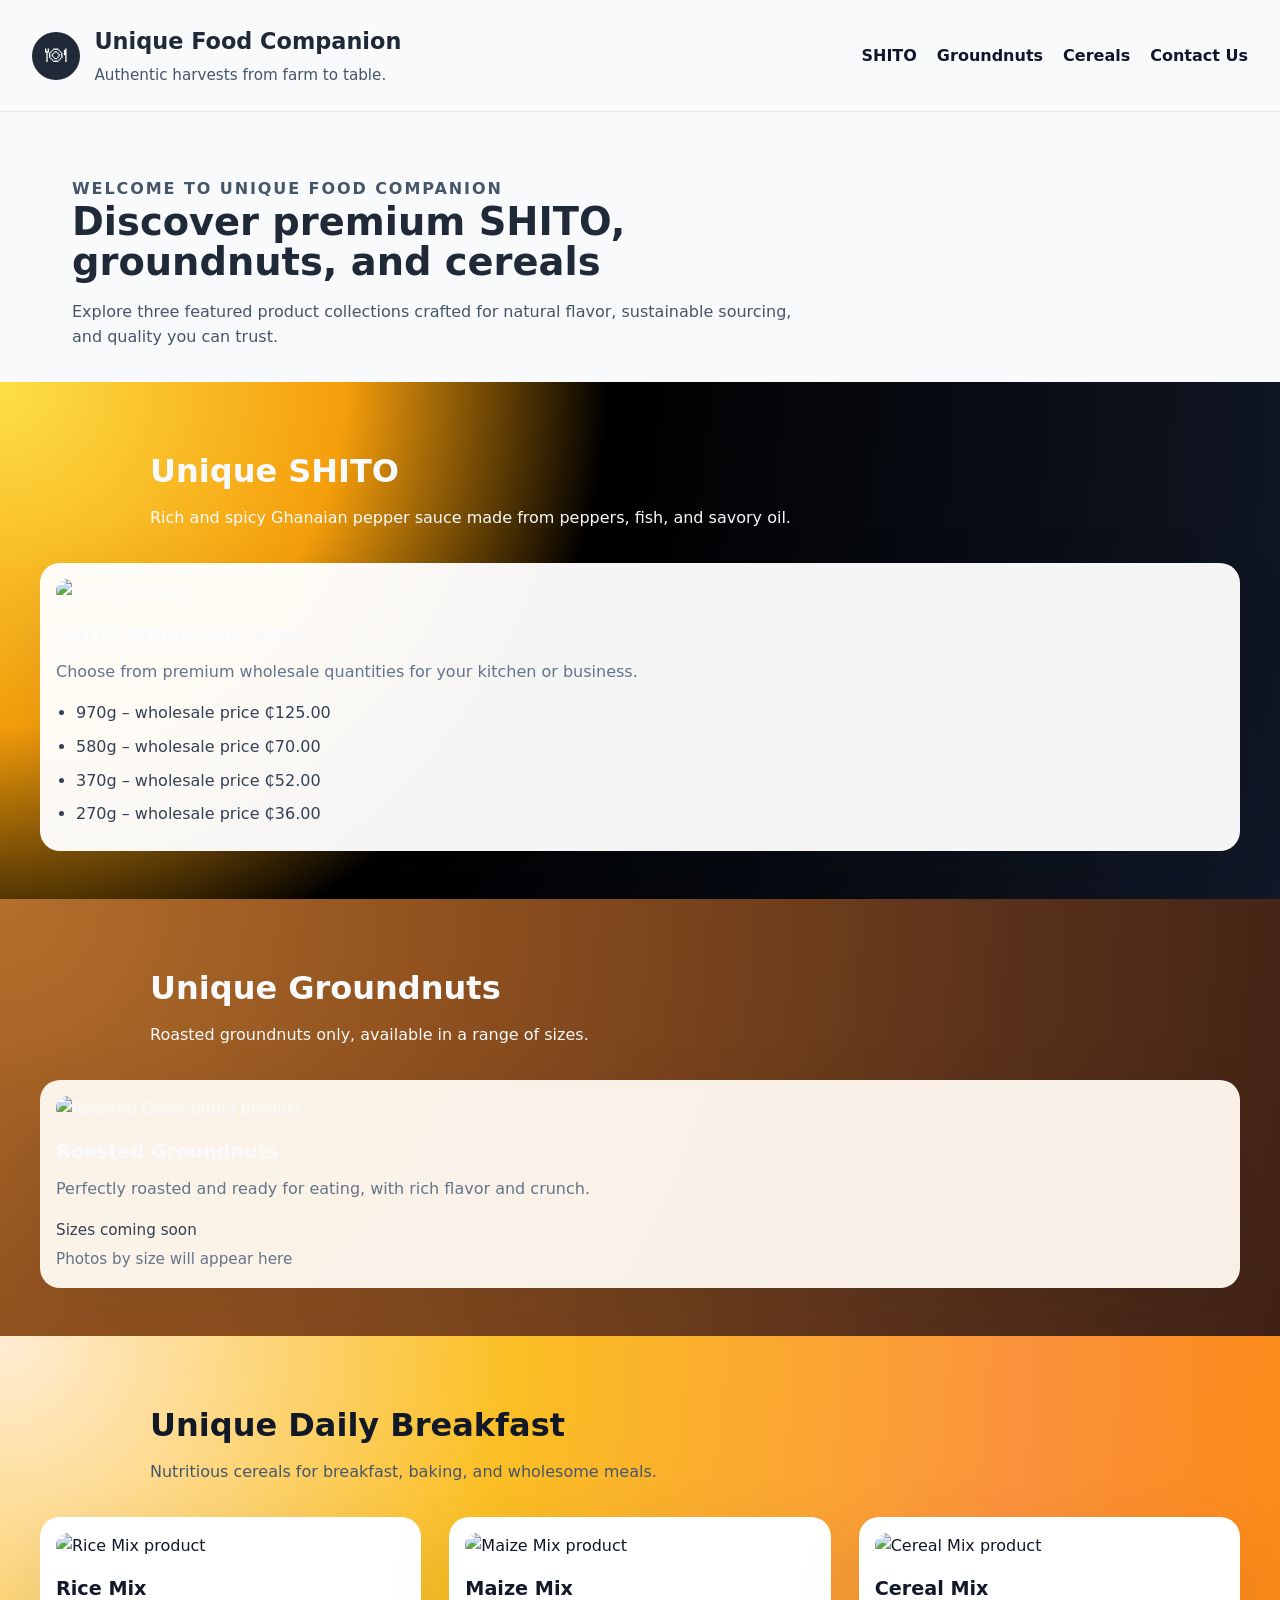
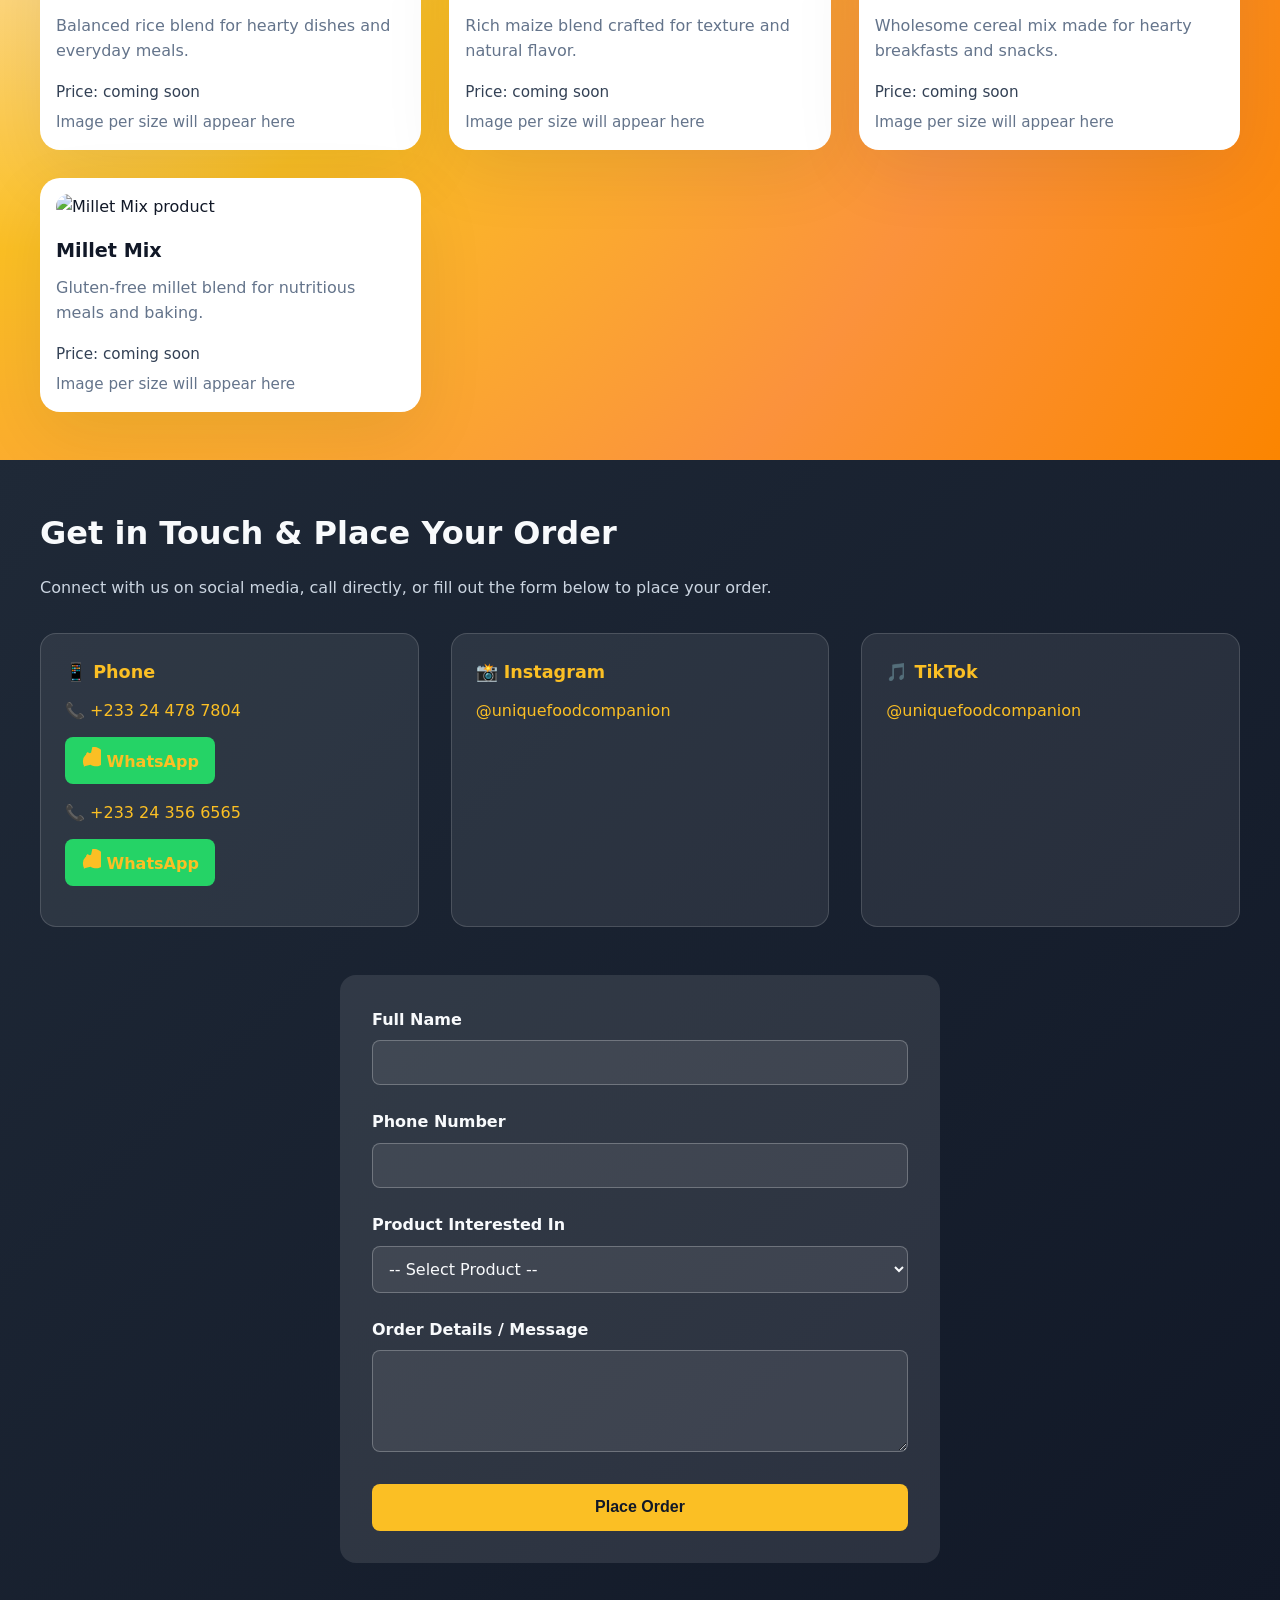
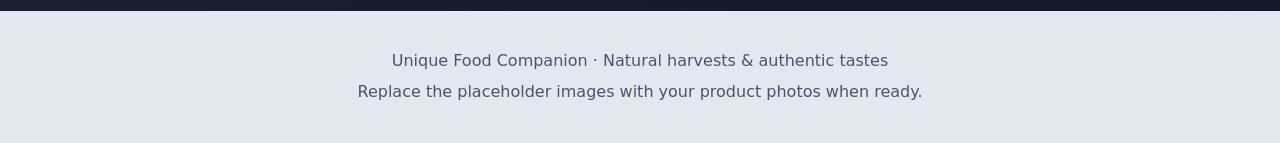
==== index.html @ 79e21ae3 "Add Contact Us link to top navigation" ====
<!DOCTYPE html>
<html lang="en">
  <head>
    <meta charset="UTF-8" />
    <meta name="viewport" content="width=device-width, initial-scale=1.0" />
    <title>Unique Food Companion</title>
    <link rel="stylesheet" href="styles.css" />
  </head>
  <body>
    <header class="site-header">
      <div class="brand">
        <span class="brand-mark">🍽</span>
        <div>
          <h1>Unique Food Companion</h1>
          <p>Authentic harvests from farm to table.</p>
        </div>
      </div>
      <nav class="site-nav">
        <a href="#shito">SHITO</a>
        <a href="#groundnuts">Groundnuts</a>
        <a href="#cereals">Cereals</a>
        <a href="#contact-order">Contact Us</a>
      </nav>
    </header>

    <main>
      <section class="hero">
        <div class="hero-copy">
          <p class="eyebrow">Welcome to Unique Food Companion</p>
          <h2>Discover premium SHITO, groundnuts, and cereals</h2>
          <p>
            Explore three featured product collections crafted for natural flavor,
            sustainable sourcing, and quality you can trust.
          </p>
        </div>
      </section>

      <section id="shito" class="product-section section-dark">
        <div class="section-header">
          <h3>Unique SHITO</h3>
          <p>Rich and spicy Ghanaian pepper sauce made from peppers, fish, and savory oil.</p>
        </div>
        <div class="product-grid">
          <article class="product-card">
            <img src="https://via.placeholder.com/560x360?text=SHITO+Product+Image" alt="SHITO product" />
            <div class="product-content">
              <h4>SHITO Wholesale Sizes</h4>
              <p>Choose from premium wholesale quantities for your kitchen or business.</p>
              <ul class="size-list">
                <li>970g – wholesale price ₵125.00</li>
                <li>580g – wholesale price ₵70.00</li>
                <li>370g – wholesale price ₵52.00</li>
                <li>270g – wholesale price ₵36.00</li>
              </ul>
            </div>
          </article>
        </div>
      </section>

      <section id="groundnuts" class="product-section section-light">
        <div class="section-header">
          <h3>Unique Groundnuts</h3>
          <p>Roasted groundnuts only, available in a range of sizes.</p>
        </div>
        <div class="product-grid">
          <article class="product-card">
            <img src="https://via.placeholder.com/560x360?text=Roasted+Groundnuts" alt="Roasted Groundnuts product" />
            <div class="product-content">
              <h4>Roasted Groundnuts</h4>
              <p>Perfectly roasted and ready for eating, with rich flavor and crunch.</p>
              <div class="product-meta">
                <span class="product-price">Sizes coming soon</span>
                <span class="product-image-note">Photos by size will appear here</span>
              </div>
            </div>
          </article>
        </div>
      </section>

      <section id="cereals" class="product-section section-dark">
        <div class="section-header">
          <h3>Unique Daily Breakfast</h3>
          <p>Nutritious cereals for breakfast, baking, and wholesome meals.</p>
        </div>
        <div class="product-grid">
          <article class="product-card">
            <img src="https://via.placeholder.com/560x360?text=Rice+Mix" alt="Rice Mix product" />
            <div class="product-content">
              <h4>Rice Mix</h4>
              <p>Balanced rice blend for hearty dishes and everyday meals.</p>
              <div class="product-meta">
                <span class="product-price">Price: coming soon</span>
                <span class="product-image-note">Image per size will appear here</span>
              </div>
            </div>
          </article>
          <article class="product-card">
            <img src="https://via.placeholder.com/560x360?text=Maize+Mix" alt="Maize Mix product" />
            <div class="product-content">
              <h4>Maize Mix</h4>
              <p>Rich maize blend crafted for texture and natural flavor.</p>
              <div class="product-meta">
                <span class="product-price">Price: coming soon</span>
                <span class="product-image-note">Image per size will appear here</span>
              </div>
            </div>
          </article>
          <article class="product-card">
            <img src="https://via.placeholder.com/560x360?text=Cereal+Mix" alt="Cereal Mix product" />
            <div class="product-content">
              <h4>Cereal Mix</h4>
              <p>Wholesome cereal mix made for hearty breakfasts and snacks.</p>
              <div class="product-meta">
                <span class="product-price">Price: coming soon</span>
                <span class="product-image-note">Image per size will appear here</span>
              </div>
            </div>
          </article>
          <article class="product-card">
            <img src="https://via.placeholder.com/560x360?text=Millet+Mix" alt="Millet Mix product" />
            <div class="product-content">
              <h4>Millet Mix</h4>
              <p>Gluten-free millet blend for nutritious meals and baking.</p>
              <div class="product-meta">
                <span class="product-price">Price: coming soon</span>
                <span class="product-image-note">Image per size will appear here</span>
              </div>
            </div>
          </article>
        </div>
      </section>

      <section id="contact-order" class="contact-section">
        <div class="contact-container">
          <div class="contact-content">
            <h2>Get in Touch & Place Your Order</h2>
            <p>Connect with us on social media, call directly, or fill out the form below to place your order.</p>
            
            <div class="contact-grid">
              <div class="contact-block">
                <h3>📱 Phone</h3>
                <div class="phone-links">
                  <p><a href="tel:+233244787804">📞 +233 24 478 7804</a></p>
                  <a href="https://wa.me/233244787804" target="_blank" class="whatsapp-btn">
                    <svg width="20" height="20" viewBox="0 0 24 24" fill="currentColor">
                      <path d="M17.472 14.382c-.297-.149-1.758-.867-2.03-.967-.273-.099-.471-.148-.67.15-.197.297-.767.966-.94 1.164-.173.199-.347.223-.644.075-.297-.15-1.255-.463-2.39-1.475-.883-.788-1.48-1.761-1.653-2.059-.173-.297-.018-.458.13-.606.134-.133.298-.347.446-.52.149-.174.198-.298.298-.497.099-.198.05-.371-.025-.52-.075-.149-.669-1.612-.916-2.207-.242-.579-.487-.5-.67-.51-.173-.008-.371-.01-.57-.01-.198 0-.52.074-.792.372-.272.297-1.04 1.016-1.04 2.479 0 1.462 1.065 2.875 1.213 3.074.149.198 2.096 3.2 5.076 4.487.709.306 1.262.489 1.694.625.712.227 1.36.195 1.871.118.571-.085 1.758-.719 2.006-1.413.248-.694.248-1.289.173-1.413-.074-.124-.272-.198-.57-.347m-5.421-7.403h-.004a9.87 9.87 0 00-9.746 9.798c0 2.734.75 5.404 2.177 7.667L2.985 23.43l8.41-2.205c2.203 1.202 4.674 1.834 7.257 1.834 5.441 0 9.886-4.418 9.886-9.879 0-2.636-.772-5.123-2.237-7.267-1.464-2.145-3.533-3.911-5.649-4.82-2.115-.91-4.505-1.338-6.992-1.338z"/>
                    </svg>
                    WhatsApp
                  </a>
                </div>
                <div class="phone-links">
                  <p><a href="tel:+233243566565">📞 +233 24 356 6565</a></p>
                  <a href="https://wa.me/233243566565" target="_blank" class="whatsapp-btn">
                    <svg width="20" height="20" viewBox="0 0 24 24" fill="currentColor">
                      <path d="M17.472 14.382c-.297-.149-1.758-.867-2.03-.967-.273-.099-.471-.148-.67.15-.197.297-.767.966-.94 1.164-.173.199-.347.223-.644.075-.297-.15-1.255-.463-2.39-1.475-.883-.788-1.48-1.761-1.653-2.059-.173-.297-.018-.458.13-.606.134-.133.298-.347.446-.52.149-.174.198-.298.298-.497.099-.198.05-.371-.025-.52-.075-.149-.669-1.612-.916-2.207-.242-.579-.487-.5-.67-.51-.173-.008-.371-.01-.57-.01-.198 0-.52.074-.792.372-.272.297-1.04 1.016-1.04 2.479 0 1.462 1.065 2.875 1.213 3.074.149.198 2.096 3.2 5.076 4.487.709.306 1.262.489 1.694.625.712.227 1.36.195 1.871.118.571-.085 1.758-.719 2.006-1.413.248-.694.248-1.289.173-1.413-.074-.124-.272-.198-.57-.347m-5.421-7.403h-.004a9.87 9.87 0 00-9.746 9.798c0 2.734.75 5.404 2.177 7.667L2.985 23.43l8.41-2.205c2.203 1.202 4.674 1.834 7.257 1.834 5.441 0 9.886-4.418 9.886-9.879 0-2.636-.772-5.123-2.237-7.267-1.464-2.145-3.533-3.911-5.649-4.82-2.115-.91-4.505-1.338-6.992-1.338z"/>
                    </svg>
                    WhatsApp
                  </a>
                </div>
              </div>
              <div class="contact-block">
                <h3>📸 Instagram</h3>
                <p><a href="https://instagram.com/uniquefoodcompanion" target="_blank">@uniquefoodcompanion</a></p>
              </div>
              <div class="contact-block">
                <h3>🎵 TikTok</h3>
                <p><a href="https://tiktok.com/@uniquefoodcompanion" target="_blank">@uniquefoodcompanion</a></p>
              </div>
            </div>

            <form class="order-form">
              <div class="form-group">
                <label for="name">Full Name</label>
                <input type="text" id="name" name="name" required />
              </div>
              <div class="form-group">
                <label for="phone">Phone Number</label>
                <input type="tel" id="phone" name="phone" required />
              </div>
              <div class="form-group">
                <label for="product">Product Interested In</label>
                <select id="product" name="product" required>
                  <option value="">-- Select Product --</option>
                  <option value="shito">Unique SHITO</option>
                  <option value="groundnuts">Unique Groundnuts</option>
                  <option value="cereals">Unique Daily Breakfast</option>
                </select>
              </div>
              <div class="form-group">
                <label for="message">Order Details / Message</label>
                <textarea id="message" name="message" rows="4"></textarea>
              </div>
              <button type="submit" class="submit-btn">Place Order</button>
            </form>
          </div>
        </div>
      </section>
    </main>

    <footer class="site-footer">
      <p>Unique Food Companion · Natural harvests &amp; authentic tastes</p>
      <p>Replace the placeholder images with your product photos when ready.</p>
    </footer>
  </body>
  <script>
    const revealElements = document.querySelectorAll('.product-section, .product-card, .contact-section');
    
    const revealOnScroll = () => {
      revealElements.forEach(element => {
        const elementTop = element.getBoundingClientRect().top;
        const elementBottom = element.getBoundingClientRect().bottom;
        const windowHeight = window.innerHeight;
        
        if (elementTop < windowHeight && elementBottom > 0) {
          element.classList.add('revealed');
        }
      });
    };
    
    window.addEventListener('scroll', revealOnScroll);
    window.addEventListener('load', revealOnScroll);
    revealOnScroll();
  </script>
</html>
---- styles.css ----
:root {
  color-scheme: dark;
  color: #1f2937;
  background: #f8fafc;
  font-family: Inter, system-ui, -apple-system, BlinkMacSystemFont, "Segoe UI", sans-serif;
  font-size: 16px;
  line-height: 1.6;
}

* {
  box-sizing: border-box;
}

body {
  margin: 0;
  min-height: 100vh;
}

img {
  display: block;
  width: 100%;
  height: auto;
  border-radius: 1rem;
  animation: fadeIn 0.8s ease forwards;
}

.site-header {
  display: flex;
  align-items: center;
  justify-content: space-between;
  gap: 1rem;
  padding: 1.5rem 2rem;
  position: sticky;
  top: 0;
  background: rgba(248, 250, 252, 0.98);
  backdrop-filter: blur(10px);
  border-bottom: 1px solid rgba(148, 163, 184, 0.18);
  z-index: 10;
}

.brand {
  display: flex;
  align-items: center;
  gap: 0.9rem;
}

.brand-mark {
  display: inline-flex;
  align-items: center;
  justify-content: center;
  width: 3rem;
  height: 3rem;
  border-radius: 55%;
  background: #1f2937;
  color: #f8fafc;
  font-size: 1.35rem;
}

.brand h1 {
  margin: 0;
  font-size: clamp(1.25rem, 1.75vw, 1.75rem);
}

.brand p {
  margin: 0.2rem 0 0;
  color: #475569;
  font-size: 0.95rem;
}

.site-nav {
  display: flex;
  gap: 1.25rem;
  flex-wrap: wrap;
}

.site-nav a {
  color: #0f172a;
  text-decoration: none;
  font-weight: 600;
}

.hero {
  padding: 4rem 2rem 2rem;
  max-width: 1200px;
  margin: 0 auto;
}

.hero-copy {
  max-width: 720px;
}

.eyebrow {
  margin: 0 0 1rem;
  font-size: 0.95rem;
  font-weight: 700;
  letter-spacing: 0.12em;
  text-transform: uppercase;
  color: #16a34a;
}

.hero h2 {
  margin: 0 0 1rem;
  font-size: clamp(2rem, 3vw, 3rem);
  line-height: 1.05;
}

.hero p {
  margin: 0;
  color: #475569;
  font-size: 1rem;
}

.product-section {
  padding: 3rem 2rem;
  opacity: 0;
  transform: translateY(30px);
  transition: opacity 0.8s ease, transform 0.8s ease;
}

.product-section.revealed {
  opacity: 1;
  transform: translateY(0);
}

.product-card {
  opacity: 0;
  transform: translateY(20px);
  transition: opacity 0.8s ease, transform 0.8s ease;
}

.product-card.revealed {
  opacity: 1;
  transform: translateY(0);
}

.contact-section {
  opacity: 0;
  transform: translateY(30px);
  transition: opacity 0.8s ease, transform 0.8s ease;
}

.contact-section.revealed {
  opacity: 1;
  transform: translateY(0);
}

.section-dark {
  background: #f8fafc;
}

#shito.section-dark {
  background: radial-gradient(circle at top left, #fde047 0%, #f59e0b 25%, #000000 44%, #111827 100%);
  background-size: cover;
  color: #f8fafc;
}

#cereals.section-dark {
  background: radial-gradient(circle at top left, #ffedd5 0%, #fbbf24 35%, #fb923c 70%, #fb8500 100%);
  color: #111827;
}

#groundnuts.section-light {
  background: radial-gradient(circle at top left, #b46f2b 0%, #8d4f1e 35%, #59311a 75%, #402215 100%);
  background-size: cover;
  color: #f8fafc;
}

#groundnuts .section-header h3,
#groundnuts .section-header p,
#groundnuts .section-tag {
  color: #f8fafc;
}

#groundnuts .product-card {
  background: rgba(255, 249, 241, 0.96);
}

#shito .section-header h3,
#shito .section-header p,
#shito .section-tag {
  color: #f8fafc;
}

#shito .section-tag {
  background: rgba(255, 221, 89, 0.2);
  color: #fbbf24;
}

#shito .product-card {
  background: rgba(255, 255, 255, 0.96);
}

.section-light {
  background: #ffffff;
}

.section-header {
  max-width: 980px;
  margin: 0 auto 2rem;
}

.section-tag {
  display: inline-flex;
  padding: 0.4rem 0.9rem;
  border-radius: 999px;
  background: #d1fae5;
  color: #065f46;
  font-size: 0.95rem;
  font-weight: 700;
}

.section-header h3 {
  margin: 1rem 0 0.5rem;
  font-size: clamp(1.75rem, 2.5vw, 2.5rem);
}

.section-header p {
  margin: 0;
  color: #475569;
}

.product-grid {
  display: grid;
  gap: 1.75rem;
  grid-template-columns: repeat(auto-fit, minmax(280px, 1fr));
  max-width: 1200px;
  margin: 0 auto;
}

.product-card:nth-child(1) { transition-delay: 0.1s; }
.product-card:nth-child(2) { transition-delay: 0.2s; }
.product-card:nth-child(3) { transition-delay: 0.3s; }
.product-card:nth-child(4) { transition-delay: 0.4s; }

.product-card {
  display: grid;
  gap: 1rem;
  padding: 1rem;
  border-radius: 1.25rem;
  background: #ffffff;
  box-shadow: 0 22px 70px rgba(15, 23, 42, 0.08);
  transition: transform 0.25s ease, box-shadow 0.25s ease;
}

.product-card:hover {
  transform: translateY(-4px);
  box-shadow: 0 28px 90px rgba(15, 23, 42, 0.12);
}

.product-content h4 {
  margin: 0;
  font-size: 1.2rem;
}

.product-content p {
  margin: 0.5rem 0 0;
  color: #64748b;
}

.product-meta {
  margin-top: 1rem;
  display: flex;
  flex-direction: column;
  gap: 0.35rem;
}

.product-price,
.product-image-note {
  font-size: 0.95rem;
  color: #334155;
}

.product-image-note {
  color: #64748b;
}

.size-list {
  margin: 1rem 0 0;
  padding-left: 1.25rem;
  color: #334155;
}

.size-list li {
  margin: 0.5rem 0;
}

.site-footer {
  padding: 2rem;
  text-align: center;
  color: #475569;
  background: #e2e8f0;
}

.site-footer p {
  margin: 0.35rem 0;
}

.contact-section {
  padding: 3rem 2rem;
  background: linear-gradient(135deg, #1f2937 0%, #111827 100%);
  color: #f8fafc;
}

.contact-container {
  max-width: 1200px;
  margin: 0 auto;
}

.contact-content h2 {
  font-size: clamp(1.75rem, 2.5vw, 2.5rem);
  margin: 0 0 1rem;
  color: #f8fafc;
}

.contact-content > p {
  color: #cbd5e1;
  margin: 0 0 2rem;
}

.contact-grid {
  display: grid;
  grid-template-columns: repeat(auto-fit, minmax(250px, 1fr));
  gap: 2rem;
  margin-bottom: 3rem;
}

.contact-block {
  padding: 1.5rem;
  background: rgba(255, 255, 255, 0.08);
  border-radius: 1rem;
  border: 1px solid rgba(255, 255, 255, 0.15);
}

.contact-block h3 {
  margin: 0 0 0.75rem;
  font-size: 1.1rem;
  color: #fbbf24;
}

.contact-block p {
  margin: 0;
}

.phone-links {
  margin-bottom: 1rem;
}

.phone-links p {
  margin: 0.35rem 0;
}

.phone-links a {
  display: inline-block;
  color: #fbbf24;
  text-decoration: none;
  transition: color 0.2s ease;
}

.phone-links a:hover {
  color: #fde047;
  text-decoration: underline;
}

.whatsapp-btn {
  display: inline-flex;
  align-items: center;
  gap: 0.5rem;
  padding: 0.6rem 1rem;
  background: #25d366;
  color: #ffffff;
  text-decoration: none;
  border-radius: 0.5rem;
  font-weight: 600;
  transition: background-color 0.2s ease, transform 0.2s ease;
  margin-top: 0.5rem;
}

.whatsapp-btn:hover {
  background: #20ba5a;
  transform: scale(1.05);
  text-decoration: none;
}

.whatsapp-btn svg {
  width: 20px;
  height: 20px;
}

.contact-block a {
  color: #fbbf24;
  text-decoration: none;
  transition: color 0.2s ease;
}

.contact-block a:hover {
  color: #fde047;
  text-decoration: underline;
}

.order-form {
  background: rgba(255, 255, 255, 0.1);
  padding: 2rem;
  border-radius: 1rem;
  max-width: 600px;
  margin: 0 auto;
}

.form-group {
  margin-bottom: 1.5rem;
}

.form-group label {
  display: block;
  margin-bottom: 0.5rem;
  font-weight: 600;
  color: #f8fafc;
}

.form-group input,
.form-group select,
.form-group textarea {
  width: 100%;
  padding: 0.75rem;
  border: 1px solid rgba(255, 255, 255, 0.25);
  border-radius: 0.5rem;
  background: rgba(255, 255, 255, 0.08);
  color: #f8fafc;
  font-family: inherit;
  font-size: 1rem;
  transition: border-color 0.2s ease, background-color 0.2s ease;
}

.form-group input:focus,
.form-group select:focus,
.form-group textarea:focus {
  outline: none;
  border-color: #fbbf24;
  background: rgba(255, 255, 255, 0.12);
}

.form-group input::placeholder {
  color: #94a3b8;
}

.submit-btn {
  width: 100%;
  padding: 0.9rem;
  background: #fbbf24;
  color: #111827;
  border: none;
  border-radius: 0.5rem;
  font-weight: 700;
  font-size: 1rem;
  cursor: pointer;
  transition: background-color 0.2s ease, transform 0.2s ease;
}

.submit-btn:hover {
  background: #fde047;
  transform: scale(1.01);
}

.submit-btn:active {
  transform: scale(0.98);
}

@media (max-width: 720px) {
  .contact-section {
    padding: 2rem 1rem;
  }

  .contact-grid {
    gap: 1rem;
  }

  .order-form {
    padding: 1.5rem;
  }
}

@media (max-width: 720px) {
  .site-header {
    flex-direction: column;
    align-items: stretch;
    gap: 1rem;
    padding: 1rem 1rem;
  }

  .site-nav {
    width: 100%;
    display: flex;
    flex-direction: column;
    gap: 0.75rem;
  }

  .site-nav a {
    width: 100%;
    text-align: left;
  }

  .hero {
    padding: 3rem 1rem 1.5rem;
  }

  .hero-copy {
    max-width: 100%;
  }

  .product-section {
    padding: 2rem 1rem;
  }

  .section-header {
    margin-bottom: 1.5rem;
  }

  .product-grid {
    gap: 1rem;
  }

  .product-card {
    padding: 0.9rem;
  }

  .section-header h3 {
    font-size: 2rem;
  }

  .product-content h4 {
    font-size: 1.1rem;
  }

  .product-price,
  .product-image-note,
  .size-list li {
    font-size: 0.95rem;
  }
}

@keyframes fadeIn {
  from { opacity: 0; transform: translateY(10px); }
  to { opacity: 1; transform: translateY(0); }
}

@keyframes slideIn {
  from { opacity: 0; transform: translateY(20px); }
  to { opacity: 1; transform: translateY(0); }
}

.hero,
.product-section,
.site-footer {
  animation: slideIn 0.9s ease forwards;
}

.product-card {
  transition: transform 0.25s ease, box-shadow 0.25s ease, filter 0.25s ease;
}

.product-card:hover {
  transform: translateY(-6px) scale(1.01);
  filter: saturate(1.08);
}

.site-nav a {
  transition: color 0.2s ease;
}

.site-nav a:hover {
  color: #16a34a;
}

.section-header h3,
.section-header p,
.section-tag {
  opacity: 0;
  animation: fadeIn 0.9s ease forwards;
}

.section-header h3 { animation-delay: 0.1s; }
.section-header p { animation-delay: 0.2s; }
.section-tag { animation-delay: 0.05s; }
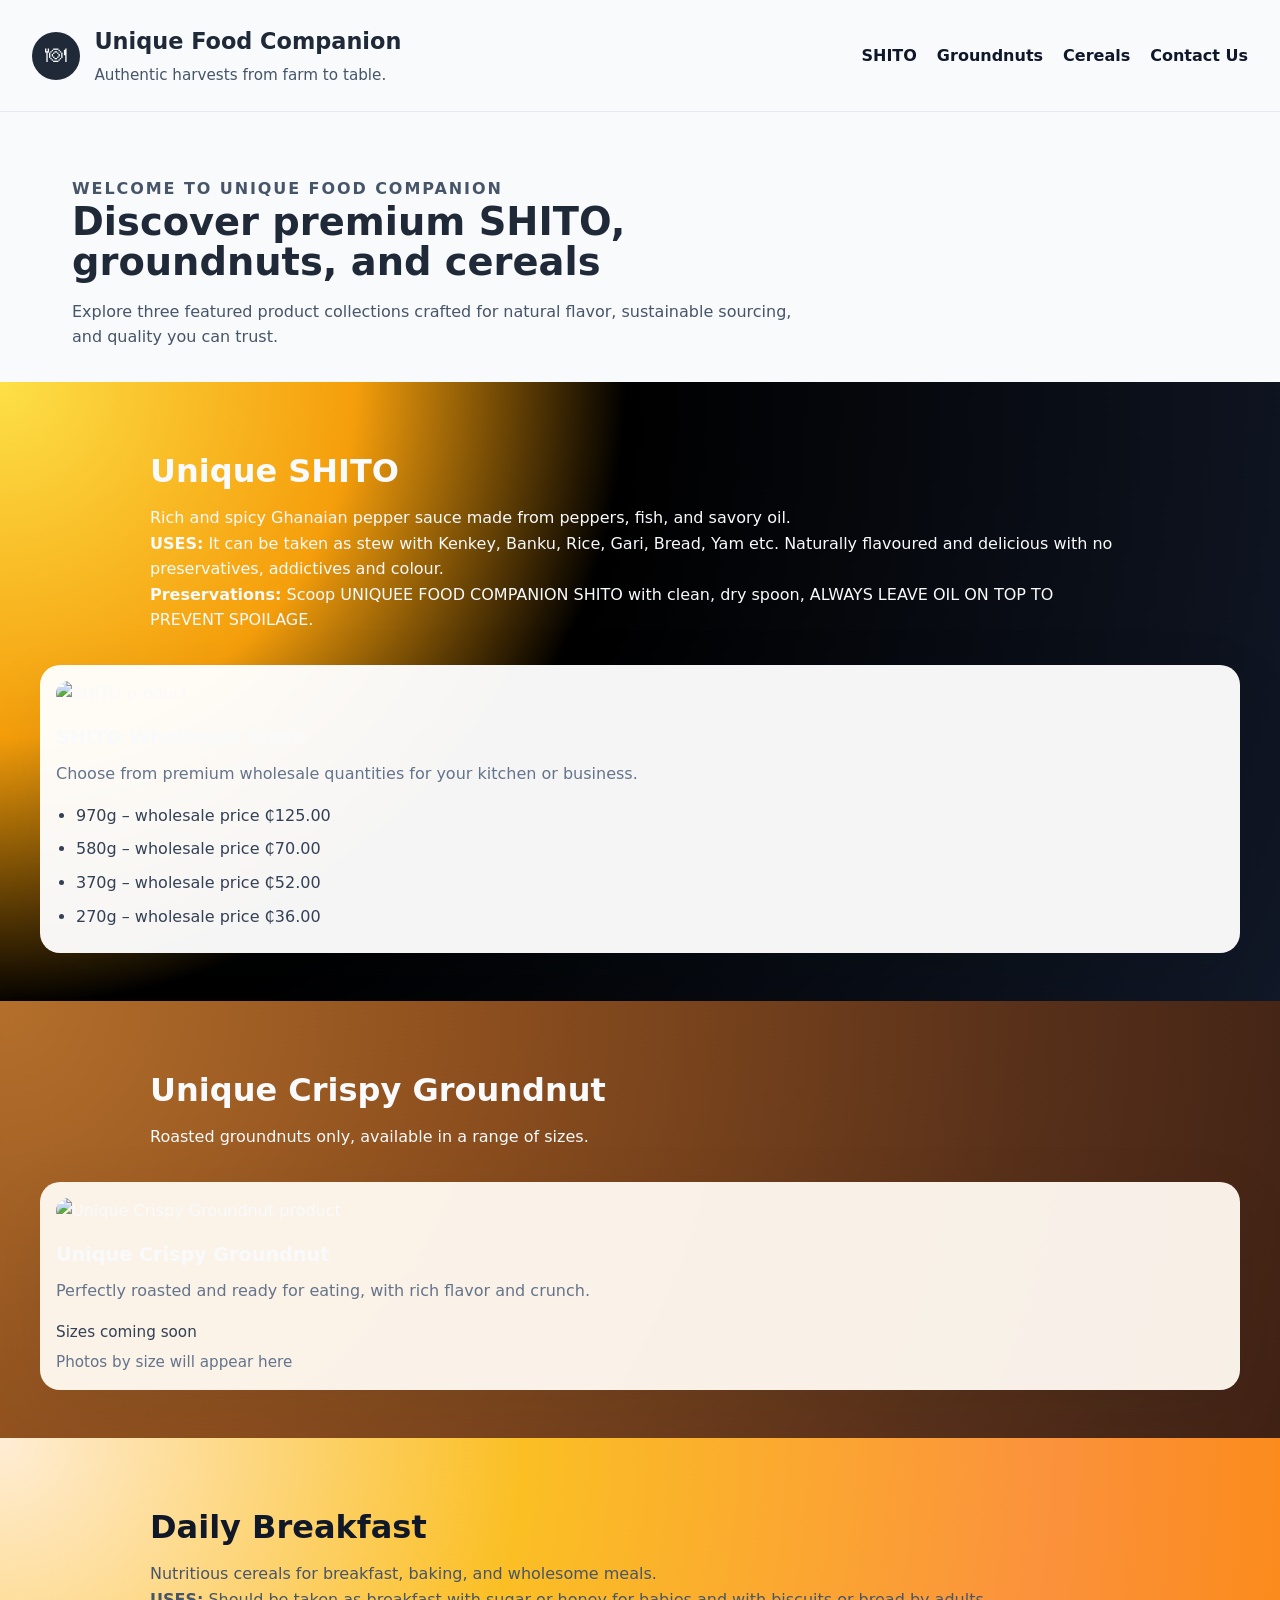
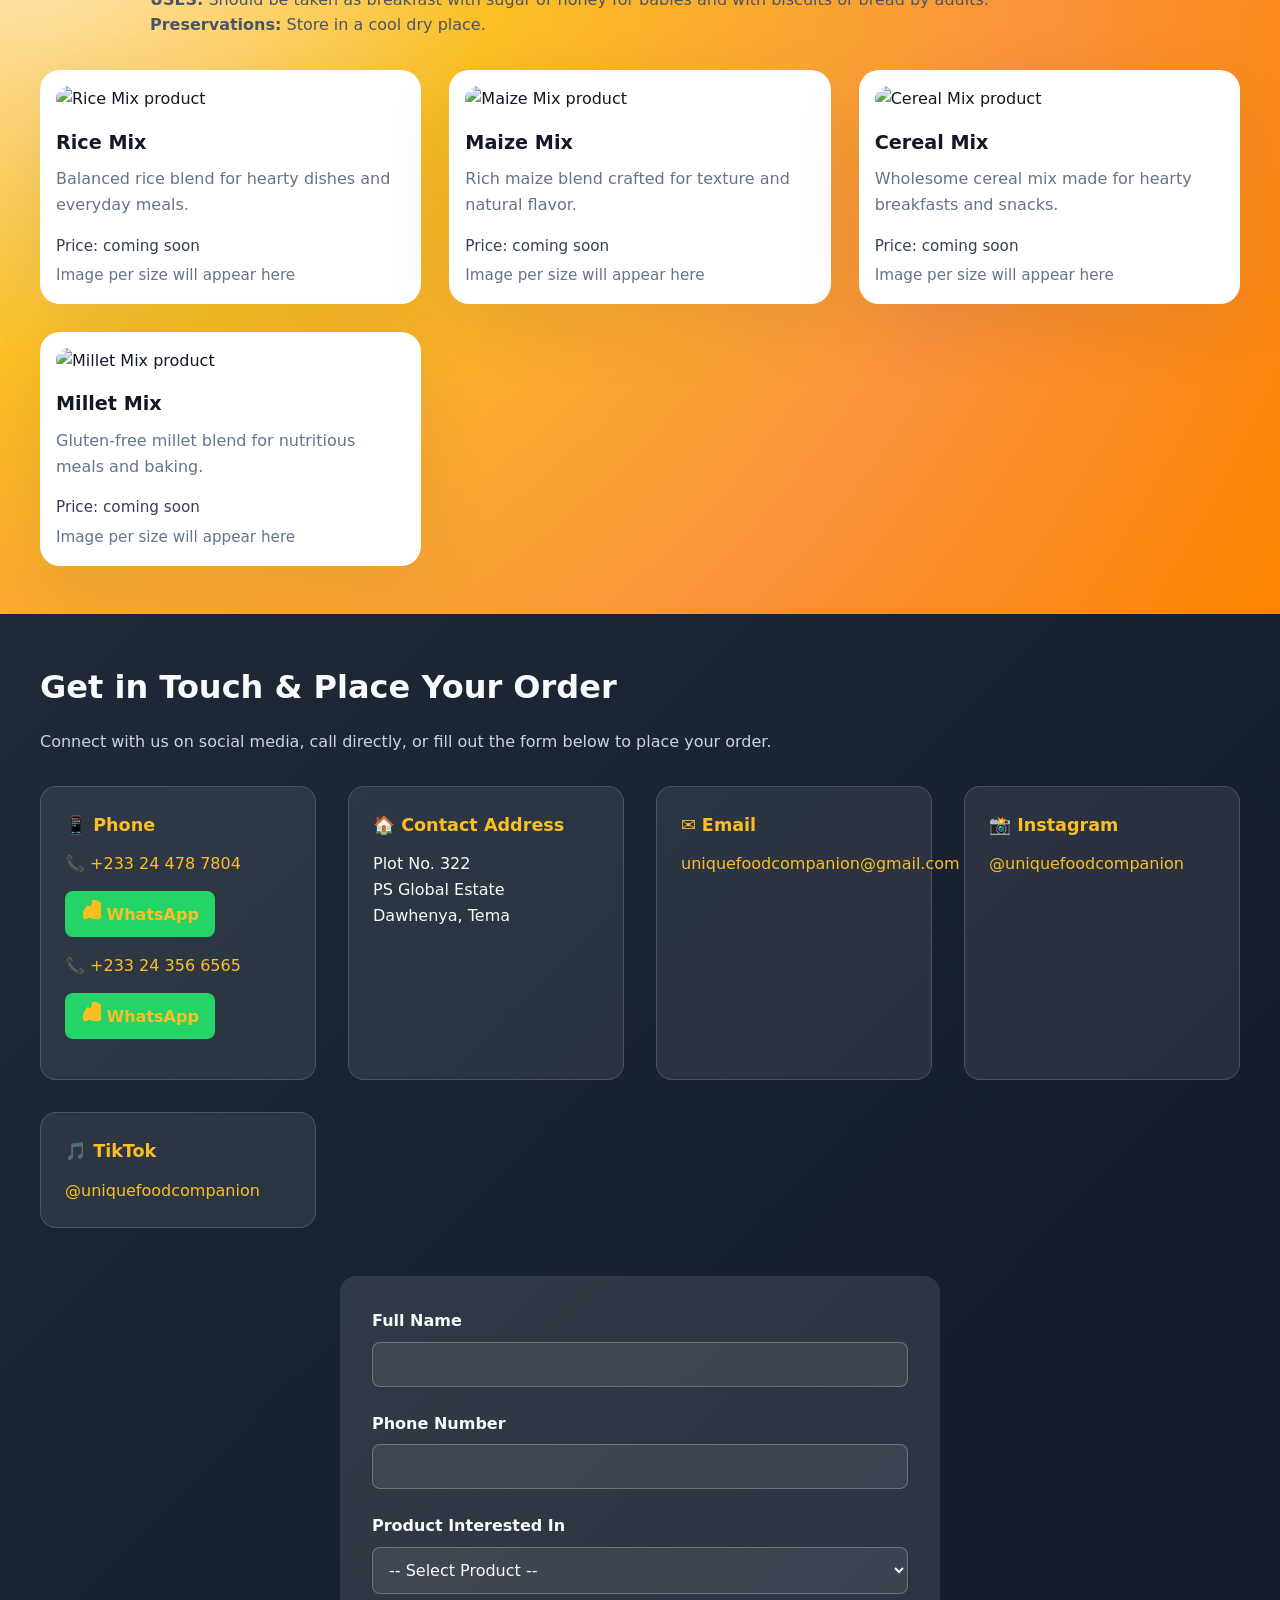
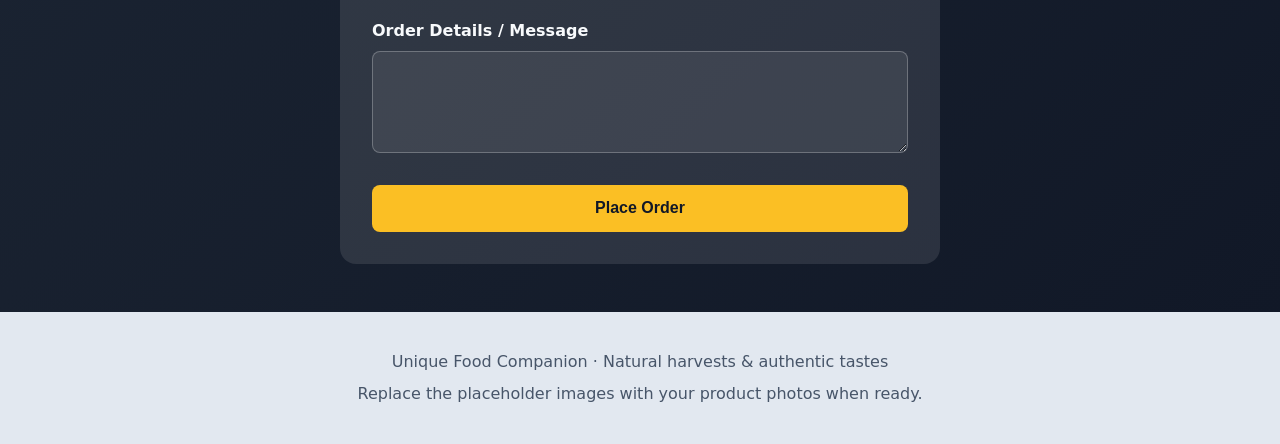
==== commit 577db0cf: "Implement smooth scrolling; update SHITO, Daily Breakfast, groundnut, and contact details" ====
--- a/index.html
+++ b/index.html
@@ -39,6 +39,8 @@
         <div class="section-header">
           <h3>Unique SHITO</h3>
           <p>Rich and spicy Ghanaian pepper sauce made from peppers, fish, and savory oil.</p>
+          <p><strong>USES:</strong> It can be taken as stew with Kenkey, Banku, Rice, Gari, Bread, Yam etc. Naturally flavoured and delicious with no preservatives, addictives and colour.</p>
+          <p><strong>Preservations:</strong> Scoop UNIQUEE FOOD COMPANION SHITO with clean, dry spoon, ALWAYS LEAVE OIL ON TOP TO PREVENT SPOILAGE.</p>
         </div>
         <div class="product-grid">
           <article class="product-card">
@@ -59,14 +61,14 @@
 
       <section id="groundnuts" class="product-section section-light">
         <div class="section-header">
-          <h3>Unique Groundnuts</h3>
+          <h3>Unique Crispy Groundnut</h3>
           <p>Roasted groundnuts only, available in a range of sizes.</p>
         </div>
         <div class="product-grid">
           <article class="product-card">
-            <img src="https://via.placeholder.com/560x360?text=Roasted+Groundnuts" alt="Roasted Groundnuts product" />
-            <div class="product-content">
-              <h4>Roasted Groundnuts</h4>
+            <img src="https://via.placeholder.com/560x360?text=Unique+Crispy+Groundnut" alt="Unique Crispy Groundnut product" />
+            <div class="product-content">
+              <h4>Unique Crispy Groundnut</h4>
               <p>Perfectly roasted and ready for eating, with rich flavor and crunch.</p>
               <div class="product-meta">
                 <span class="product-price">Sizes coming soon</span>
@@ -79,8 +81,10 @@
 
       <section id="cereals" class="product-section section-dark">
         <div class="section-header">
-          <h3>Unique Daily Breakfast</h3>
+          <h3>Daily Breakfast</h3>
           <p>Nutritious cereals for breakfast, baking, and wholesome meals.</p>
+          <p><strong>USES:</strong> Should be taken as breakfast with sugar or honey for babies and with biscuits or bread by adults.</p>
+          <p><strong>Preservations:</strong> Store in a cool dry place.</p>
         </div>
         <div class="product-grid">
           <article class="product-card">
@@ -159,6 +163,15 @@
                 </div>
               </div>
               <div class="contact-block">
+                <h3>🏠 Contact Address</h3>
+                <p>Plot No. 322</p>
+                <p>PS Global Estate Dawhenya, Tema</p>
+              </div>
+              <div class="contact-block">
+                <h3>✉️ Email</h3>
+                <p><a href="mailto:uniquefoodcompanion@gmail.com">uniquefoodcompanion@gmail.com</a></p>
+              </div>
+              <div class="contact-block">
                 <h3>📸 Instagram</h3>
                 <p><a href="https://instagram.com/uniquefoodcompanion" target="_blank">@uniquefoodcompanion</a></p>
               </div>
@@ -183,7 +196,7 @@
                   <option value="">-- Select Product --</option>
                   <option value="shito">Unique SHITO</option>
                   <option value="groundnuts">Unique Groundnuts</option>
-                  <option value="cereals">Unique Daily Breakfast</option>
+                  <option value="cereals">Daily Breakfast</option>
                 </select>
               </div>
               <div class="form-group">
@@ -220,5 +233,34 @@
     window.addEventListener('scroll', revealOnScroll);
     window.addEventListener('load', revealOnScroll);
     revealOnScroll();
+
+    // Smooth nav scrolling that accounts for sticky header and scrolls Contact to bottom
+    (function() {
+      const header = document.querySelector('.site-header');
+      const getHeaderOffset = () => header ? header.offsetHeight : 0;
+
+      const handleAnchorClick = (e) => {
+        const link = e.currentTarget;
+        const href = link.getAttribute('href');
+        if (!href || !href.startsWith('#')) return;
+
+        const id = href.slice(1);
+        const target = document.getElementById(id);
+
+        e.preventDefault();
+
+        if (id === 'contact-order') {
+          window.scrollTo({ top: document.body.scrollHeight, behavior: 'smooth' });
+          return;
+        }
+
+        if (target) {
+          const top = target.getBoundingClientRect().top + window.pageYOffset - getHeaderOffset();
+          window.scrollTo({ top, behavior: 'smooth' });
+        }
+      };
+
+      document.querySelectorAll('a[href^="#"]').forEach(a => a.addEventListener('click', handleAnchorClick));
+    })();
   </script>
 </html>
--- a/styles.css
+++ b/styles.css
@@ -9,6 +9,10 @@
 
 * {
   box-sizing: border-box;
+}
+
+html {
+  scroll-behavior: smooth;
 }
 
 body {
@@ -190,6 +194,20 @@
   background: rgba(255, 255, 255, 0.96);
 }
 
+#shito .section-summary {
+  max-width: 820px;
+  margin-top: 1rem;
+  padding: 1rem 1.2rem;
+  border-radius: 1rem;
+  background: rgba(248, 250, 252, 0.18);
+  border: 1px solid rgba(248, 250, 252, 0.3);
+}
+
+#shito .section-summary p {
+  margin: 0.8rem 0;
+  line-height: 1.7;
+}
+
 .section-light {
   background: #ffffff;
 }
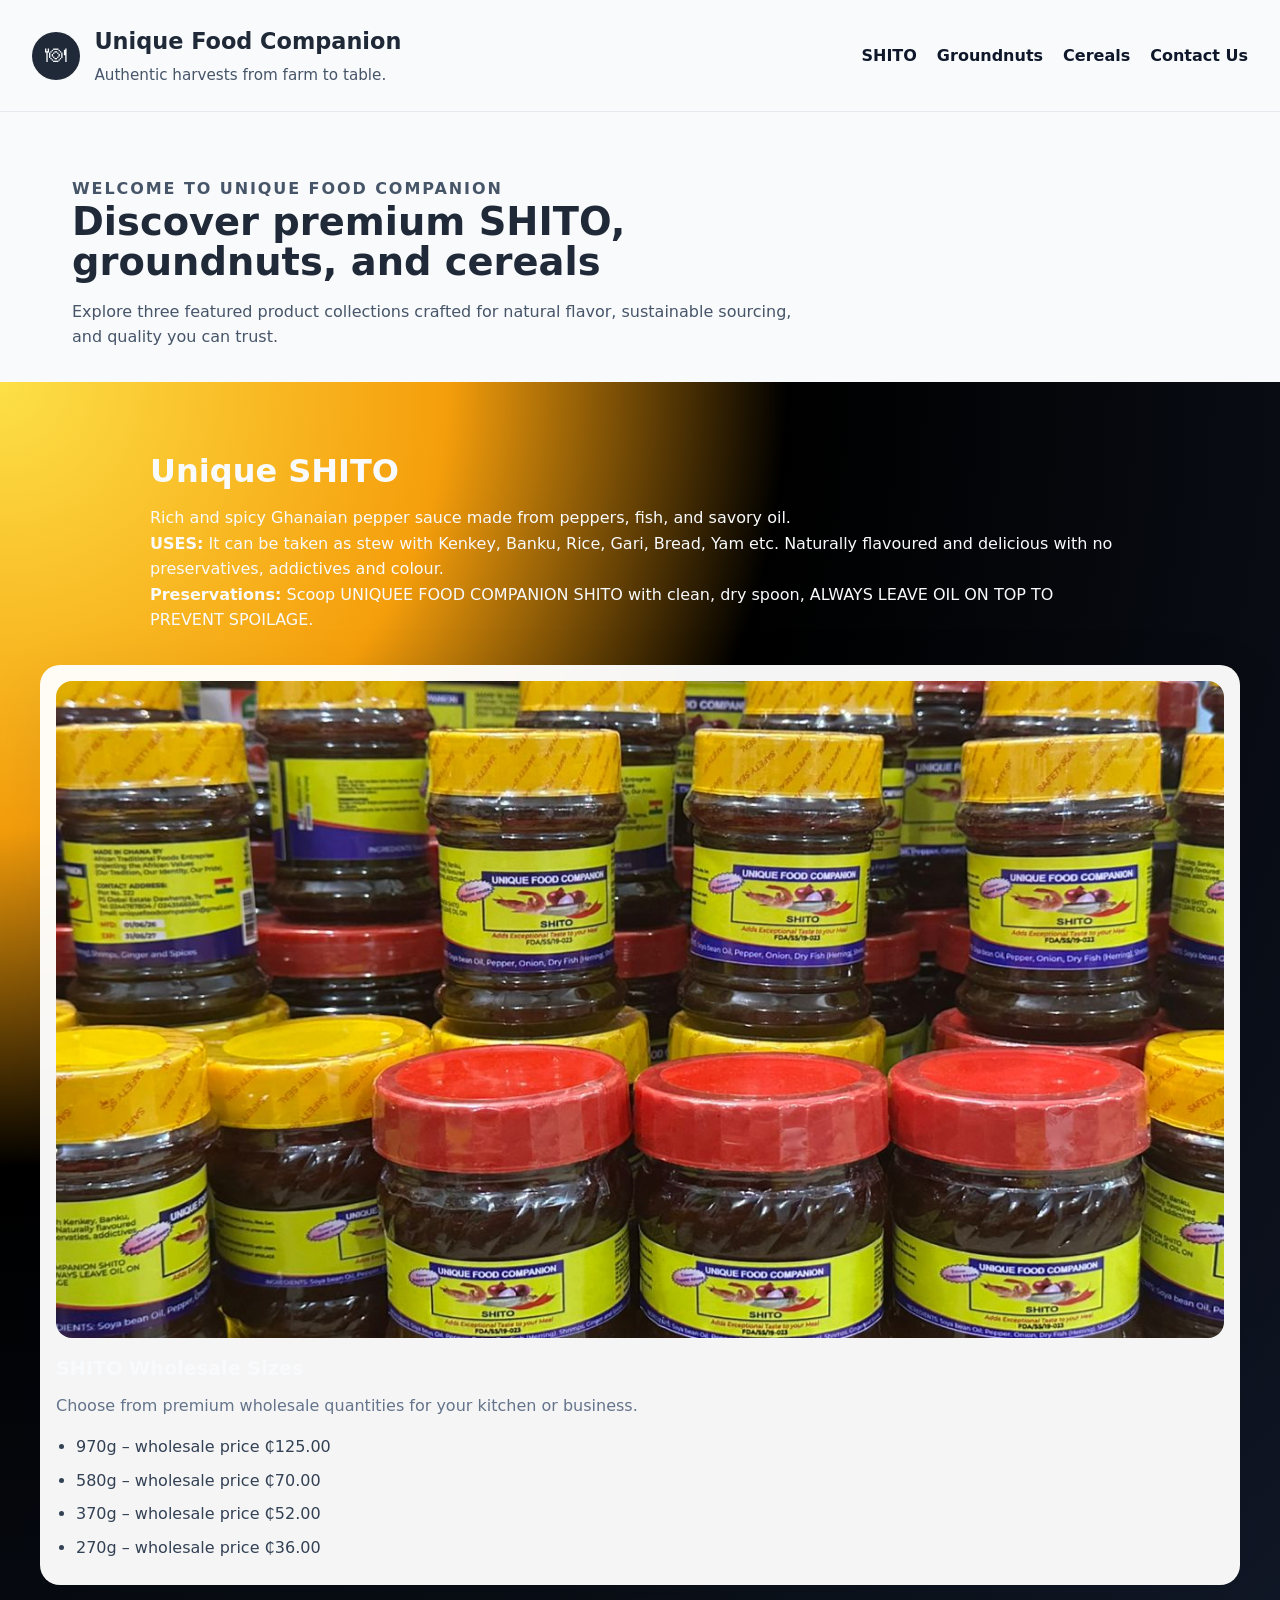
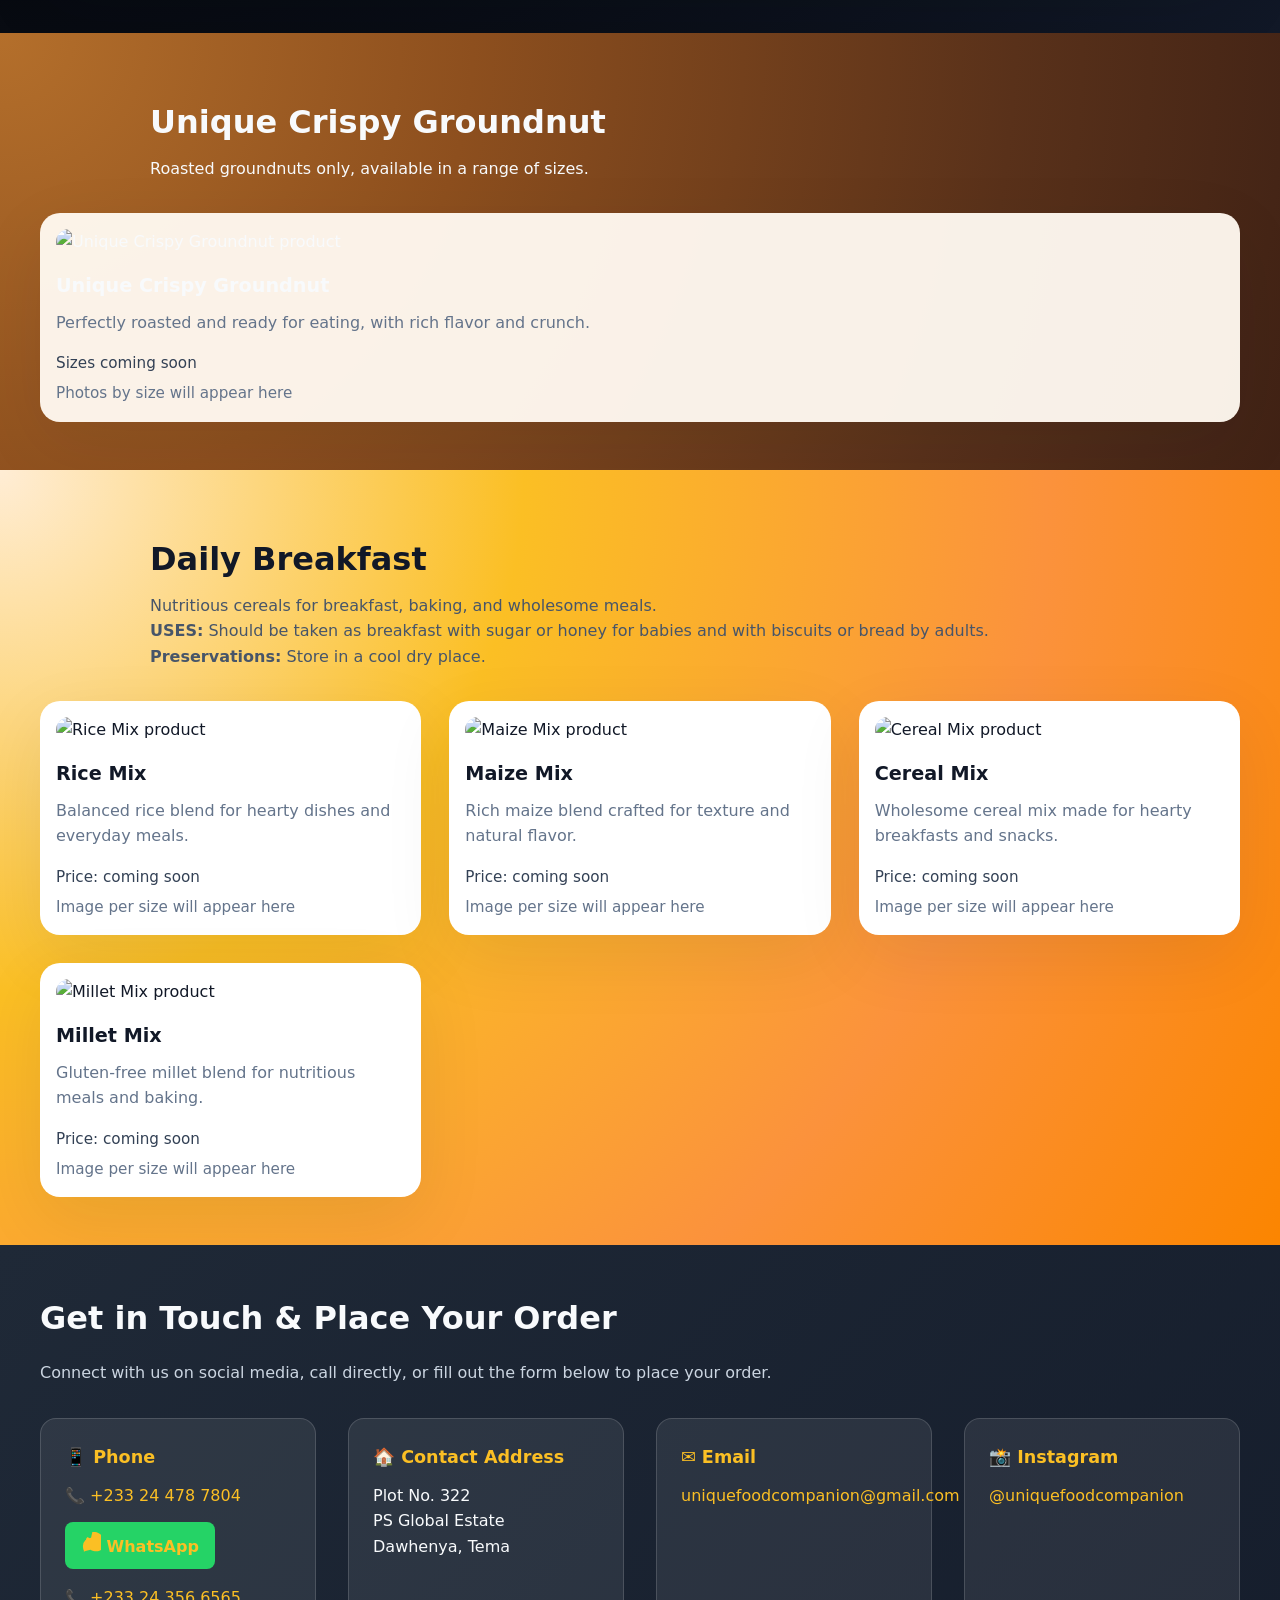
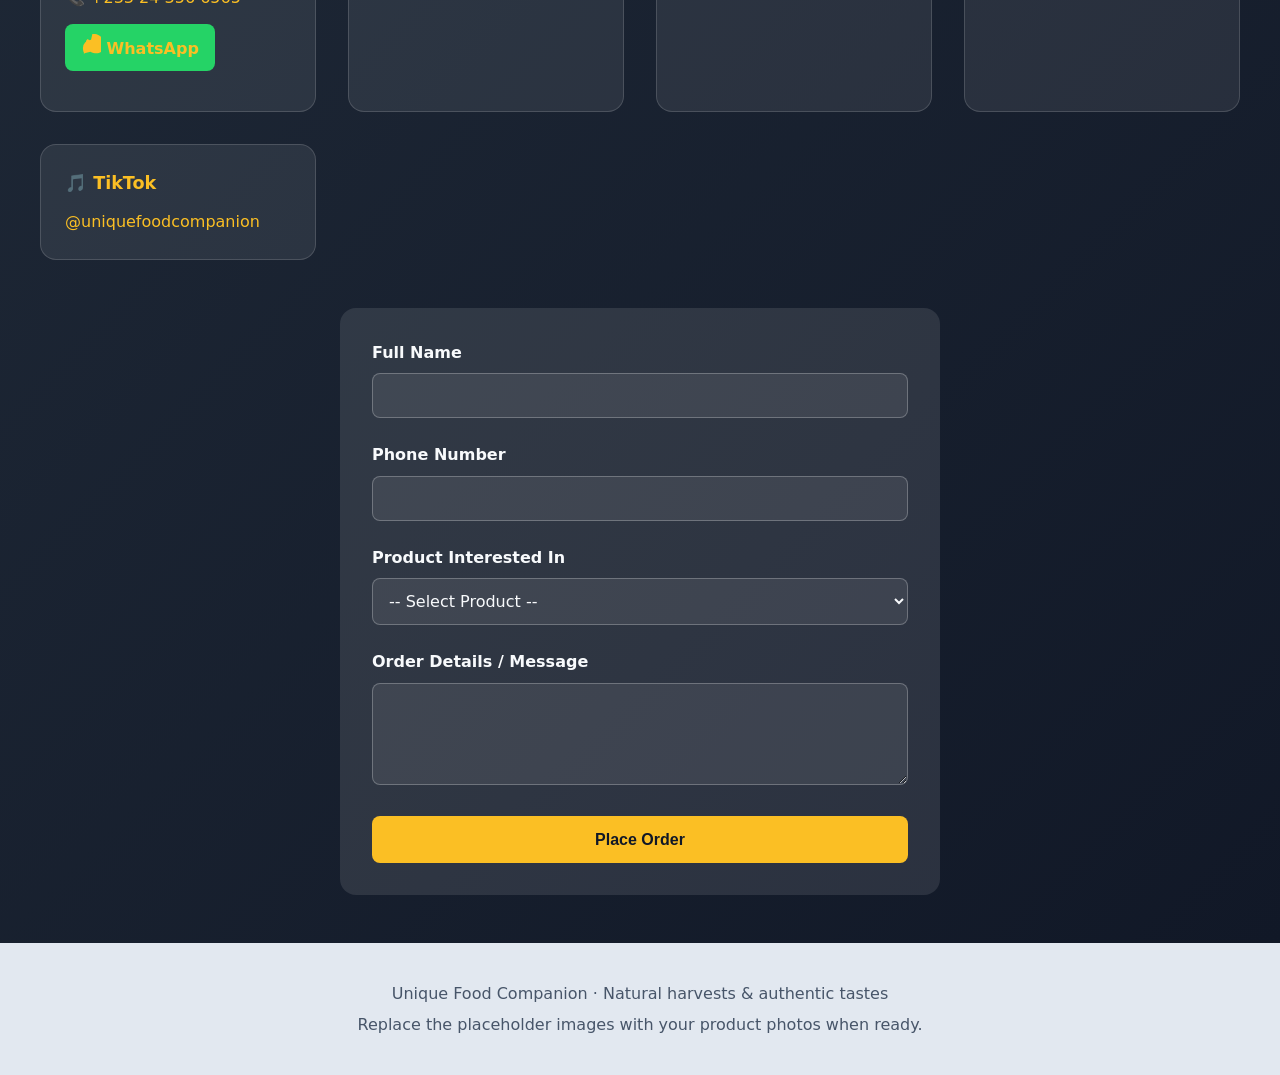
==== commit 51389125: "Use workspace unique image for SHITO product" ====
--- a/index.html
+++ b/index.html
@@ -44,7 +44,7 @@
         </div>
         <div class="product-grid">
           <article class="product-card">
-            <img src="https://via.placeholder.com/560x360?text=SHITO+Product+Image" alt="SHITO product" />
+            <img src="images/unique%20image.jpeg" alt="Unique SHITO product" />
             <div class="product-content">
               <h4>SHITO Wholesale Sizes</h4>
               <p>Choose from premium wholesale quantities for your kitchen or business.</p>
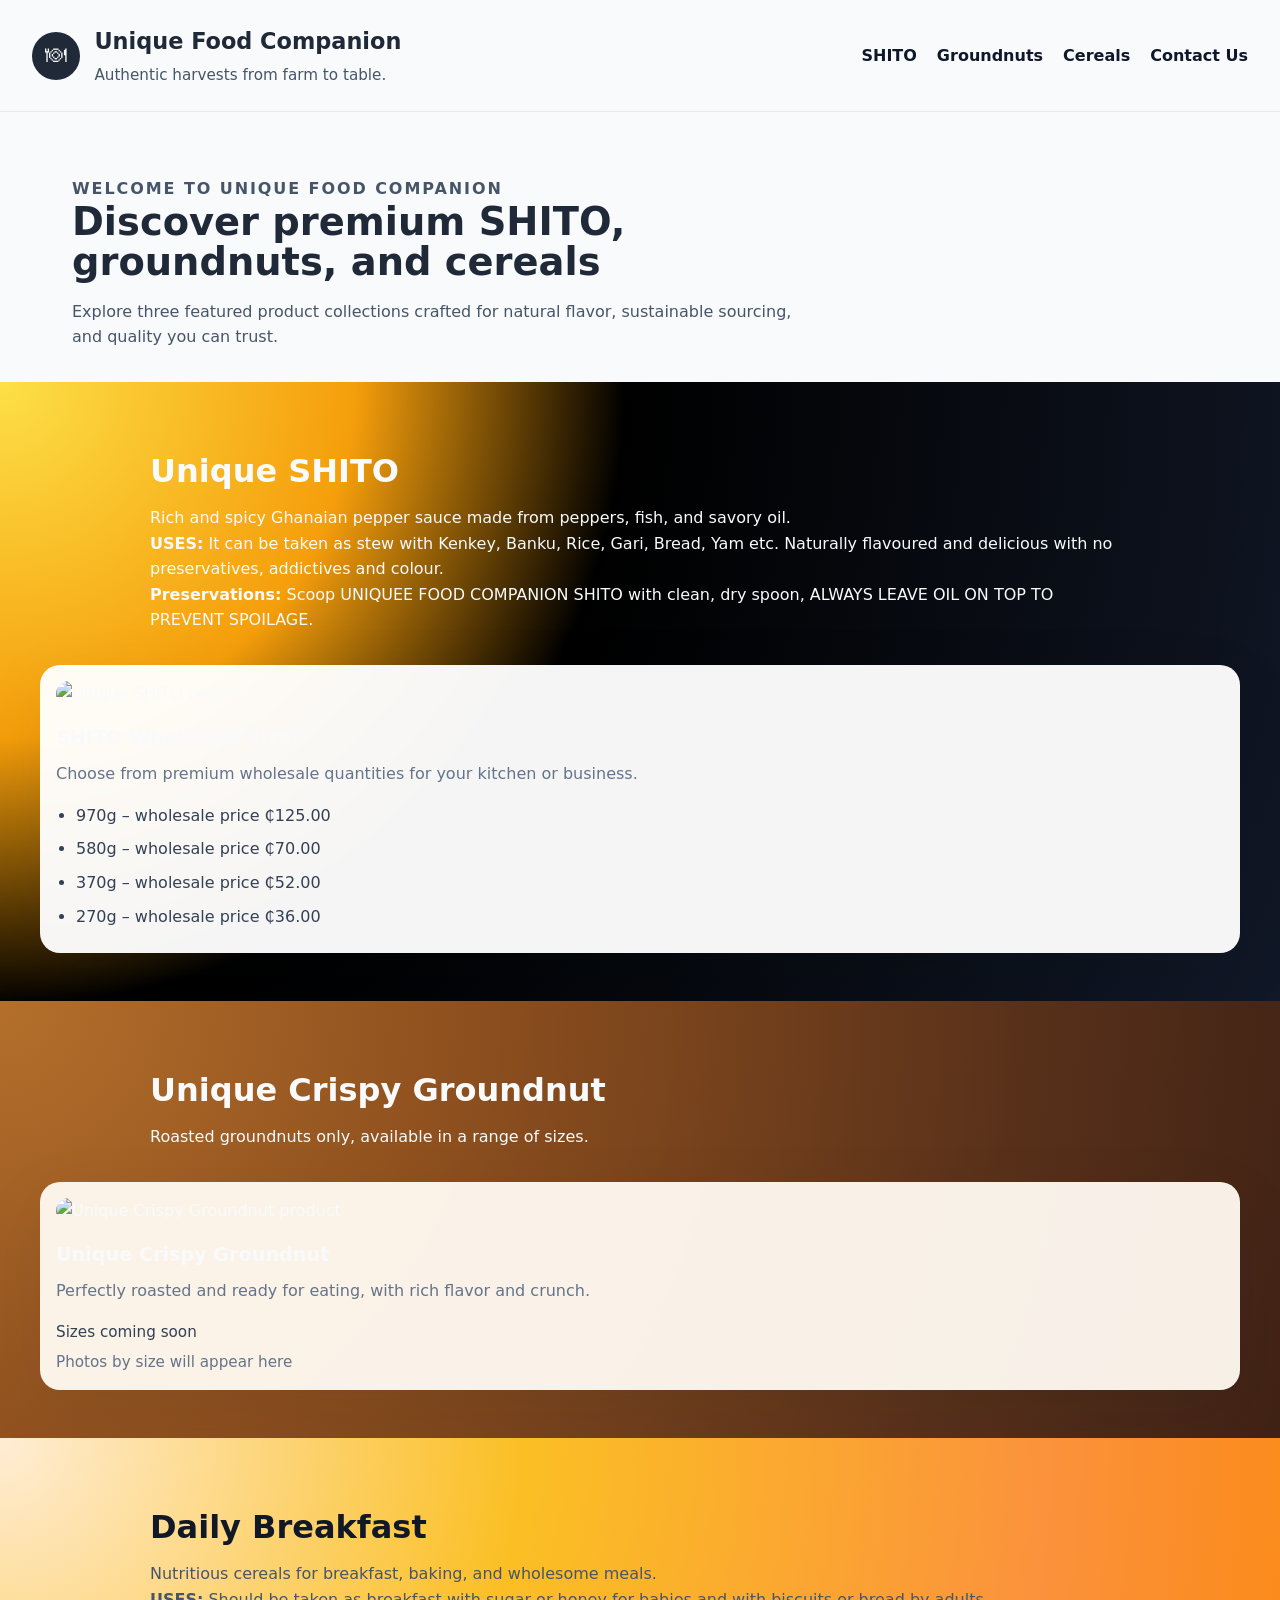
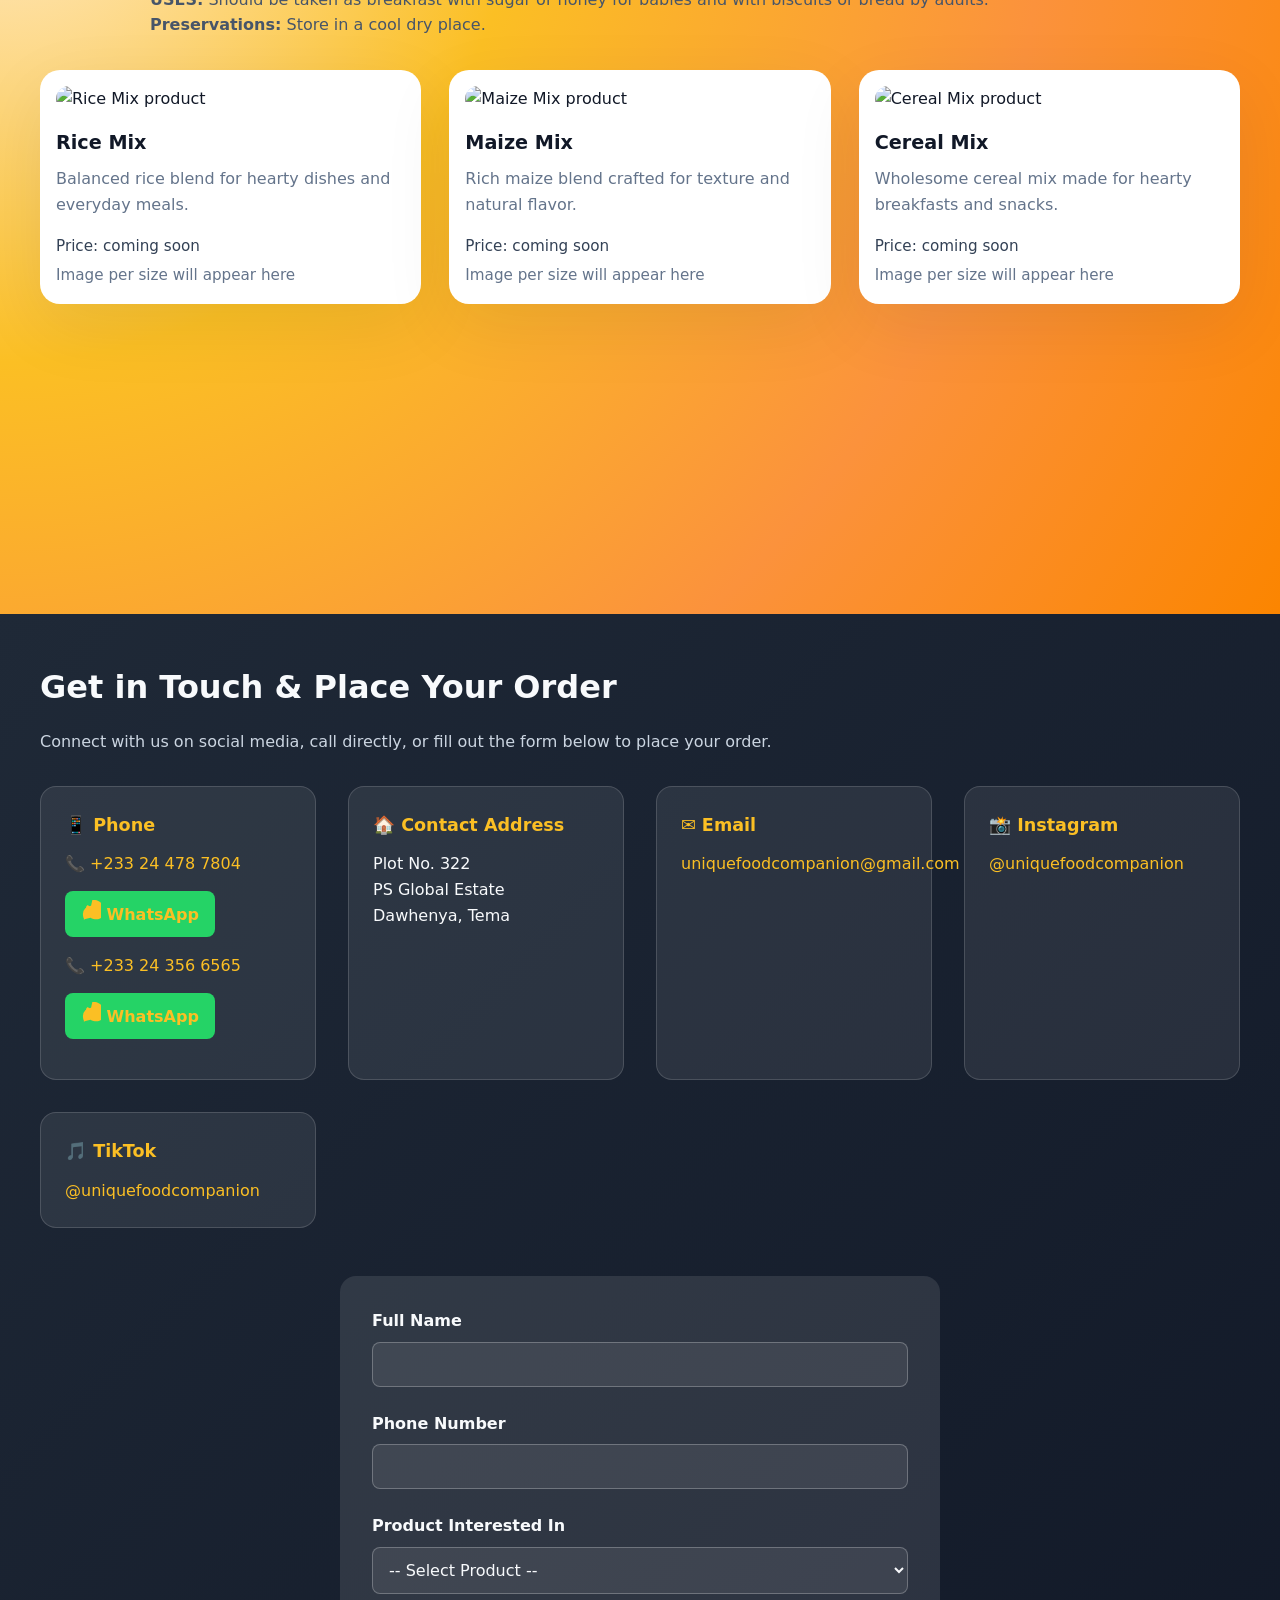
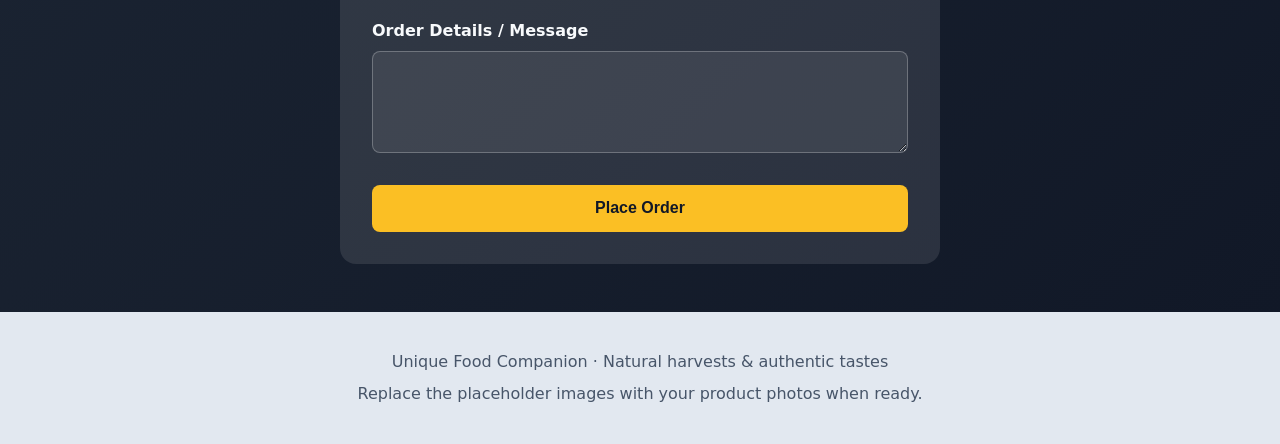
==== commit 9b6c95f1: "Use images/shito.jpeg for SHITO product image" ====
--- a/index.html
+++ b/index.html
@@ -44,7 +44,7 @@
         </div>
         <div class="product-grid">
           <article class="product-card">
-            <img src="images/unique%20image.jpeg" alt="Unique SHITO product" />
+            <img src="images/shito.jpeg" alt="Unique SHITO product" />
             <div class="product-content">
               <h4>SHITO Wholesale Sizes</h4>
               <p>Choose from premium wholesale quantities for your kitchen or business.</p>
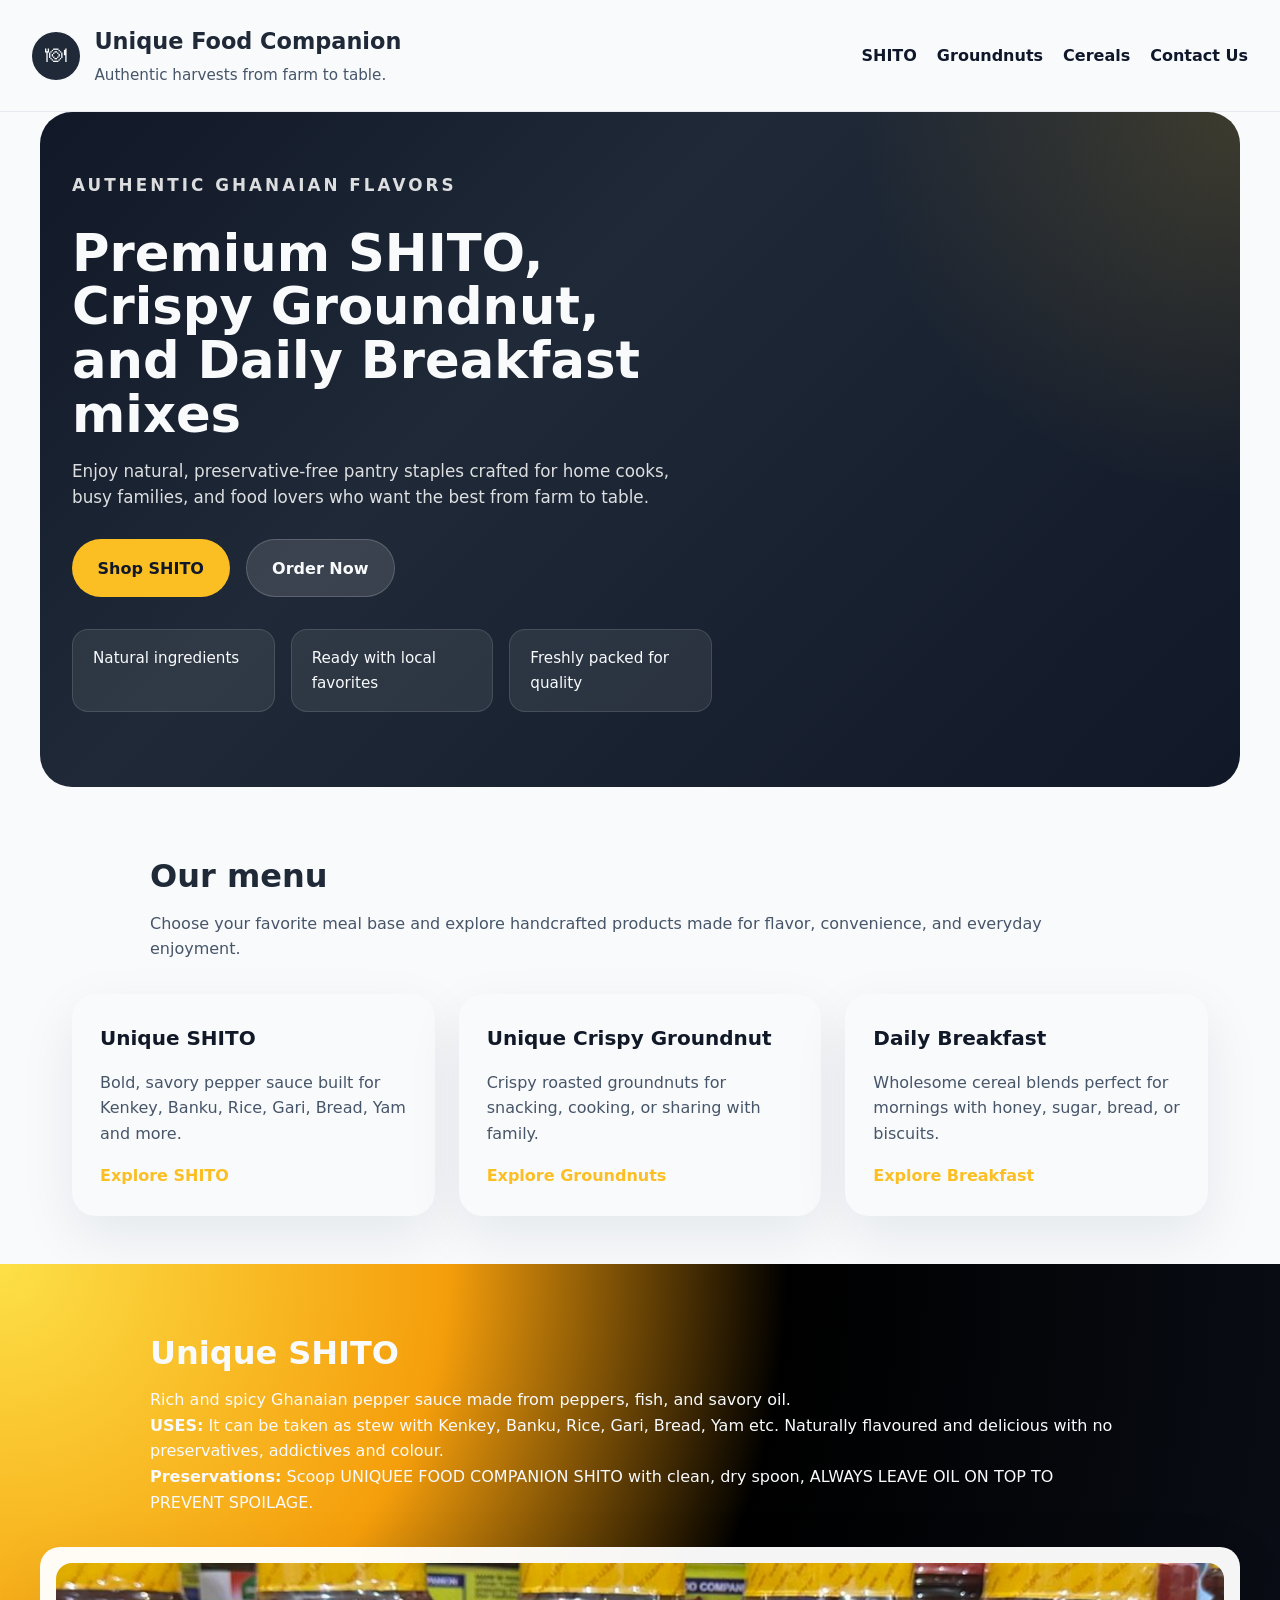
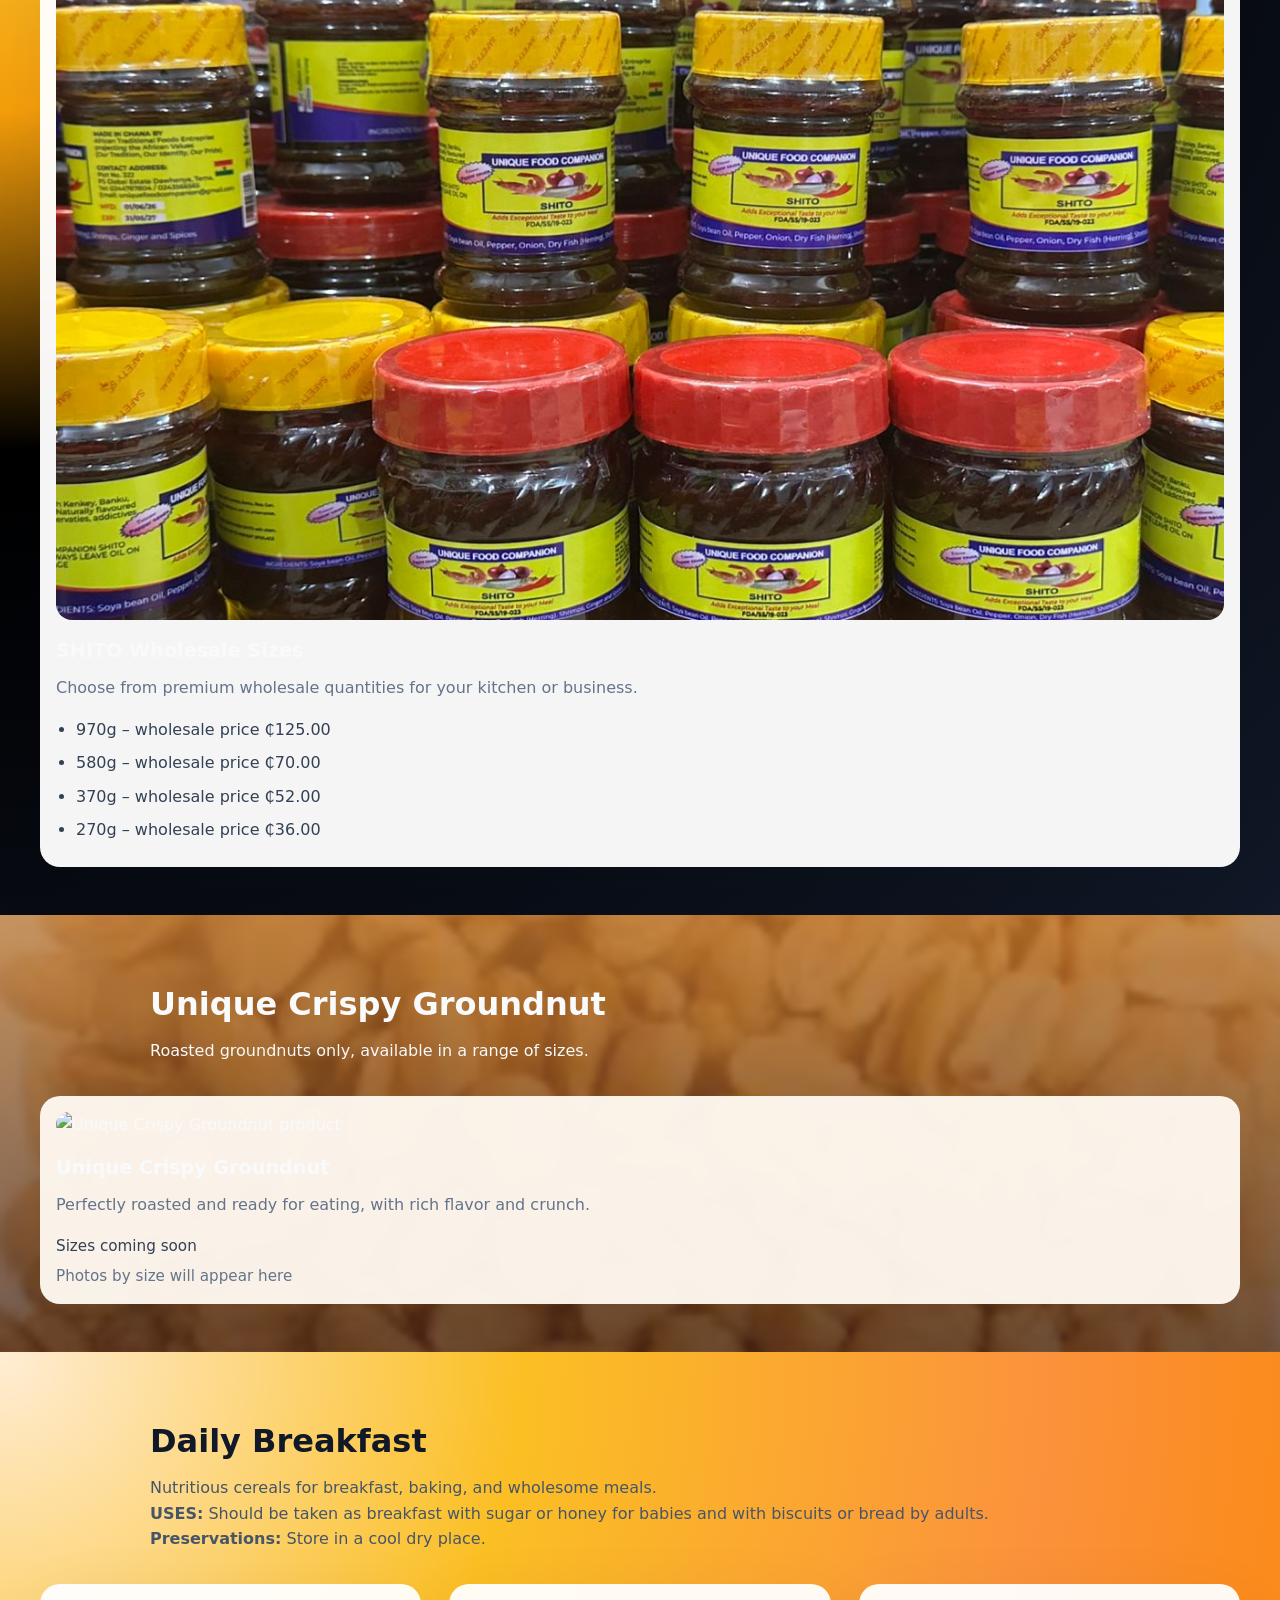
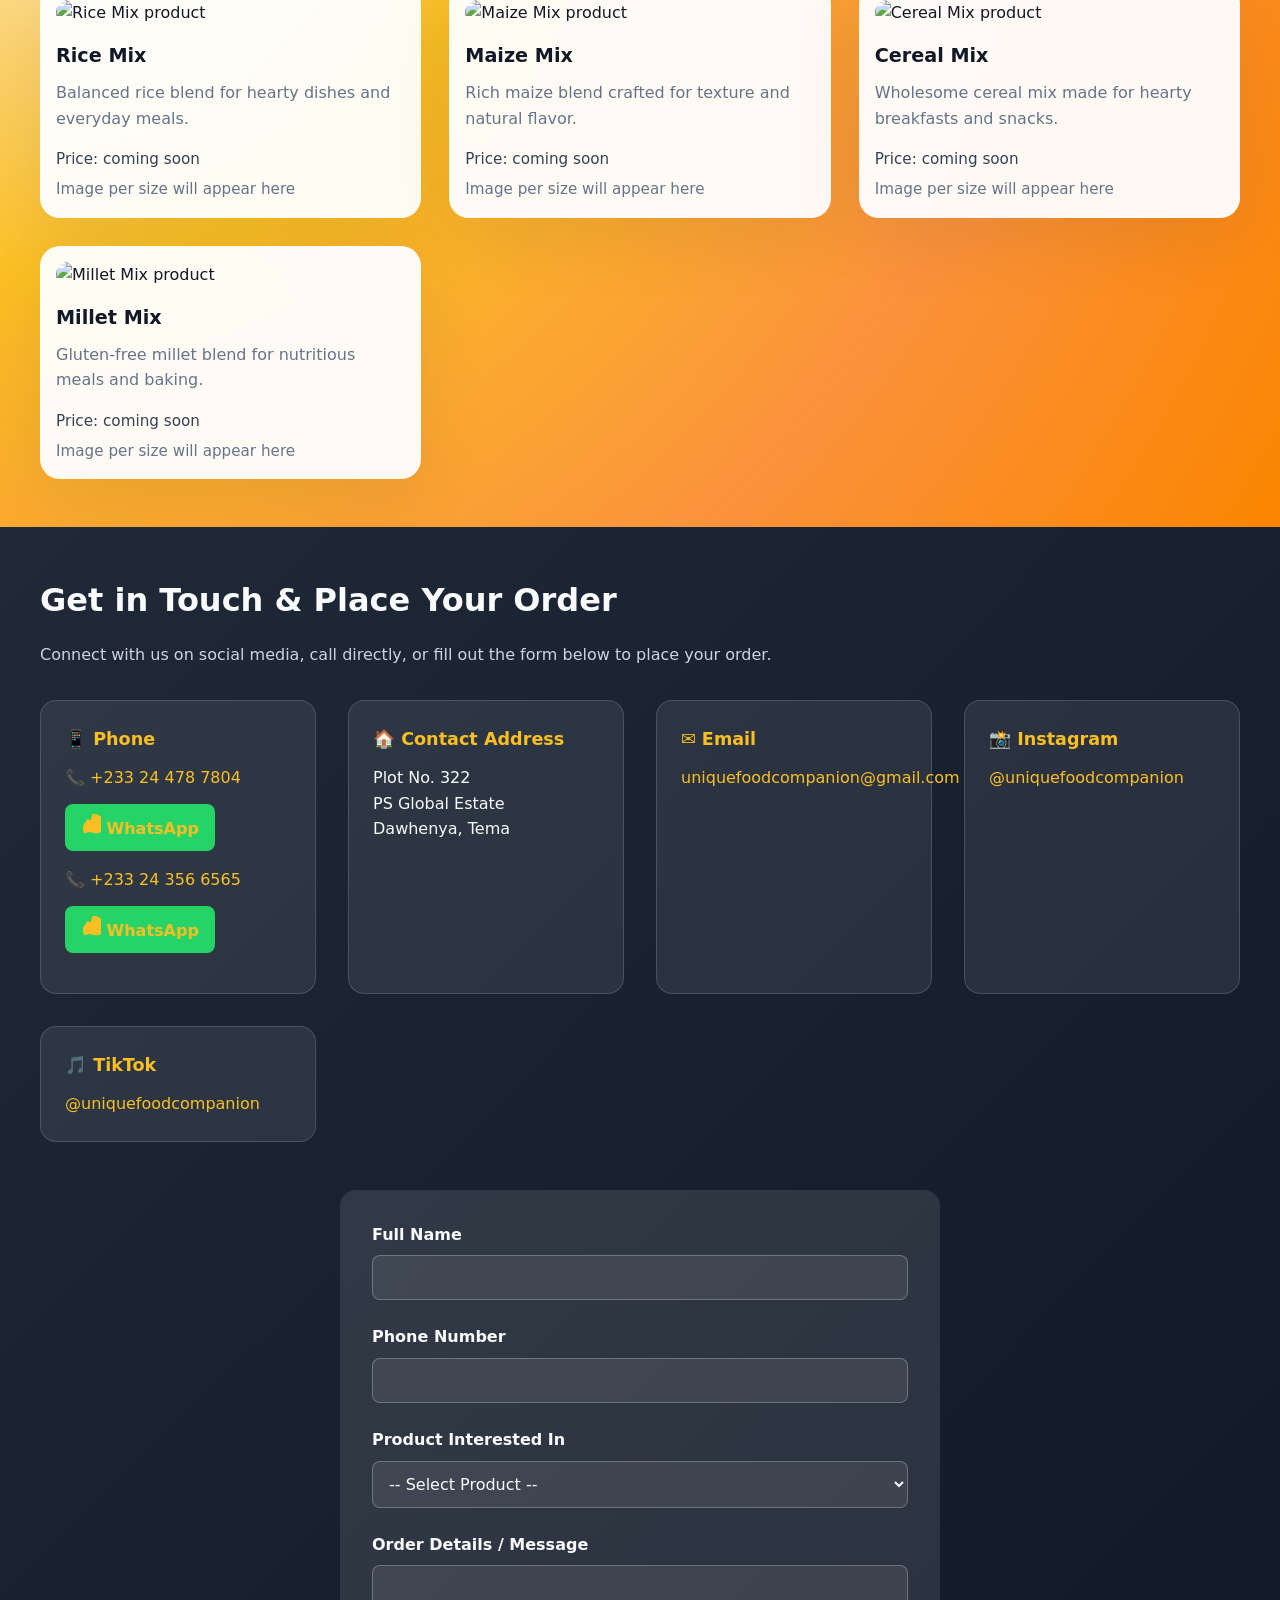
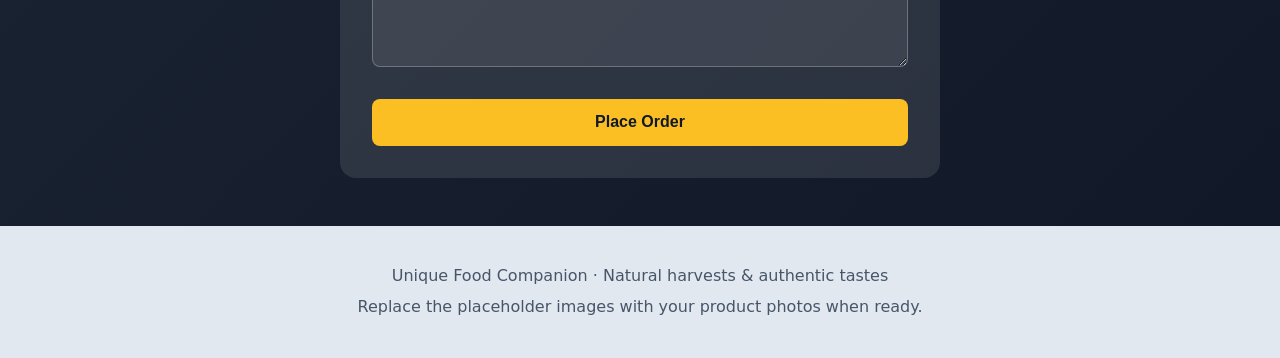
==== commit bb6067fa: "Refresh homepage layout with hero category preview and modern menu-inspired styling" ====
--- a/index.html
+++ b/index.html
@@ -25,13 +25,43 @@
 
     <main>
       <section class="hero">
-        <div class="hero-copy">
-          <p class="eyebrow">Welcome to Unique Food Companion</p>
-          <h2>Discover premium SHITO, groundnuts, and cereals</h2>
-          <p>
-            Explore three featured product collections crafted for natural flavor,
-            sustainable sourcing, and quality you can trust.
-          </p>
+        <div class="hero-content">
+          <p class="eyebrow">Authentic Ghanaian flavors</p>
+          <h2>Premium SHITO, Crispy Groundnut, and Daily Breakfast mixes</h2>
+          <p>Enjoy natural, preservative-free pantry staples crafted for home cooks, busy families, and food lovers who want the best from farm to table.</p>
+          <div class="hero-actions">
+            <a class="primary-btn" href="#shito">Shop SHITO</a>
+            <a class="secondary-btn" href="#contact-order">Order Now</a>
+          </div>
+          <ul class="hero-features">
+            <li>Natural ingredients</li>
+            <li>Ready with local favorites</li>
+            <li>Freshly packed for quality</li>
+          </ul>
+        </div>
+      </section>
+
+      <section class="category-preview">
+        <div class="section-header">
+          <h3>Our menu</h3>
+          <p>Choose your favorite meal base and explore handcrafted products made for flavor, convenience, and everyday enjoyment.</p>
+        </div>
+        <div class="category-grid">
+          <article class="category-card">
+            <h4>Unique SHITO</h4>
+            <p>Bold, savory pepper sauce built for Kenkey, Banku, Rice, Gari, Bread, Yam and more.</p>
+            <a href="#shito">Explore SHITO</a>
+          </article>
+          <article class="category-card">
+            <h4>Unique Crispy Groundnut</h4>
+            <p>Crispy roasted groundnuts for snacking, cooking, or sharing with family.</p>
+            <a href="#groundnuts">Explore Groundnuts</a>
+          </article>
+          <article class="category-card">
+            <h4>Daily Breakfast</h4>
+            <p>Wholesome cereal blends perfect for mornings with honey, sugar, bread, or biscuits.</p>
+            <a href="#cereals">Explore Breakfast</a>
+          </article>
         </div>
       </section>
 
--- a/styles.css
+++ b/styles.css
@@ -84,34 +84,184 @@
 }
 
 .hero {
-  padding: 4rem 2rem 2rem;
+  min-height: 75vh;
+  padding: 3rem 2rem 4rem;
+  display: flex;
+  align-items: center;
   max-width: 1200px;
   margin: 0 auto;
-}
-
-.hero-copy {
-  max-width: 720px;
+  position: relative;
+  overflow: hidden;
+  background: radial-gradient(circle at top right, rgba(251, 191, 36, 0.16), transparent 28%), linear-gradient(135deg, #111827 0%, #1f2937 38%, #111827 100%);
+  color: #f8fafc;
+  border-radius: 2rem;
+}
+
+.hero-content {
+  max-width: 640px;
+  z-index: 1;
 }
 
 .eyebrow {
   margin: 0 0 1rem;
   font-size: 0.95rem;
   font-weight: 700;
-  letter-spacing: 0.12em;
+  letter-spacing: 0.18em;
   text-transform: uppercase;
-  color: #16a34a;
+  color: #fbbf24;
 }
 
 .hero h2 {
   margin: 0 0 1rem;
-  font-size: clamp(2rem, 3vw, 3rem);
+  font-size: clamp(2.25rem, 4vw, 4.5rem);
   line-height: 1.05;
 }
 
 .hero p {
+  margin: 0 0 1.75rem;
+  color: rgba(248, 248, 248, 0.88);
+  font-size: 1.05rem;
+  max-width: 38rem;
+}
+
+.hero-actions {
+  display: flex;
+  flex-wrap: wrap;
+  gap: 1rem;
+  margin-bottom: 2rem;
+}
+
+.primary-btn,
+.secondary-btn {
+  display: inline-flex;
+  align-items: center;
+  justify-content: center;
+  padding: 0.95rem 1.6rem;
+  border-radius: 999px;
+  font-weight: 700;
+  text-decoration: none;
+  transition: transform 0.2s ease, box-shadow 0.2s ease, background-color 0.2s ease;
+}
+
+.primary-btn {
+  background: #fbbf24;
+  color: #111827;
+}
+
+.primary-btn:hover {
+  transform: translateY(-2px);
+  background: #fde047;
+}
+
+.secondary-btn {
+  background: rgba(255, 255, 255, 0.12);
+  color: #f8fafc;
+  border: 1px solid rgba(255, 255, 255, 0.18);
+}
+
+.secondary-btn:hover {
+  transform: translateY(-2px);
+  background: rgba(255, 255, 255, 0.18);
+}
+
+.hero-features {
+  display: grid;
+  grid-template-columns: repeat(3, minmax(0, 1fr));
+  gap: 1rem;
+  list-style: none;
+  padding: 0;
+  margin: 0;
+}
+
+.hero-features li {
+  background: rgba(255, 255, 255, 0.08);
+  border: 1px solid rgba(255, 255, 255, 0.12);
+  border-radius: 1rem;
+  padding: 1rem 1.25rem;
+  color: #f8fafc;
+  font-size: 0.95rem;
+}
+
+.category-preview {
+  padding: 3rem 2rem;
+  max-width: 1200px;
+  margin: 0 auto;
+}
+
+.category-preview .section-header {
+  margin-bottom: 2rem;
+}
+
+.category-grid {
+  display: grid;
+  gap: 1.5rem;
+  grid-template-columns: repeat(auto-fit, minmax(260px, 1fr));
+}
+
+.category-card {
+  padding: 1.75rem;
+  background: #f8fafc;
+  border-radius: 1.5rem;
+  box-shadow: 0 20px 55px rgba(15, 23, 42, 0.08);
+  display: flex;
+  flex-direction: column;
+  gap: 1rem;
+}
+
+.category-card h4 {
+  margin: 0;
+  font-size: 1.25rem;
+  color: #111827;
+}
+
+.category-card p {
   margin: 0;
   color: #475569;
-  font-size: 1rem;
+}
+
+.category-card a {
+  margin-top: auto;
+  color: #fbbf24;
+  font-weight: 700;
+  text-decoration: none;
+}
+
+.category-card a:hover {
+  text-decoration: underline;
+}
+
+.section-dark {
+  background: #111827;
+}
+
+#cereals.section-dark {
+  background: radial-gradient(circle at top left, #1f2937 0%, #111827 40%, #0f172a 100%);
+  color: #f8fafc;
+}
+
+#shito.section-dark {
+  background: radial-gradient(circle at top left, #fde047 0%, #f59e0b 25%, #000000 44%, #111827 100%);
+  color: #f8fafc;
+}
+
+#groundnuts .product-card {
+  background: rgba(255, 255, 255, 0.92);
+}
+
+#groundnuts .section-header h3,
+#groundnuts .section-header p,
+#groundnuts .section-tag {
+  color: #f8fafc;
+}
+
+#groundnuts .product-grid {
+  position: relative;
+  z-index: 1;
+}
+
+#shito .product-card,
+#cereals .product-card {
+  background: rgba(255, 255, 255, 0.95);
 }
 
 .product-section {
@@ -164,8 +314,10 @@
 }
 
 #groundnuts.section-light {
-  background: radial-gradient(circle at top left, #b46f2b 0%, #8d4f1e 35%, #59311a 75%, #402215 100%);
+  background-image: linear-gradient(rgba(180, 111, 43, 0.75), rgba(64, 34, 21, 0.75)), url("images/grountnut.png");
   background-size: cover;
+  background-position: center;
+  background-repeat: no-repeat;
   color: #f8fafc;
 }
 
@@ -520,8 +672,12 @@
     padding: 3rem 1rem 1.5rem;
   }
 
-  .hero-copy {
+  .hero-content {
     max-width: 100%;
+  }
+
+  .hero-features {
+    grid-template-columns: 1fr;
   }
 
   .product-section {
@@ -546,6 +702,10 @@
 
   .product-content h4 {
     font-size: 1.1rem;
+  }
+
+  .category-preview {
+    padding: 2rem 1rem;
   }
 
   .product-price,
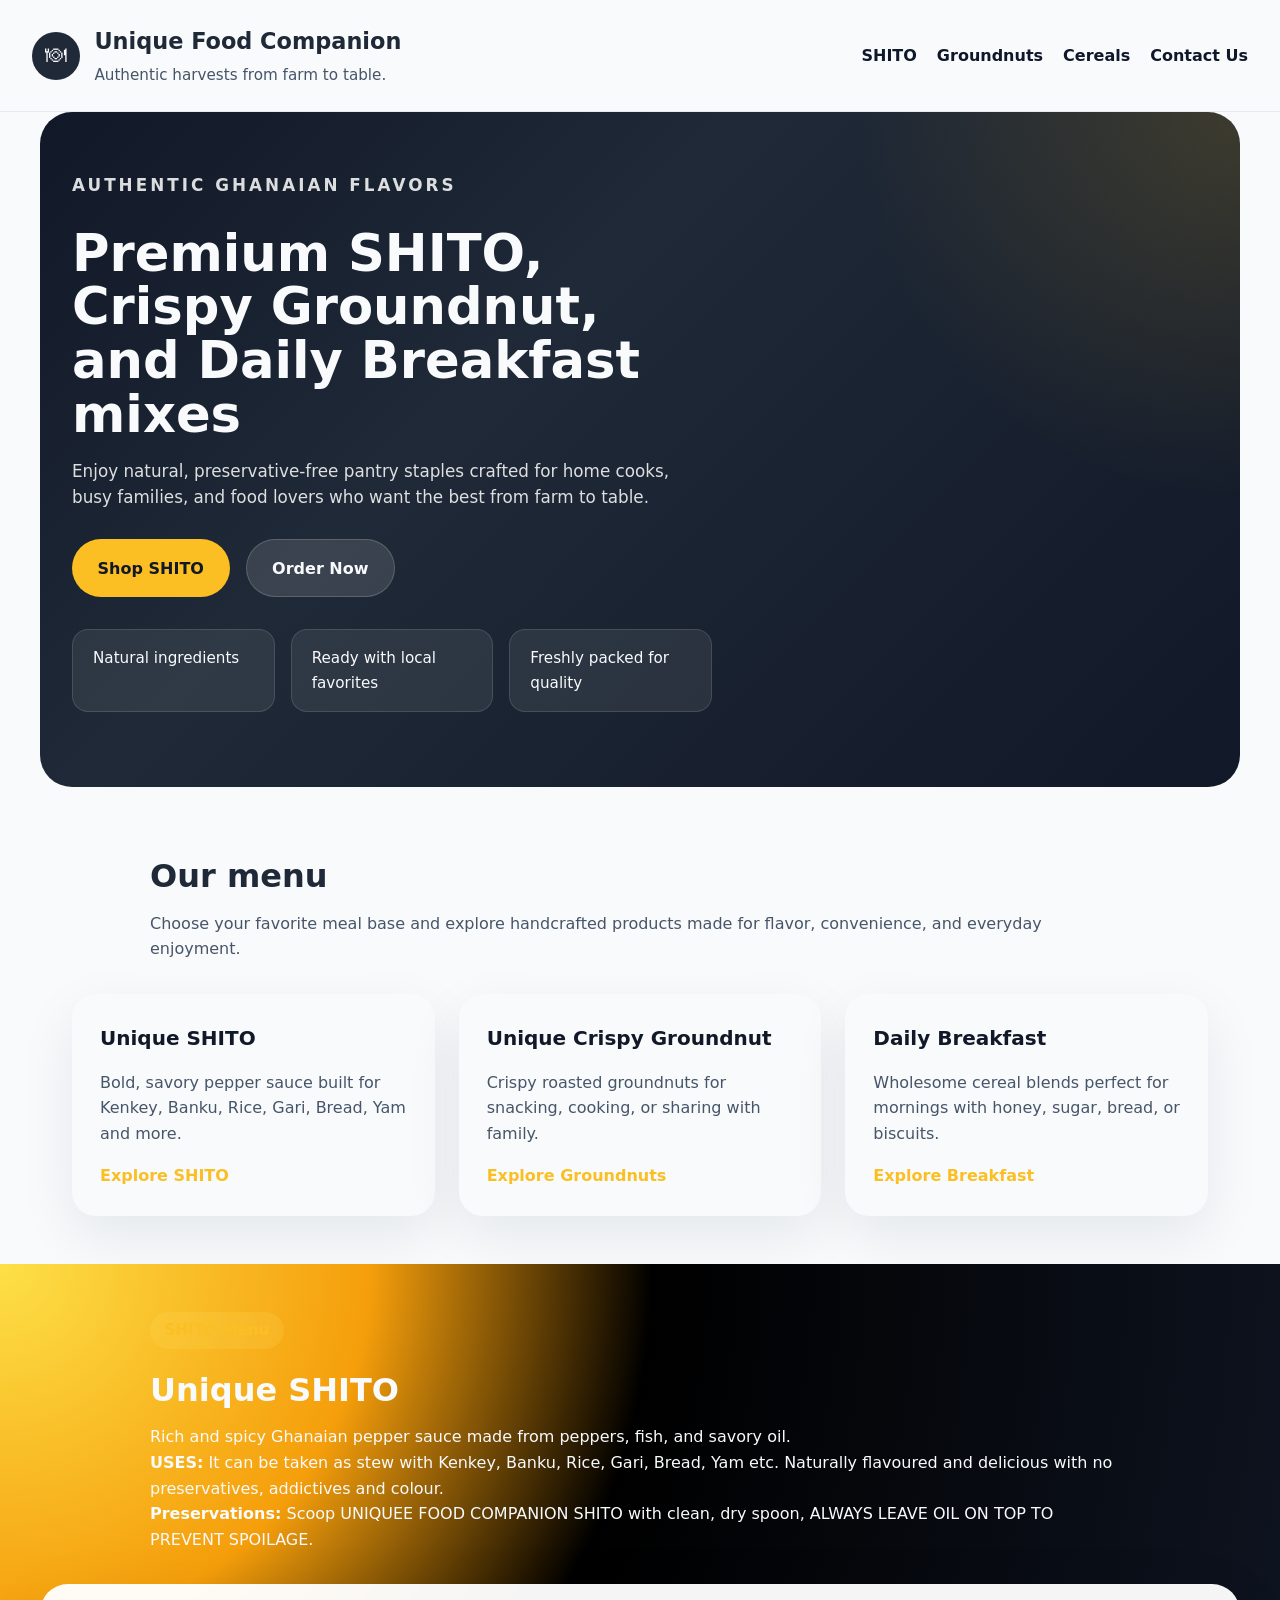
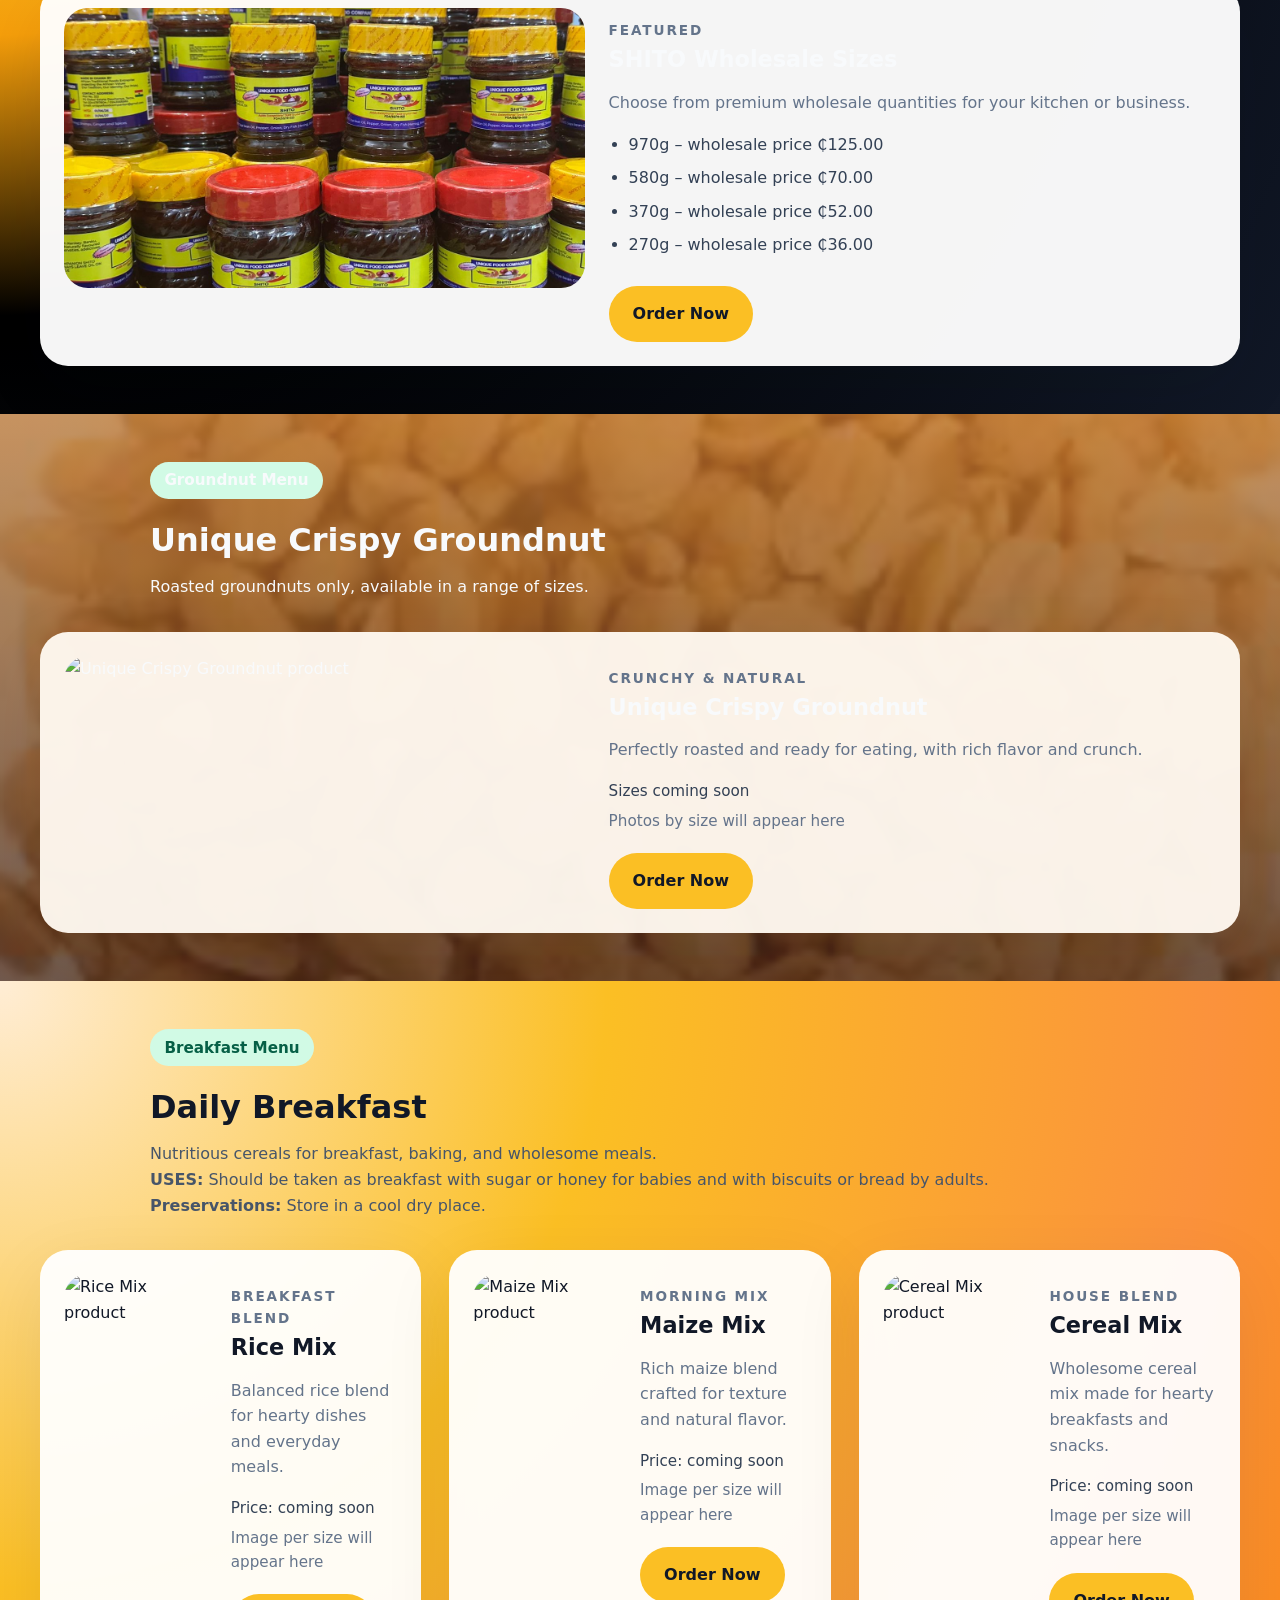
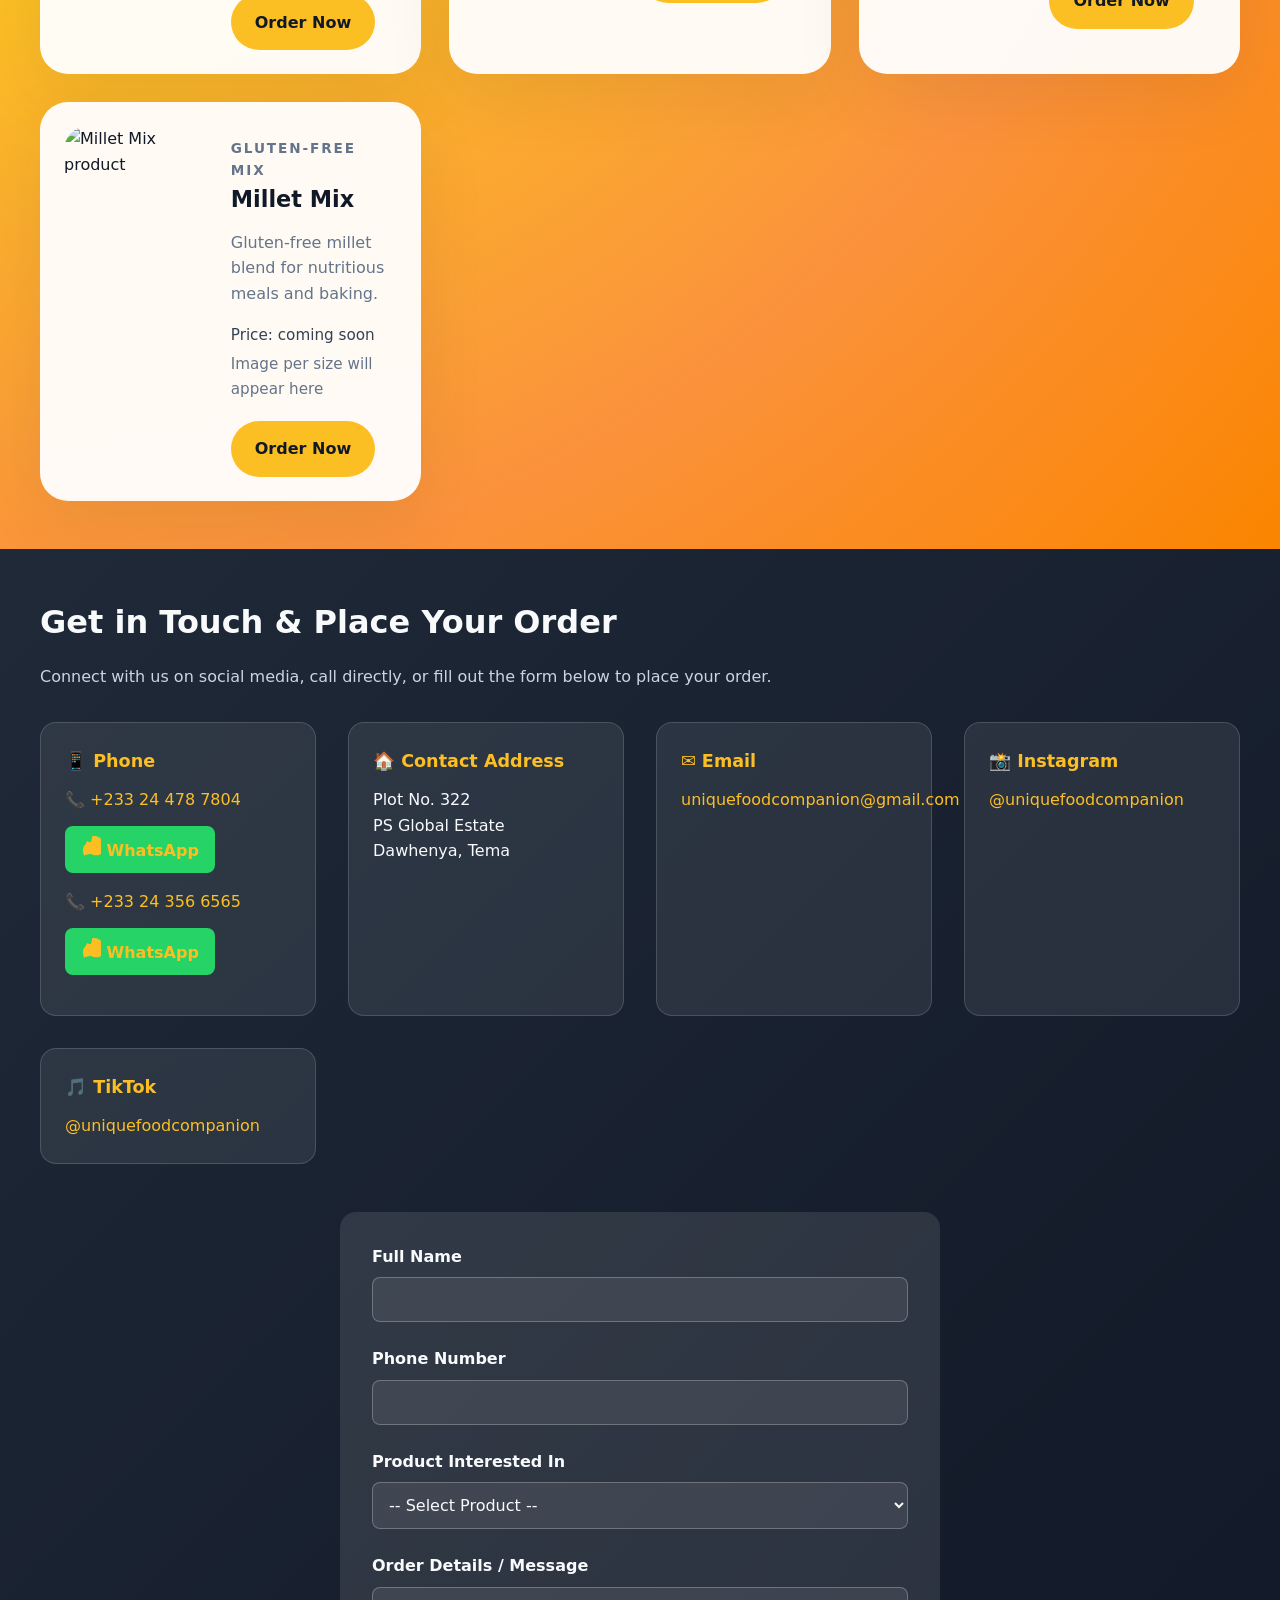
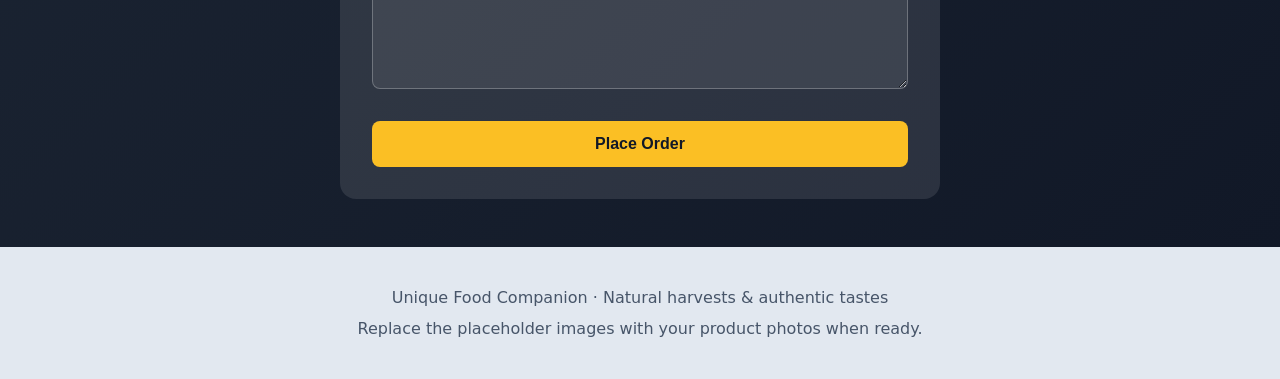
==== commit 0db61be8: "Update SHITO, groundnut, and breakfast categories with menu-style cards and order buttons" ====
--- a/index.html
+++ b/index.html
@@ -67,15 +67,17 @@
 
       <section id="shito" class="product-section section-dark">
         <div class="section-header">
+          <span class="section-tag">SHITO Menu</span>
           <h3>Unique SHITO</h3>
           <p>Rich and spicy Ghanaian pepper sauce made from peppers, fish, and savory oil.</p>
           <p><strong>USES:</strong> It can be taken as stew with Kenkey, Banku, Rice, Gari, Bread, Yam etc. Naturally flavoured and delicious with no preservatives, addictives and colour.</p>
           <p><strong>Preservations:</strong> Scoop UNIQUEE FOOD COMPANION SHITO with clean, dry spoon, ALWAYS LEAVE OIL ON TOP TO PREVENT SPOILAGE.</p>
         </div>
-        <div class="product-grid">
-          <article class="product-card">
+        <div class="product-grid menu-grid">
+          <article class="product-card menu-card">
             <img src="images/shito.jpeg" alt="Unique SHITO product" />
             <div class="product-content">
+              <p class="product-eyebrow">Featured</p>
               <h4>SHITO Wholesale Sizes</h4>
               <p>Choose from premium wholesale quantities for your kitchen or business.</p>
               <ul class="size-list">
@@ -84,6 +86,7 @@
                 <li>370g – wholesale price ₵52.00</li>
                 <li>270g – wholesale price ₵36.00</li>
               </ul>
+              <a class="order-btn" href="#contact-order">Order Now</a>
             </div>
           </article>
         </div>
@@ -91,19 +94,22 @@
 
       <section id="groundnuts" class="product-section section-light">
         <div class="section-header">
+          <span class="section-tag">Groundnut Menu</span>
           <h3>Unique Crispy Groundnut</h3>
           <p>Roasted groundnuts only, available in a range of sizes.</p>
         </div>
-        <div class="product-grid">
-          <article class="product-card">
+        <div class="product-grid menu-grid">
+          <article class="product-card menu-card">
             <img src="https://via.placeholder.com/560x360?text=Unique+Crispy+Groundnut" alt="Unique Crispy Groundnut product" />
             <div class="product-content">
+              <p class="product-eyebrow">Crunchy & Natural</p>
               <h4>Unique Crispy Groundnut</h4>
               <p>Perfectly roasted and ready for eating, with rich flavor and crunch.</p>
               <div class="product-meta">
                 <span class="product-price">Sizes coming soon</span>
                 <span class="product-image-note">Photos by size will appear here</span>
               </div>
+              <a class="order-btn" href="#contact-order">Order Now</a>
             </div>
           </article>
         </div>
@@ -111,54 +117,63 @@
 
       <section id="cereals" class="product-section section-dark">
         <div class="section-header">
+          <span class="section-tag">Breakfast Menu</span>
           <h3>Daily Breakfast</h3>
           <p>Nutritious cereals for breakfast, baking, and wholesome meals.</p>
           <p><strong>USES:</strong> Should be taken as breakfast with sugar or honey for babies and with biscuits or bread by adults.</p>
           <p><strong>Preservations:</strong> Store in a cool dry place.</p>
         </div>
-        <div class="product-grid">
-          <article class="product-card">
+        <div class="product-grid menu-grid">
+          <article class="product-card menu-card">
             <img src="https://via.placeholder.com/560x360?text=Rice+Mix" alt="Rice Mix product" />
             <div class="product-content">
+              <p class="product-eyebrow">Breakfast Blend</p>
               <h4>Rice Mix</h4>
               <p>Balanced rice blend for hearty dishes and everyday meals.</p>
               <div class="product-meta">
                 <span class="product-price">Price: coming soon</span>
                 <span class="product-image-note">Image per size will appear here</span>
               </div>
-            </div>
-          </article>
-          <article class="product-card">
+              <a class="order-btn" href="#contact-order">Order Now</a>
+            </div>
+          </article>
+          <article class="product-card menu-card">
             <img src="https://via.placeholder.com/560x360?text=Maize+Mix" alt="Maize Mix product" />
             <div class="product-content">
+              <p class="product-eyebrow">Morning Mix</p>
               <h4>Maize Mix</h4>
               <p>Rich maize blend crafted for texture and natural flavor.</p>
               <div class="product-meta">
                 <span class="product-price">Price: coming soon</span>
                 <span class="product-image-note">Image per size will appear here</span>
               </div>
-            </div>
-          </article>
-          <article class="product-card">
+              <a class="order-btn" href="#contact-order">Order Now</a>
+            </div>
+          </article>
+          <article class="product-card menu-card">
             <img src="https://via.placeholder.com/560x360?text=Cereal+Mix" alt="Cereal Mix product" />
             <div class="product-content">
+              <p class="product-eyebrow">House Blend</p>
               <h4>Cereal Mix</h4>
               <p>Wholesome cereal mix made for hearty breakfasts and snacks.</p>
               <div class="product-meta">
                 <span class="product-price">Price: coming soon</span>
                 <span class="product-image-note">Image per size will appear here</span>
               </div>
-            </div>
-          </article>
-          <article class="product-card">
+              <a class="order-btn" href="#contact-order">Order Now</a>
+            </div>
+          </article>
+          <article class="product-card menu-card">
             <img src="https://via.placeholder.com/560x360?text=Millet+Mix" alt="Millet Mix product" />
             <div class="product-content">
+              <p class="product-eyebrow">Gluten-free Mix</p>
               <h4>Millet Mix</h4>
               <p>Gluten-free millet blend for nutritious meals and baking.</p>
               <div class="product-meta">
                 <span class="product-price">Price: coming soon</span>
                 <span class="product-image-note">Image per size will appear here</span>
               </div>
+              <a class="order-btn" href="#contact-order">Order Now</a>
             </div>
           </article>
         </div>
--- a/styles.css
+++ b/styles.css
@@ -412,19 +412,65 @@
   transition: transform 0.25s ease, box-shadow 0.25s ease;
 }
 
+.product-card.menu-card {
+  display: grid;
+  grid-template-columns: 1.2fr 1.4fr;
+  gap: 1.5rem;
+  padding: 1.5rem;
+  border-radius: 1.75rem;
+}
+
+.product-card.menu-card img {
+  border-radius: 1.5rem;
+  max-height: 280px;
+  object-fit: cover;
+}
+
+.menu-grid {
+  grid-template-columns: repeat(auto-fit, minmax(320px, 1fr));
+}
+
 .product-card:hover {
   transform: translateY(-4px);
   box-shadow: 0 28px 90px rgba(15, 23, 42, 0.12);
 }
 
+.product-eyebrow {
+  margin: 0 0 0.75rem;
+  font-size: 0.85rem;
+  font-weight: 700;
+  text-transform: uppercase;
+  letter-spacing: 0.14em;
+  color: #f59e0b;
+}
+
 .product-content h4 {
   margin: 0;
-  font-size: 1.2rem;
+  font-size: 1.4rem;
 }
 
 .product-content p {
-  margin: 0.5rem 0 0;
+  margin: 0.75rem 0 0;
   color: #64748b;
+}
+
+.order-btn {
+  display: inline-flex;
+  align-items: center;
+  justify-content: center;
+  padding: 0.95rem 1.5rem;
+  border-radius: 999px;
+  background: #fbbf24;
+  color: #111827;
+  text-decoration: none;
+  font-weight: 700;
+  margin-top: 1.25rem;
+  transition: transform 0.2s ease, background-color 0.2s ease;
+}
+
+.order-btn:hover {
+  background: #fde047;
+  transform: translateY(-2px);
 }
 
 .product-meta {
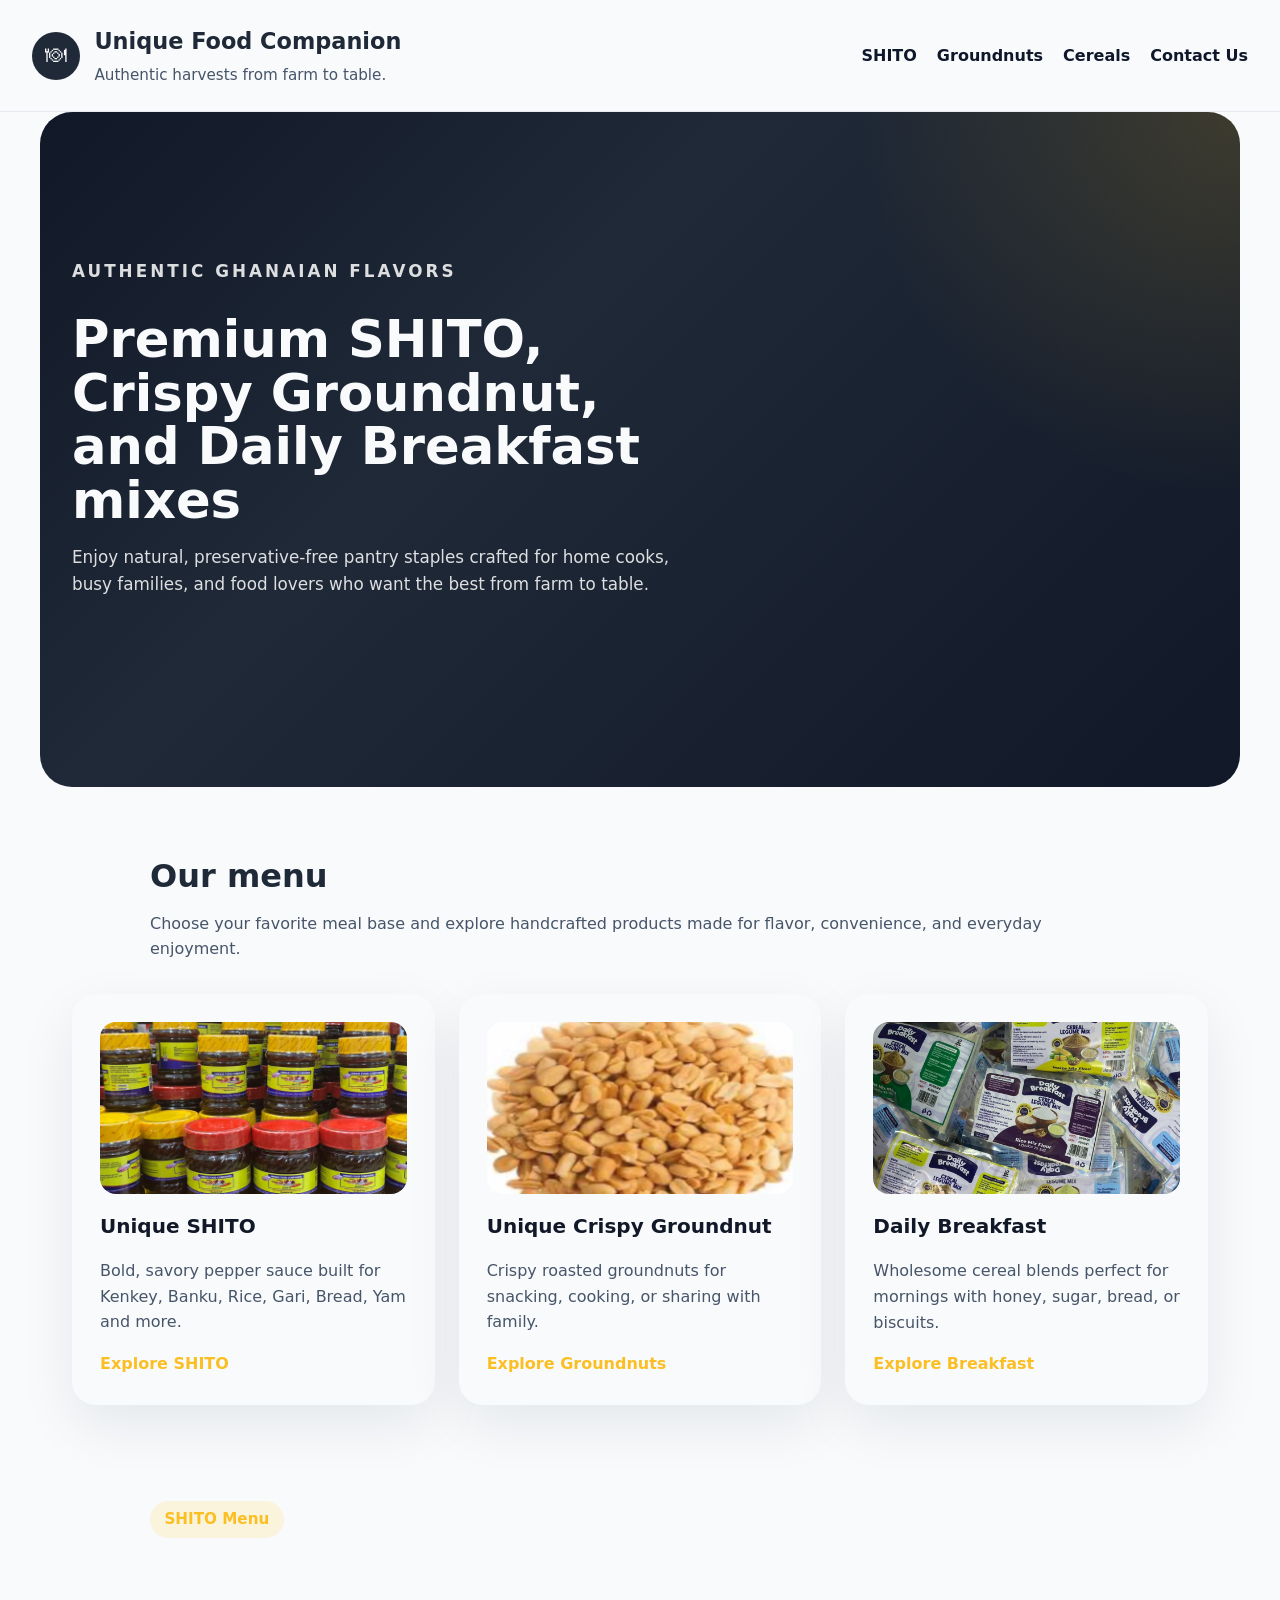
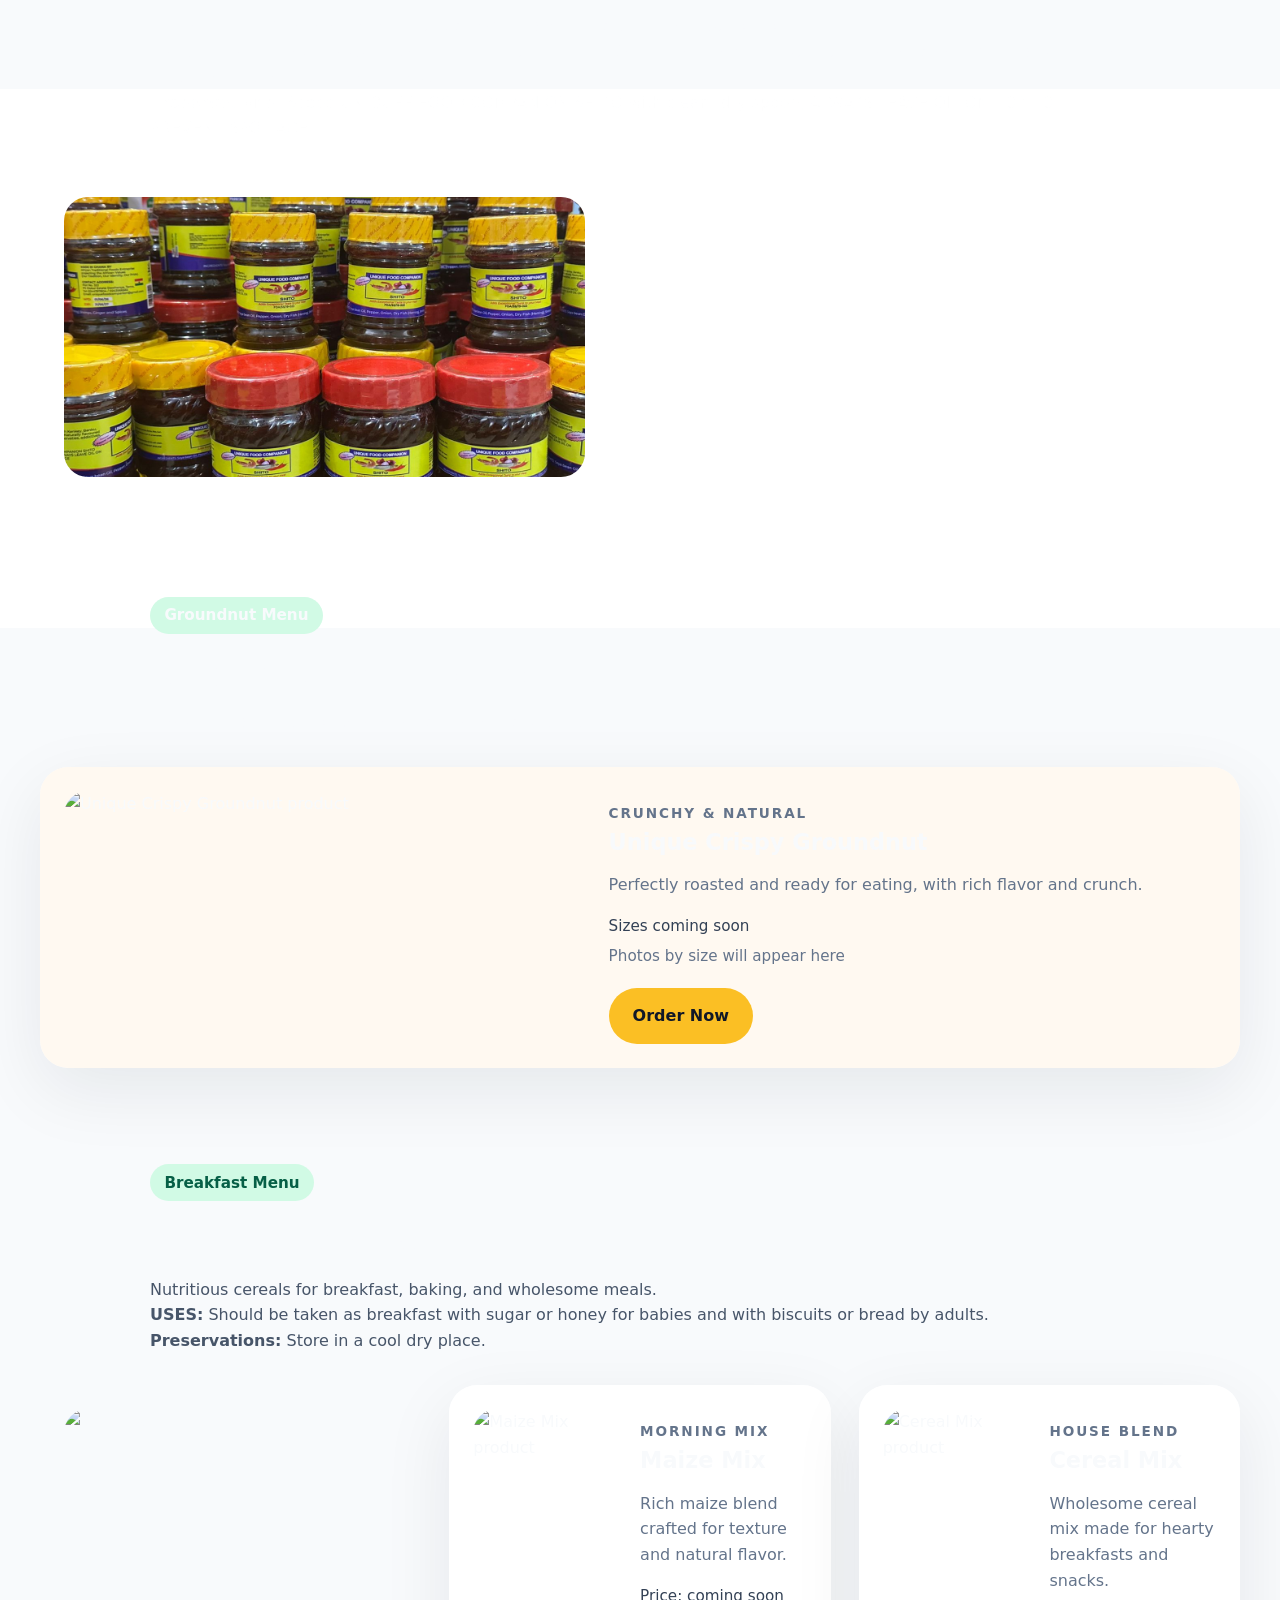
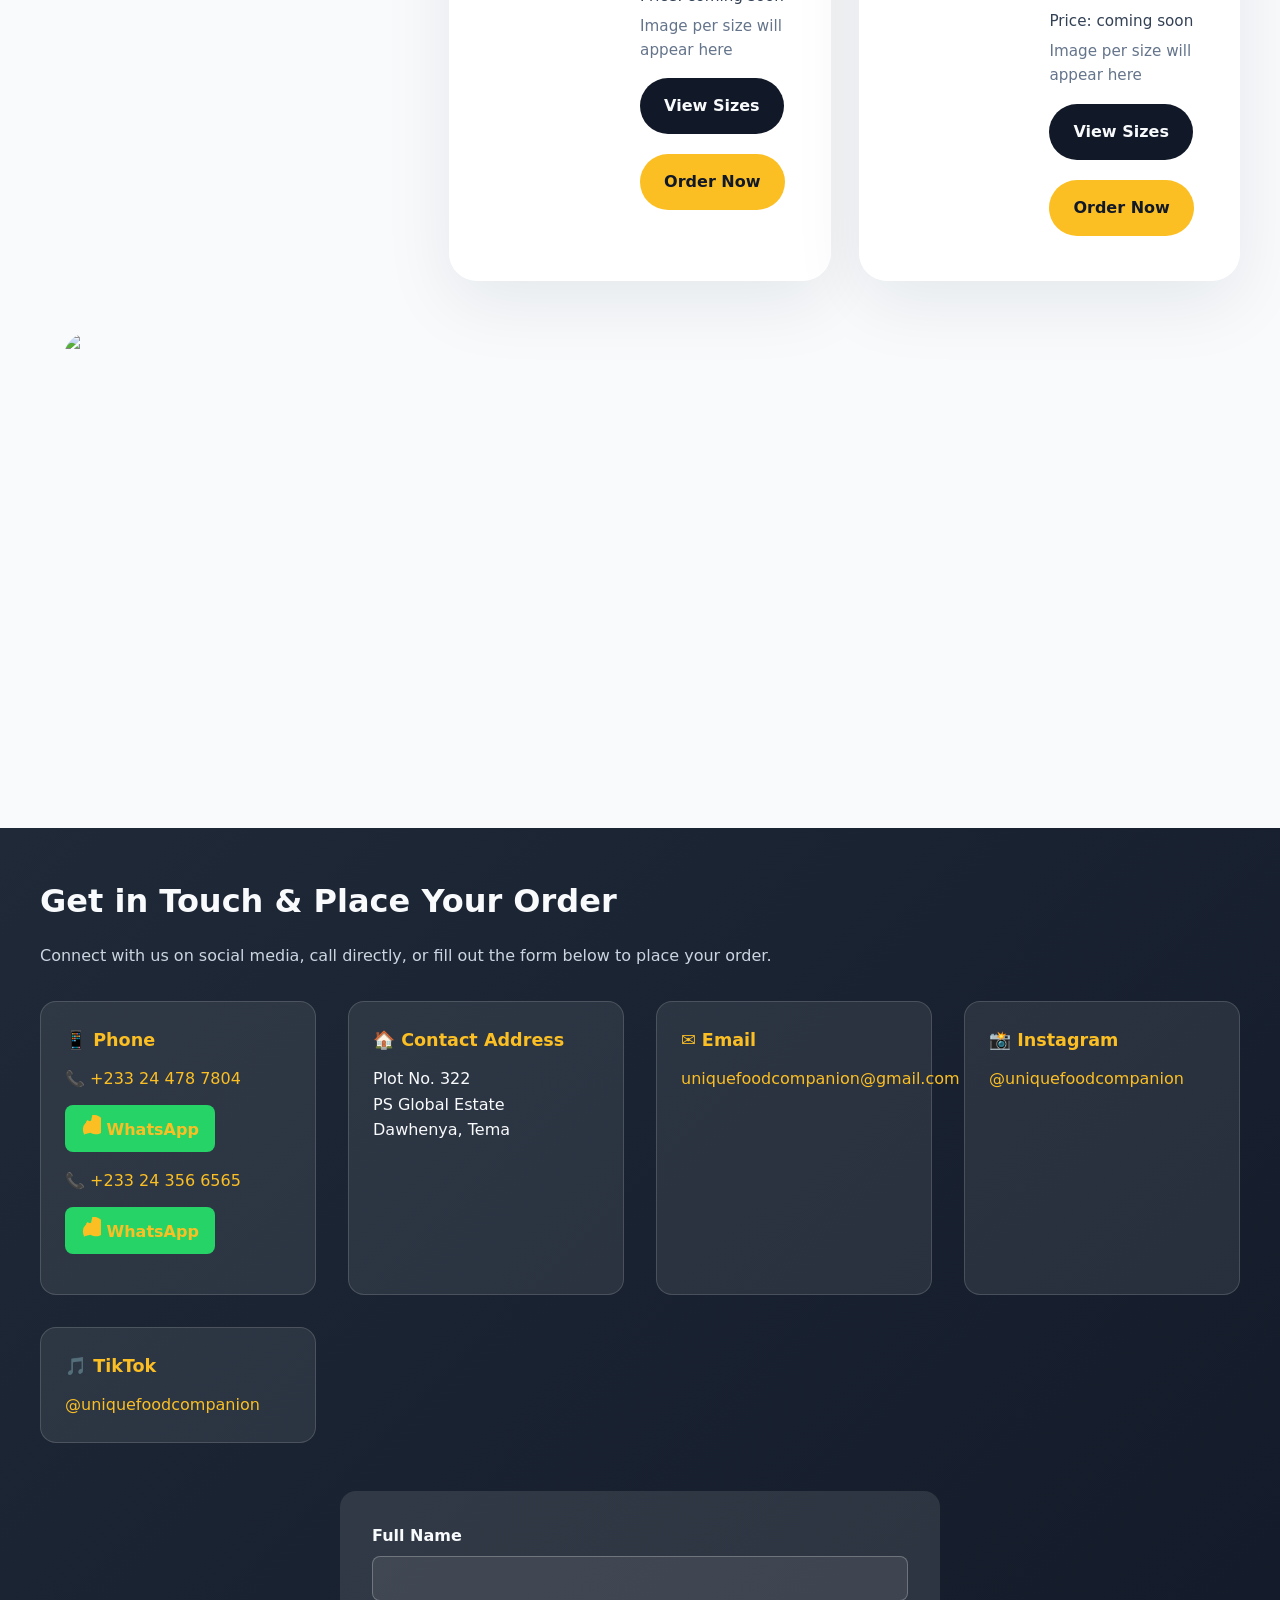
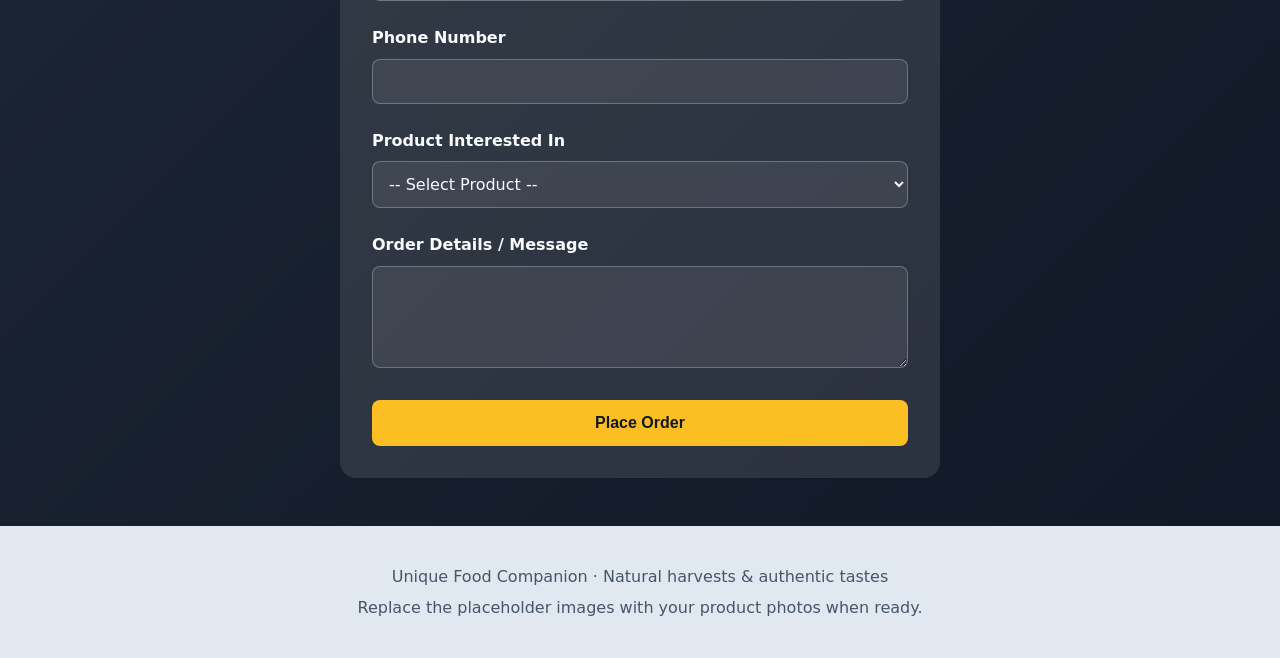
==== commit 1713541a: "UI: sizes page, background images, category card styles, nav toggle" ====
--- a/index.html
+++ b/index.html
@@ -15,6 +15,11 @@
           <p>Authentic harvests from farm to table.</p>
         </div>
       </div>
+      <button class="nav-toggle" aria-expanded="false" aria-label="Toggle menu">
+        <span></span>
+        <span></span>
+        <span></span>
+      </button>
       <nav class="site-nav">
         <a href="#shito">SHITO</a>
         <a href="#groundnuts">Groundnuts</a>
@@ -29,15 +34,6 @@
           <p class="eyebrow">Authentic Ghanaian flavors</p>
           <h2>Premium SHITO, Crispy Groundnut, and Daily Breakfast mixes</h2>
           <p>Enjoy natural, preservative-free pantry staples crafted for home cooks, busy families, and food lovers who want the best from farm to table.</p>
-          <div class="hero-actions">
-            <a class="primary-btn" href="#shito">Shop SHITO</a>
-            <a class="secondary-btn" href="#contact-order">Order Now</a>
-          </div>
-          <ul class="hero-features">
-            <li>Natural ingredients</li>
-            <li>Ready with local favorites</li>
-            <li>Freshly packed for quality</li>
-          </ul>
         </div>
       </section>
 
@@ -47,20 +43,23 @@
           <p>Choose your favorite meal base and explore handcrafted products made for flavor, convenience, and everyday enjoyment.</p>
         </div>
         <div class="category-grid">
-          <article class="category-card">
+          <article class="category-card shito-card">
+            <img src="images/shito.jpeg" alt="Unique SHITO" class="shito-card__img" />
             <h4>Unique SHITO</h4>
             <p>Bold, savory pepper sauce built for Kenkey, Banku, Rice, Gari, Bread, Yam and more.</p>
-            <a href="#shito">Explore SHITO</a>
-          </article>
-          <article class="category-card">
+            <a class="shito-cta" href="#shito">Explore SHITO</a>
+          </article>
+          <article class="category-card groundnut-card">
+            <img src="images/grountnut.jpeg" alt="Unique Crispy Groundnut" class="groundnut-card__img" />
             <h4>Unique Crispy Groundnut</h4>
             <p>Crispy roasted groundnuts for snacking, cooking, or sharing with family.</p>
-            <a href="#groundnuts">Explore Groundnuts</a>
-          </article>
-          <article class="category-card">
+            <a class="groundnut-cta" href="#groundnuts">Explore Groundnuts</a>
+          </article>
+          <article class="category-card breakfast-card">
+            <img src="images/daily-break-fast.jpeg" alt="Daily Breakfast" class="breakfast-card__img" />
             <h4>Daily Breakfast</h4>
             <p>Wholesome cereal blends perfect for mornings with honey, sugar, bread, or biscuits.</p>
-            <a href="#cereals">Explore Breakfast</a>
+            <a class="breakfast-cta" href="#cereals">Explore Breakfast</a>
           </article>
         </div>
       </section>
@@ -80,12 +79,7 @@
               <p class="product-eyebrow">Featured</p>
               <h4>SHITO Wholesale Sizes</h4>
               <p>Choose from premium wholesale quantities for your kitchen or business.</p>
-              <ul class="size-list">
-                <li>970g – wholesale price ₵125.00</li>
-                <li>580g – wholesale price ₵70.00</li>
-                <li>370g – wholesale price ₵52.00</li>
-                <li>270g – wholesale price ₵36.00</li>
-              </ul>
+              <a class="size-link-btn" href="sizes.html#shito">View Sizes</a>
               <a class="order-btn" href="#contact-order">Order Now</a>
             </div>
           </article>
@@ -134,6 +128,7 @@
                 <span class="product-price">Price: coming soon</span>
                 <span class="product-image-note">Image per size will appear here</span>
               </div>
+              <a class="size-link-btn" href="sizes.html#rice-mix">View Sizes</a>
               <a class="order-btn" href="#contact-order">Order Now</a>
             </div>
           </article>
@@ -147,6 +142,7 @@
                 <span class="product-price">Price: coming soon</span>
                 <span class="product-image-note">Image per size will appear here</span>
               </div>
+              <a class="size-link-btn" href="sizes.html#maize-mix">View Sizes</a>
               <a class="order-btn" href="#contact-order">Order Now</a>
             </div>
           </article>
@@ -160,6 +156,7 @@
                 <span class="product-price">Price: coming soon</span>
                 <span class="product-image-note">Image per size will appear here</span>
               </div>
+              <a class="size-link-btn" href="sizes.html#cereal-mix">View Sizes</a>
               <a class="order-btn" href="#contact-order">Order Now</a>
             </div>
           </article>
@@ -173,6 +170,7 @@
                 <span class="product-price">Price: coming soon</span>
                 <span class="product-image-note">Image per size will appear here</span>
               </div>
+              <a class="size-link-btn" href="sizes.html#millet-mix">View Sizes</a>
               <a class="order-btn" href="#contact-order">Order Now</a>
             </div>
           </article>
@@ -305,6 +303,28 @@
         }
       };
 
+      const navToggle = document.querySelector('.nav-toggle');
+      const siteNav = document.querySelector('.site-nav');
+
+      if (navToggle && siteNav) {
+        navToggle.addEventListener('click', () => {
+          const expanded = navToggle.getAttribute('aria-expanded') === 'true';
+          navToggle.setAttribute('aria-expanded', String(!expanded));
+          siteNav.classList.toggle('open');
+          navToggle.classList.toggle('open');
+        });
+
+        document.querySelectorAll('.site-nav a').forEach(link => {
+          link.addEventListener('click', () => {
+            if (siteNav.classList.contains('open')) {
+              siteNav.classList.remove('open');
+              navToggle.setAttribute('aria-expanded', 'false');
+              navToggle.classList.remove('open');
+            }
+          });
+        });
+      }
+
       document.querySelectorAll('a[href^="#"]').forEach(a => a.addEventListener('click', handleAnchorClick));
     })();
   </script>
--- a/styles.css
+++ b/styles.css
@@ -83,6 +83,46 @@
   font-weight: 600;
 }
 
+.nav-toggle {
+  display: none;
+  border: none;
+  background: #fbbf24;
+  width: 2.8rem;
+  height: 2.8rem;
+  padding: 0.35rem;
+  cursor: pointer;
+  align-items: center;
+  justify-content: center;
+  border-radius: 0.5rem;
+  box-shadow: 0 6px 18px rgba(15, 23, 42, 0.15);
+  transition: transform 0.12s ease, box-shadow 0.12s ease;
+  position: relative;
+  z-index: 60;
+}
+
+.nav-toggle:focus-visible {
+  outline: 3px solid rgba(255, 223, 99, 0.55);
+  outline-offset: 2px;
+}
+
+.nav-toggle span {
+  display: block;
+  width: 100%;
+  height: 2px;
+  margin: 4px 0;
+  background: #0b1220;
+  border-radius: 99px;
+  transition: transform 0.2s ease, opacity 0.2s ease;
+}
+
+.nav-toggle.open span {
+  background: #ffffff;
+}
+
+.site-nav.open {
+  display: flex;
+}
+
 .hero {
   min-height: 75vh;
   padding: 3rem 2rem 4rem;
@@ -196,6 +236,21 @@
   display: grid;
   gap: 1.5rem;
   grid-template-columns: repeat(auto-fit, minmax(260px, 1fr));
+}
+
+/* Make all category cards align to the same height and layout */
+.category-grid {
+  align-items: stretch;
+}
+
+.category-card {
+  min-height: 280px;
+  display: flex;
+  flex-direction: column;
+}
+
+@media (min-width: 1100px) {
+  .category-card { min-height: 320px; }
 }
 
 .category-card {
@@ -303,18 +358,23 @@
 }
 
 #shito.section-dark {
-  background: radial-gradient(circle at top left, #fde047 0%, #f59e0b 25%, #000000 44%, #111827 100%);
+  background-image: linear-gradient(rgba(17,24,39,0.6), rgba(17,24,39,0.6)), url("images/shito.jpeg");
   background-size: cover;
+  background-position: center;
+  background-repeat: no-repeat;
   color: #f8fafc;
 }
 
 #cereals.section-dark {
-  background: radial-gradient(circle at top left, #ffedd5 0%, #fbbf24 35%, #fb923c 70%, #fb8500 100%);
-  color: #111827;
+  background-image: linear-gradient(rgba(17, 24, 39, 0.7), rgba(17, 24, 39, 0.7)), url("images/daily-break-fast.jpeg");
+  background-size: cover;
+  background-position: center;
+  background-repeat: no-repeat;
+  color: #f8fafc;
 }
 
 #groundnuts.section-light {
-  background-image: linear-gradient(rgba(180, 111, 43, 0.75), rgba(64, 34, 21, 0.75)), url("images/grountnut.png");
+  background-image: linear-gradient(rgba(180, 111, 43, 0.75), rgba(64, 34, 21, 0.75)), url("images/grountnut.jpeg");
   background-size: cover;
   background-position: center;
   background-repeat: no-repeat;
@@ -470,6 +530,25 @@
 
 .order-btn:hover {
   background: #fde047;
+  transform: translateY(-2px);
+}
+
+.size-link-btn {
+  display: inline-flex;
+  align-items: center;
+  justify-content: center;
+  padding: 0.95rem 1.5rem;
+  border-radius: 999px;
+  background: #111827;
+  color: #f8fafc;
+  text-decoration: none;
+  font-weight: 700;
+  margin-top: 1rem;
+  transition: transform 0.2s ease, background-color 0.2s ease;
+}
+
+.size-link-btn:hover {
+  background: #334155;
   transform: translateY(-2px);
 }
 
@@ -702,16 +781,44 @@
     padding: 1rem 1rem;
   }
 
+  .nav-toggle {
+    display: inline-flex;
+  }
+
   .site-nav {
-    width: 100%;
+    position: fixed;
+    top: 0;
+    left: 0;
+    width: min(280px, 85vw);
+    height: 100vh;
     display: flex;
     flex-direction: column;
     gap: 0.75rem;
+    padding: 1.5rem 1rem;
+    border-radius: 0 1rem 1rem 0;
+    background: rgba(248, 250, 252, 0.98);
+    box-shadow: 12px 0 40px rgba(15, 23, 42, 0.15);
+    transform: translateX(-110%);
+    transition: transform 0.3s ease;
+    z-index: 50;
+  }
+
+  .site-nav.open {
+    transform: translateX(0);
   }
 
   .site-nav a {
     width: 100%;
     text-align: left;
+    padding: 0.85rem 1rem;
+    border-radius: 0.75rem;
+    background: #ffffff;
+    color: #0f172a;
+    box-shadow: 0 10px 30px rgba(15, 23, 42, 0.05);
+  }
+
+  .site-nav a:hover {
+    background: #f8fafc;
   }
 
   .hero {
@@ -726,6 +833,178 @@
     grid-template-columns: 1fr;
   }
 
+
+/* SHITO category card background */
+.category-card.shito-card {
+  background: linear-gradient(rgba(6,10,15,0.72), rgba(6,10,15,0.72)), url("images/shito.jpeg");
+  background-size: cover;
+  background-position: center;
+  background-repeat: no-repeat;
+  color: #f8fafc;
+  padding: 1.75rem;
+  border-radius: 1.5rem;
+  box-shadow: 0 18px 50px rgba(15, 23, 42, 0.06);
+  position: relative;
+  overflow: hidden;
+}
+
+.category-card.shito-card h4,
+.category-card.shito-card p,
+.category-card.shito-card a {
+  color: #f8fafc;
+}
+
+.shito-card__img,
+.groundnut-card__img,
+.breakfast-card__img {
+  position: absolute;
+  inset: 0;
+  width: 100%;
+  height: 100%;
+  object-fit: cover;
+  object-position: center;
+  opacity: 0.18;
+  transform: scale(1.04);
+  filter: saturate(0.95) contrast(0.95);
+  z-index: 0;
+}
+
+.category-card.shito-card h4,
+.category-card.shito-card p,
+.category-card.shito-card .shito-cta,
+.category-card.groundnut-card h4,
+.category-card.groundnut-card p,
+.category-card.groundnut-card .groundnut-cta,
+.category-card.breakfast-card h4,
+.category-card.breakfast-card p,
+.category-card.breakfast-card .breakfast-cta {
+  position: relative;
+  z-index: 2;
+}
+
+.category-card.shito-card a {
+  font-weight: 700;
+  text-decoration: underline;
+  text-underline-offset: 6px;
+}
+
+/* SHITO CTA button */
+.category-card.shito-card .shito-cta {
+  display: inline-flex;
+  align-items: center;
+  justify-content: center;
+  padding: 0.65rem 1rem;
+  margin-top: 0.6rem;
+  border-radius: 999px;
+  background: #fbbf24;
+  color: #0b1220;
+  text-decoration: none;
+  font-weight: 800;
+  box-shadow: 0 10px 30px rgba(15,23,42,0.12);
+}
+
+.category-card.shito-card .shito-cta:hover {
+  background: #feda77;
+  transform: translateY(-2px);
+}
+
+/* Groundnut category card background image behind text */
+.category-card.groundnut-card {
+  position: relative;
+  overflow: hidden;
+  padding: 1.75rem;
+  border-radius: 1.5rem;
+  box-shadow: 0 20px 55px rgba(15, 23, 42, 0.08);
+  background: #f8fafc;
+}
+
+.groundnut-card__img {
+  position: absolute;
+  inset: 0;
+  width: 100%;
+  height: 100%;
+  object-fit: cover;
+  opacity: 0.14;
+  transform: scale(1.03);
+  filter: saturate(0.95) contrast(0.95);
+  z-index: 0;
+}
+
+.category-card.groundnut-card h4,
+.category-card.groundnut-card p,
+.category-card.groundnut-card .groundnut-cta {
+  position: relative;
+  z-index: 2;
+  color: #0f172a;
+}
+
+.category-card.groundnut-card .groundnut-cta {
+  display: inline-flex;
+  align-items: center;
+  justify-content: center;
+  padding: 0.65rem 1rem;
+  margin-top: 0.6rem;
+  border-radius: 999px;
+  background: #fbbf24;
+  color: #0b1220;
+  text-decoration: none;
+  font-weight: 800;
+  box-shadow: 0 10px 30px rgba(15,23,42,0.12);
+}
+
+.category-card.groundnut-card .groundnut-cta:hover {
+  background: #feda77;
+  transform: translateY(-2px);
+}
+
+/* Breakfast category card background image behind text */
+.category-card.breakfast-card {
+  position: relative;
+  overflow: hidden;
+  padding: 1.75rem;
+  border-radius: 1.5rem;
+  box-shadow: 0 20px 55px rgba(15, 23, 42, 0.08);
+  background: #f8fafc;
+}
+
+.breakfast-card__img {
+  position: absolute;
+  inset: 0;
+  width: 100%;
+  height: 100%;
+  object-fit: cover;
+  opacity: 0.14;
+  transform: scale(1.03);
+  filter: saturate(0.95) contrast(0.95);
+  z-index: 0;
+}
+
+.category-card.breakfast-card h4,
+.category-card.breakfast-card p,
+.category-card.breakfast-card .breakfast-cta {
+  position: relative;
+  z-index: 2;
+  color: #0f172a;
+}
+
+.category-card.breakfast-card .breakfast-cta {
+  display: inline-flex;
+  align-items: center;
+  justify-content: center;
+  padding: 0.65rem 1rem;
+  margin-top: 0.6rem;
+  border-radius: 999px;
+  background: #fbbf24;
+  color: #0b1220;
+  text-decoration: none;
+  font-weight: 800;
+  box-shadow: 0 10px 30px rgba(15,23,42,0.12);
+}
+
+.category-card.breakfast-card .breakfast-cta:hover {
+  background: #feda77;
+  transform: translateY(-2px);
+}
   .product-section {
     padding: 2rem 1rem;
   }
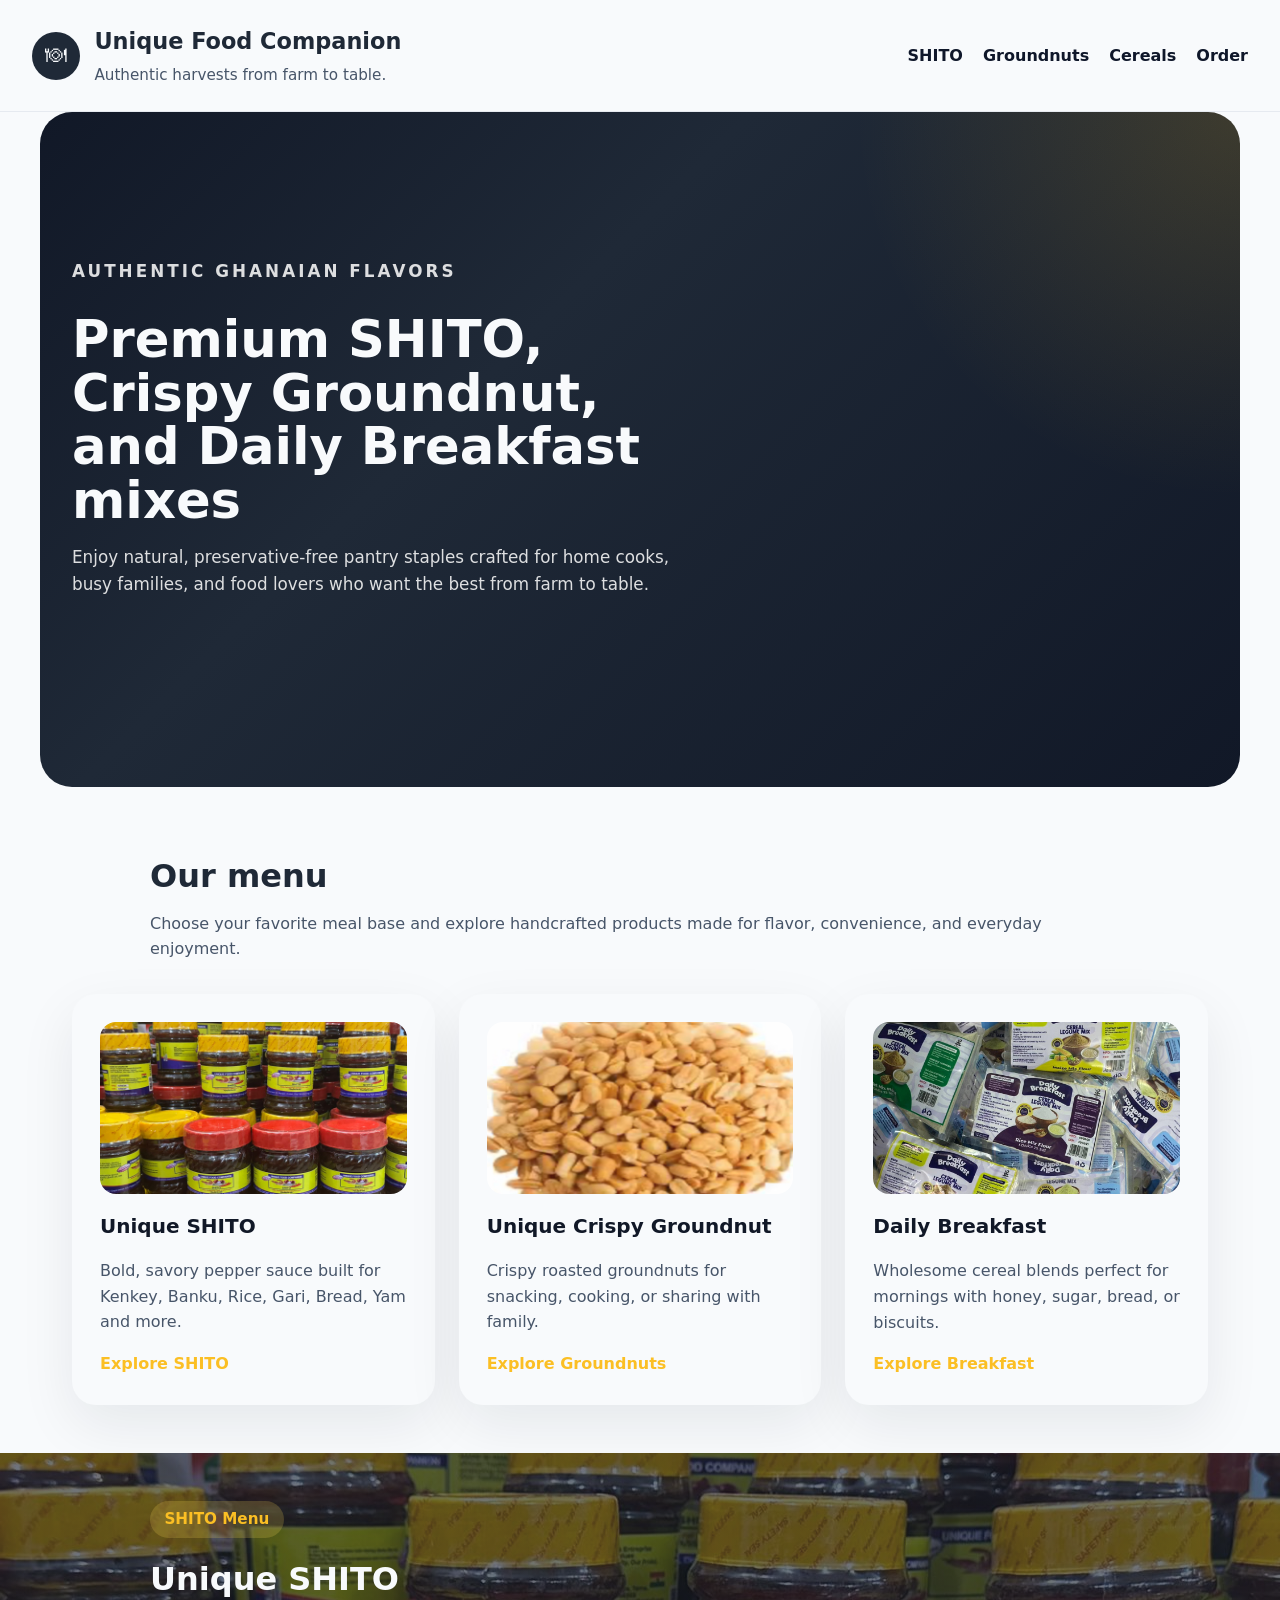
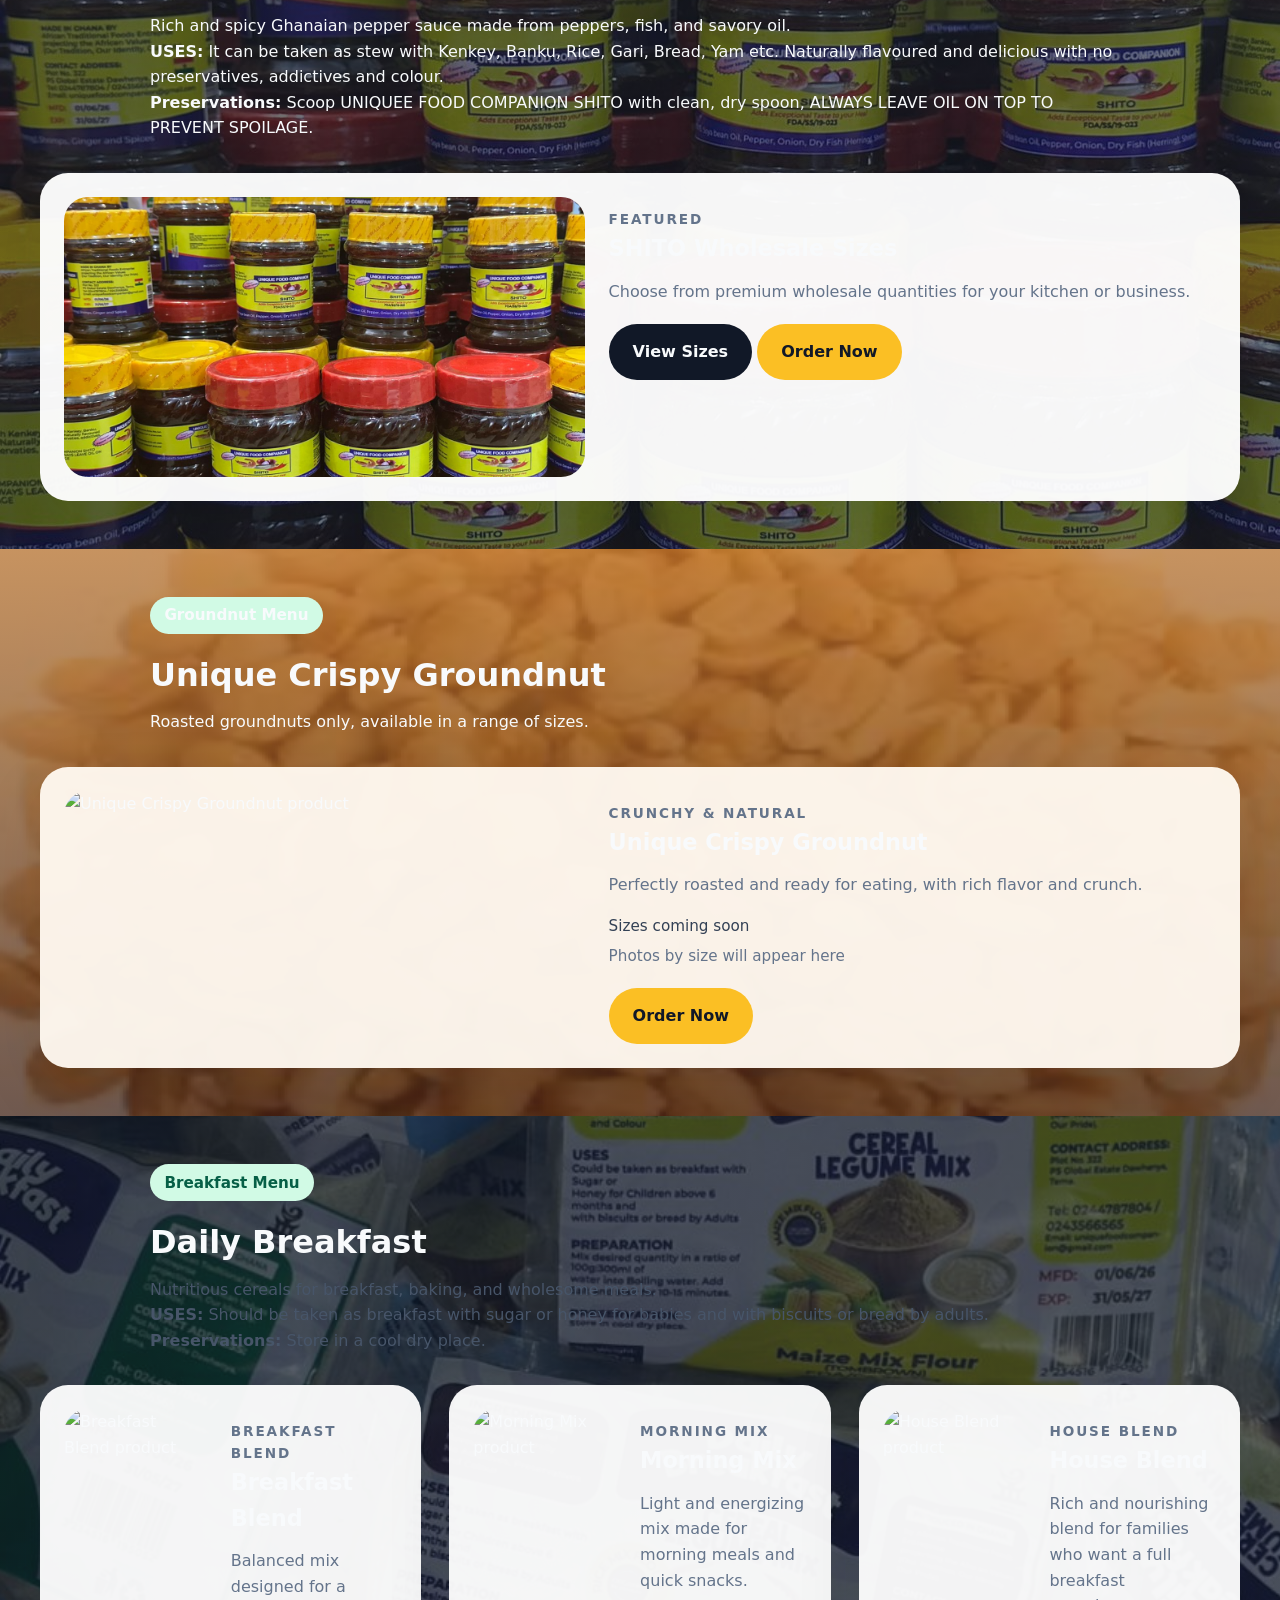
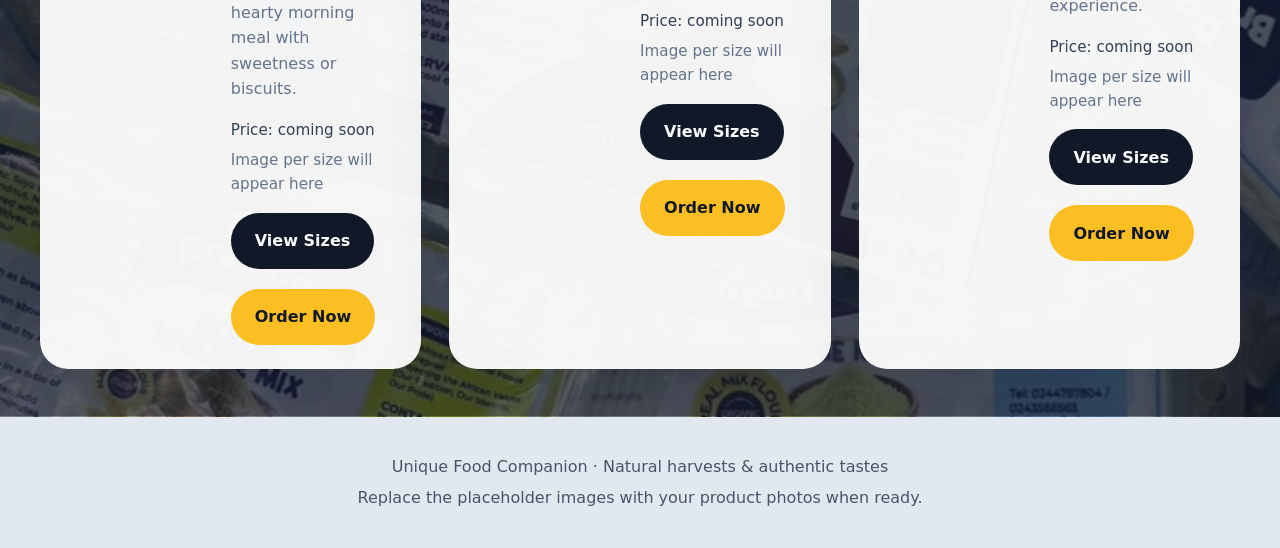
==== commit db7b17c8: "Implement category-aware order modal with filtered product lists" ====
--- a/index.html
+++ b/index.html
@@ -24,7 +24,7 @@
         <a href="#shito">SHITO</a>
         <a href="#groundnuts">Groundnuts</a>
         <a href="#cereals">Cereals</a>
-        <a href="#contact-order">Contact Us</a>
+        <a href="#" class="order-trigger" data-category="all">Order</a>
       </nav>
     </header>
 
@@ -80,7 +80,7 @@
               <h4>SHITO Wholesale Sizes</h4>
               <p>Choose from premium wholesale quantities for your kitchen or business.</p>
               <a class="size-link-btn" href="sizes.html#shito">View Sizes</a>
-              <a class="order-btn" href="#contact-order">Order Now</a>
+              <a class="order-btn order-trigger" href="#" data-category="shito" data-product="Unique SHITO">Order Now</a>
             </div>
           </article>
         </div>
@@ -103,7 +103,7 @@
                 <span class="product-price">Sizes coming soon</span>
                 <span class="product-image-note">Photos by size will appear here</span>
               </div>
-              <a class="order-btn" href="#contact-order">Order Now</a>
+              <a class="order-btn order-trigger" href="#" data-category="groundnuts" data-product="Unique Crispy Groundnut">Order Now</a>
             </div>
           </article>
         </div>
@@ -119,139 +119,94 @@
         </div>
         <div class="product-grid menu-grid">
           <article class="product-card menu-card">
-            <img src="https://via.placeholder.com/560x360?text=Rice+Mix" alt="Rice Mix product" />
+            <img src="https://via.placeholder.com/560x360?text=Breakfast+Blend" alt="Breakfast Blend product" />
             <div class="product-content">
               <p class="product-eyebrow">Breakfast Blend</p>
-              <h4>Rice Mix</h4>
-              <p>Balanced rice blend for hearty dishes and everyday meals.</p>
+              <h4>Breakfast Blend</h4>
+              <p>Balanced mix designed for a hearty morning meal with sweetness or biscuits.</p>
               <div class="product-meta">
                 <span class="product-price">Price: coming soon</span>
                 <span class="product-image-note">Image per size will appear here</span>
               </div>
-              <a class="size-link-btn" href="sizes.html#rice-mix">View Sizes</a>
-              <a class="order-btn" href="#contact-order">Order Now</a>
-            </div>
-          </article>
-          <article class="product-card menu-card">
-            <img src="https://via.placeholder.com/560x360?text=Maize+Mix" alt="Maize Mix product" />
+              <a class="size-link-btn" href="sizes.html#breakfast-blend">View Sizes</a>
+              <a class="order-btn order-trigger" href="#" data-category="breakfast" data-product="Breakfast Blend">Order Now</a>
+            </div>
+          </article>
+          <article class="product-card menu-card">
+            <img src="https://via.placeholder.com/560x360?text=Morning+Mix" alt="Morning Mix product" />
             <div class="product-content">
               <p class="product-eyebrow">Morning Mix</p>
-              <h4>Maize Mix</h4>
-              <p>Rich maize blend crafted for texture and natural flavor.</p>
+              <h4>Morning Mix</h4>
+              <p>Light and energizing mix made for morning meals and quick snacks.</p>
               <div class="product-meta">
                 <span class="product-price">Price: coming soon</span>
                 <span class="product-image-note">Image per size will appear here</span>
               </div>
-              <a class="size-link-btn" href="sizes.html#maize-mix">View Sizes</a>
-              <a class="order-btn" href="#contact-order">Order Now</a>
-            </div>
-          </article>
-          <article class="product-card menu-card">
-            <img src="https://via.placeholder.com/560x360?text=Cereal+Mix" alt="Cereal Mix product" />
+              <a class="size-link-btn" href="sizes.html#morning-mix">View Sizes</a>
+              <a class="order-btn order-trigger" href="#" data-category="breakfast" data-product="Morning Mix">Order Now</a>
+            </div>
+          </article>
+          <article class="product-card menu-card">
+            <img src="https://via.placeholder.com/560x360?text=House+Blend" alt="House Blend product" />
             <div class="product-content">
               <p class="product-eyebrow">House Blend</p>
-              <h4>Cereal Mix</h4>
-              <p>Wholesome cereal mix made for hearty breakfasts and snacks.</p>
+              <h4>House Blend</h4>
+              <p>Rich and nourishing blend for families who want a full breakfast experience.</p>
               <div class="product-meta">
                 <span class="product-price">Price: coming soon</span>
                 <span class="product-image-note">Image per size will appear here</span>
               </div>
-              <a class="size-link-btn" href="sizes.html#cereal-mix">View Sizes</a>
-              <a class="order-btn" href="#contact-order">Order Now</a>
-            </div>
-          </article>
-          <article class="product-card menu-card">
-            <img src="https://via.placeholder.com/560x360?text=Millet+Mix" alt="Millet Mix product" />
-            <div class="product-content">
-              <p class="product-eyebrow">Gluten-free Mix</p>
-              <h4>Millet Mix</h4>
-              <p>Gluten-free millet blend for nutritious meals and baking.</p>
-              <div class="product-meta">
-                <span class="product-price">Price: coming soon</span>
-                <span class="product-image-note">Image per size will appear here</span>
-              </div>
-              <a class="size-link-btn" href="sizes.html#millet-mix">View Sizes</a>
-              <a class="order-btn" href="#contact-order">Order Now</a>
-            </div>
-          </article>
-        </div>
-      </section>
-
-      <section id="contact-order" class="contact-section">
-        <div class="contact-container">
-          <div class="contact-content">
-            <h2>Get in Touch & Place Your Order</h2>
-            <p>Connect with us on social media, call directly, or fill out the form below to place your order.</p>
-            
-            <div class="contact-grid">
-              <div class="contact-block">
-                <h3>📱 Phone</h3>
-                <div class="phone-links">
-                  <p><a href="tel:+233244787804">📞 +233 24 478 7804</a></p>
-                  <a href="https://wa.me/233244787804" target="_blank" class="whatsapp-btn">
-                    <svg width="20" height="20" viewBox="0 0 24 24" fill="currentColor">
-                      <path d="M17.472 14.382c-.297-.149-1.758-.867-2.03-.967-.273-.099-.471-.148-.67.15-.197.297-.767.966-.94 1.164-.173.199-.347.223-.644.075-.297-.15-1.255-.463-2.39-1.475-.883-.788-1.48-1.761-1.653-2.059-.173-.297-.018-.458.13-.606.134-.133.298-.347.446-.52.149-.174.198-.298.298-.497.099-.198.05-.371-.025-.52-.075-.149-.669-1.612-.916-2.207-.242-.579-.487-.5-.67-.51-.173-.008-.371-.01-.57-.01-.198 0-.52.074-.792.372-.272.297-1.04 1.016-1.04 2.479 0 1.462 1.065 2.875 1.213 3.074.149.198 2.096 3.2 5.076 4.487.709.306 1.262.489 1.694.625.712.227 1.36.195 1.871.118.571-.085 1.758-.719 2.006-1.413.248-.694.248-1.289.173-1.413-.074-.124-.272-.198-.57-.347m-5.421-7.403h-.004a9.87 9.87 0 00-9.746 9.798c0 2.734.75 5.404 2.177 7.667L2.985 23.43l8.41-2.205c2.203 1.202 4.674 1.834 7.257 1.834 5.441 0 9.886-4.418 9.886-9.879 0-2.636-.772-5.123-2.237-7.267-1.464-2.145-3.533-3.911-5.649-4.82-2.115-.91-4.505-1.338-6.992-1.338z"/>
-                    </svg>
-                    WhatsApp
-                  </a>
-                </div>
-                <div class="phone-links">
-                  <p><a href="tel:+233243566565">📞 +233 24 356 6565</a></p>
-                  <a href="https://wa.me/233243566565" target="_blank" class="whatsapp-btn">
-                    <svg width="20" height="20" viewBox="0 0 24 24" fill="currentColor">
-                      <path d="M17.472 14.382c-.297-.149-1.758-.867-2.03-.967-.273-.099-.471-.148-.67.15-.197.297-.767.966-.94 1.164-.173.199-.347.223-.644.075-.297-.15-1.255-.463-2.39-1.475-.883-.788-1.48-1.761-1.653-2.059-.173-.297-.018-.458.13-.606.134-.133.298-.347.446-.52.149-.174.198-.298.298-.497.099-.198.05-.371-.025-.52-.075-.149-.669-1.612-.916-2.207-.242-.579-.487-.5-.67-.51-.173-.008-.371-.01-.57-.01-.198 0-.52.074-.792.372-.272.297-1.04 1.016-1.04 2.479 0 1.462 1.065 2.875 1.213 3.074.149.198 2.096 3.2 5.076 4.487.709.306 1.262.489 1.694.625.712.227 1.36.195 1.871.118.571-.085 1.758-.719 2.006-1.413.248-.694.248-1.289.173-1.413-.074-.124-.272-.198-.57-.347m-5.421-7.403h-.004a9.87 9.87 0 00-9.746 9.798c0 2.734.75 5.404 2.177 7.667L2.985 23.43l8.41-2.205c2.203 1.202 4.674 1.834 7.257 1.834 5.441 0 9.886-4.418 9.886-9.879 0-2.636-.772-5.123-2.237-7.267-1.464-2.145-3.533-3.911-5.649-4.82-2.115-.91-4.505-1.338-6.992-1.338z"/>
-                    </svg>
-                    WhatsApp
-                  </a>
-                </div>
-              </div>
-              <div class="contact-block">
-                <h3>🏠 Contact Address</h3>
-                <p>Plot No. 322</p>
-                <p>PS Global Estate Dawhenya, Tema</p>
-              </div>
-              <div class="contact-block">
-                <h3>✉️ Email</h3>
-                <p><a href="mailto:uniquefoodcompanion@gmail.com">uniquefoodcompanion@gmail.com</a></p>
-              </div>
-              <div class="contact-block">
-                <h3>📸 Instagram</h3>
-                <p><a href="https://instagram.com/uniquefoodcompanion" target="_blank">@uniquefoodcompanion</a></p>
-              </div>
-              <div class="contact-block">
-                <h3>🎵 TikTok</h3>
-                <p><a href="https://tiktok.com/@uniquefoodcompanion" target="_blank">@uniquefoodcompanion</a></p>
-              </div>
-            </div>
-
-            <form class="order-form">
-              <div class="form-group">
-                <label for="name">Full Name</label>
-                <input type="text" id="name" name="name" required />
-              </div>
-              <div class="form-group">
-                <label for="phone">Phone Number</label>
-                <input type="tel" id="phone" name="phone" required />
-              </div>
-              <div class="form-group">
-                <label for="product">Product Interested In</label>
-                <select id="product" name="product" required>
-                  <option value="">-- Select Product --</option>
-                  <option value="shito">Unique SHITO</option>
-                  <option value="groundnuts">Unique Groundnuts</option>
-                  <option value="cereals">Daily Breakfast</option>
-                </select>
-              </div>
-              <div class="form-group">
-                <label for="message">Order Details / Message</label>
-                <textarea id="message" name="message" rows="4"></textarea>
-              </div>
-              <button type="submit" class="submit-btn">Place Order</button>
-            </form>
-          </div>
-        </div>
-      </section>
+              <a class="size-link-btn" href="sizes.html#house-blend">View Sizes</a>
+              <a class="order-btn order-trigger" href="#" data-category="breakfast" data-product="House Blend">Order Now</a>
+            </div>
+          </article>
+        </div>
+      </section>
+
     </main>
+
+    <div class="order-modal-overlay" id="orderModalOverlay" aria-hidden="true">
+      <div class="order-modal" role="dialog" aria-modal="true" aria-labelledby="orderModalTitle">
+        <button type="button" class="order-modal-close" id="orderModalClose" aria-label="Close order form">×</button>
+        <div class="order-modal-header">
+          <span class="section-tag">Quick Order</span>
+          <h2 id="orderModalTitle">Send your order to WhatsApp</h2>
+          <p class="modal-subtitle">Enter your details and continue directly to WhatsApp with a ready-made message.</p>
+        </div>
+        <form class="order-form" id="modalOrderForm">
+          <div class="order-summary">
+            <p><strong>You are ordering:</strong> <span id="modalProductName">Unique SHITO</span></p>
+          </div>
+          <div class="form-group">
+            <label for="modalProduct">Product</label>
+            <select id="modalProduct" name="product" required>
+              <option value="">-- Select product --</option>
+            </select>
+          </div>
+          <div class="form-group">
+            <label for="modalQuantity">Quantity</label>
+            <input type="number" id="modalQuantity" name="quantity" min="1" value="1" required />
+          </div>
+          <div class="form-group">
+            <label for="modalName">Full Name</label>
+            <input type="text" id="modalName" name="name" required />
+          </div>
+          <div class="form-group">
+            <label for="modalPhone">Phone Number</label>
+            <input type="tel" id="modalPhone" name="phone" required />
+          </div>
+          <div class="form-group">
+            <label for="modalAddress">Delivery Location / Address</label>
+            <input type="text" id="modalAddress" name="address" required />
+          </div>
+          <div class="form-group">
+            <label for="modalNotes">Additional Notes</label>
+            <textarea id="modalNotes" name="notes" rows="4" placeholder="Optional notes, delivery preferences, etc."></textarea>
+          </div>
+          <button type="submit" class="submit-btn">Send to WhatsApp</button>
+        </form>
+      </div>
+    </div>
 
     <footer class="site-footer">
       <p>Unique Food Companion · Natural harvests &amp; authentic tastes</p>
@@ -328,4 +283,101 @@
       document.querySelectorAll('a[href^="#"]').forEach(a => a.addEventListener('click', handleAnchorClick));
     })();
   </script>
+  <script>
+    (function() {
+      const orderButtons = document.querySelectorAll('.order-trigger');
+      const overlay = document.getElementById('orderModalOverlay');
+      const closeBtn = document.getElementById('orderModalClose');
+      const modalProductName = document.getElementById('modalProductName');
+      const modalProduct = document.getElementById('modalProduct');
+      const quantityInput = document.getElementById('modalQuantity');
+      const nameInput = document.getElementById('modalName');
+      const phoneInput = document.getElementById('modalPhone');
+      const addressInput = document.getElementById('modalAddress');
+      const notesInput = document.getElementById('modalNotes');
+      const form = document.getElementById('modalOrderForm');
+
+      const productGroups = {
+        all: [
+          'Unique SHITO',
+          'Unique Crispy Groundnut',
+          'Breakfast Blend',
+          'Morning Mix',
+          'House Blend',
+        ],
+        shito: ['Unique SHITO'],
+        groundnuts: ['Unique Crispy Groundnut'],
+        breakfast: ['Breakfast Blend', 'Morning Mix', 'House Blend'],
+      };
+
+      const fillProductOptions = (category, selectedProduct) => {
+        const optionList = productGroups[category] || productGroups.all;
+        modalProduct.innerHTML = '<option value="">-- Select product --</option>';
+        optionList.forEach((productName) => {
+          const option = document.createElement('option');
+          option.value = productName;
+          option.textContent = productName;
+          modalProduct.appendChild(option);
+        });
+
+        if (selectedProduct && optionList.includes(selectedProduct)) {
+          modalProduct.value = selectedProduct;
+        } else if (optionList.length === 1) {
+          modalProduct.value = optionList[0];
+        } else {
+          modalProduct.value = '';
+        }
+      };
+
+      const updateProductSummary = () => {
+        modalProductName.textContent = modalProduct.value || 'Choose a product';
+      };
+
+      const openModal = (category, product) => {
+        fillProductOptions(category, product);
+        updateProductSummary();
+        overlay.classList.add('open');
+        overlay.setAttribute('aria-hidden', 'false');
+        nameInput.focus();
+      };
+
+      const closeModal = () => {
+        overlay.classList.remove('open');
+        overlay.setAttribute('aria-hidden', 'true');
+      };
+
+      orderButtons.forEach(button => {
+        button.addEventListener('click', (event) => {
+          event.preventDefault();
+          const category = button.dataset.category || 'all';
+          const product = button.dataset.product || '';
+          openModal(category, product);
+        });
+      });
+
+      closeBtn.addEventListener('click', closeModal);
+      overlay.addEventListener('click', (event) => {
+        if (event.target === overlay) {
+          closeModal();
+        }
+      });
+
+      modalProduct.addEventListener('change', updateProductSummary);
+
+      form.addEventListener('submit', (event) => {
+        event.preventDefault();
+        const product = modalProduct.value.trim();
+        const quantity = quantityInput.value.trim();
+        const name = nameInput.value.trim();
+        const phone = phoneInput.value.trim();
+        const address = addressInput.value.trim();
+        const notes = notesInput.value.trim() || 'None';
+
+        const whatsappMessage = `Hello, I would like to order:\n\nProduct: ${product}\nQuantity: ${quantity}\n\nCustomer Details:\nName: ${name}\nPhone: ${phone}\nDelivery Address: ${address}\n\nAdditional Notes:\n${notes}`;
+        const encoded = encodeURIComponent(whatsappMessage);
+        const phoneNumber = '233244787804';
+        window.location.href = `https://wa.me/${phoneNumber}?text=${encoded}`;
+      });
+    })();
+  </script>
 </html>
--- a/styles.css
+++ b/styles.css
@@ -758,6 +758,96 @@
 .submit-btn:active {
   transform: scale(0.98);
 }
+
+.order-modal-overlay {
+  position: fixed;
+  inset: 0;
+  background: rgba(15, 23, 42, 0.72);
+  display: none;
+  align-items: center;
+  justify-content: center;
+  padding: 1.5rem;
+  z-index: 1000;
+}
+
+.order-modal-overlay.open {
+  display: flex;
+}
+
+.order-modal {
+  width: min(100%, 560px);
+  max-height: calc(100vh - 3rem);
+  overflow: auto;
+  background: #f8fafc;
+  border-radius: 1.75rem;
+  padding: 2rem;
+  box-shadow: 0 30px 90px rgba(15, 23, 42, 0.24);
+  position: relative;
+}
+
+.order-modal-header {
+  margin-bottom: 1.5rem;
+}
+
+.order-modal-header h2 {
+  margin: 0.55rem 0 0;
+  font-size: clamp(1.75rem, 2.3vw, 2.4rem);
+  color: #111827;
+}
+
+.modal-subtitle {
+  margin: 0.65rem 0 0;
+  color: #475569;
+  line-height: 1.7;
+}
+
+.order-modal-close {
+  position: absolute;
+  top: 1rem;
+  right: 1rem;
+  border: none;
+  background: transparent;
+  color: #475569;
+  font-size: 1.65rem;
+  cursor: pointer;
+}
+
+.order-modal-close:hover {
+  color: #111827;
+}
+
+.order-summary {
+  margin-bottom: 1.5rem;
+  padding: 1rem 1.15rem;
+  background: #eef2ff;
+  color: #0f172a;
+  border-radius: 1rem;
+  border: 1px solid #dbeafe;
+}
+
+.order-modal .form-group label {
+  color: #0f172a;
+}
+
+.order-modal .form-group input,
+.order-modal .form-group select,
+.order-modal .form-group textarea {
+  background: #ffffff;
+  border: 1px solid #cbd5e1;
+  color: #0f172a;
+}
+
+.order-modal .submit-btn {
+  width: 100%;
+}
+
+@media (max-width: 640px) {
+  .order-modal {
+    max-height: calc(100vh - 2rem);
+    padding: 1.25rem;
+  }
+}
+
 
 @media (max-width: 720px) {
   .contact-section {
